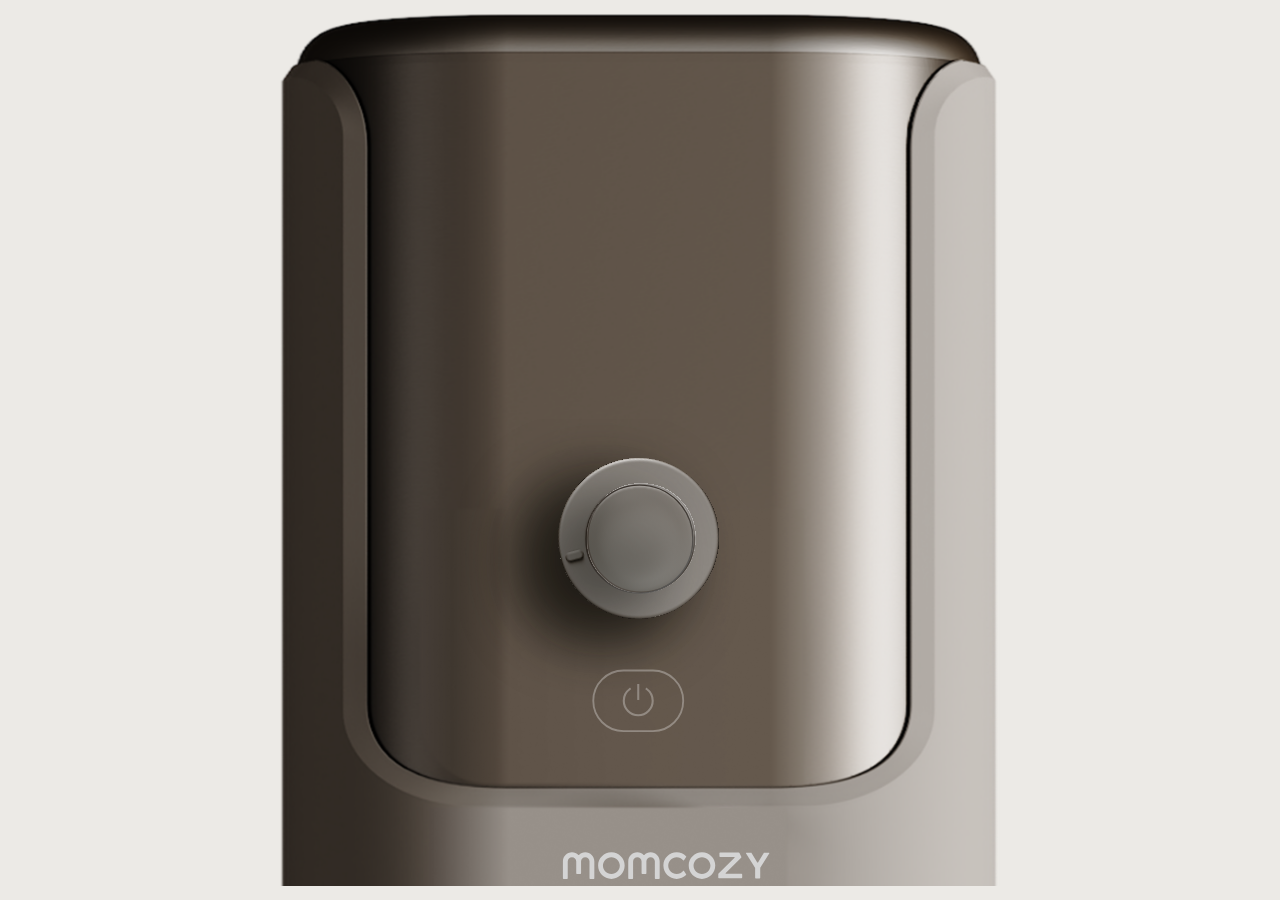
==== panel.html @ 2c94d5cb "Add isolated GitHub Pages access trial" ====
<!doctype html><html lang="zh-CN"><meta charset="utf-8"><meta name="viewport" content="width=device-width,initial-scale=1"><title>IM01 冰淇淋机交互 Demo</title><style>
*{box-sizing:border-box}body{margin:0;background:#eceae6;font:14px system-ui,sans-serif;color:#29312f}main{height:100dvh;display:flex;align-items:center;justify-content:center;padding:14px}.device{height:100%;aspect-ratio:1567/1900;max-width:100%;position:relative}svg{width:100%;height:100%;display:block;touch-action:none}.lamp{opacity:0;transition:opacity .15s}.lamp.on{opacity:1}.lamp.dim{opacity:.3}.lamp.blink{animation:blink 1s steps(1) infinite;opacity:1}@keyframes blink{50%{opacity:.22}}.hot{fill:transparent;stroke:none;cursor:pointer;pointer-events:all}.hot:focus{outline:none;stroke:#e6d6b5;stroke-width:3;stroke-dasharray:6 6}.hot:focus:not(:focus-visible){stroke:none}.tools-button{position:fixed;right:22px;bottom:20px;border:1px solid #ccc5ba;border-radius:30px;padding:10px 17px;background:#fffc;color:#565b56;cursor:pointer}aside{display:none;position:fixed;right:20px;top:20px;width:310px;max-height:85vh;overflow:auto;background:#fffef9f5;border:1px solid #dad4c9;padding:22px;border-radius:16px;box-shadow:0 10px 45px #0002}aside.open{display:block}aside h2{font-size:17px;margin:0 0 16px}aside label{display:flex;justify-content:space-between;gap:10px;margin:14px 0}aside input,aside select{accent-color:#546852}aside p{font-size:12px;line-height:1.7;color:#74796f}aside button{border:1px solid #d1d7ca;background:#edf1e8;border-radius:7px;padding:8px 12px;cursor:pointer}output{display:block;background:#f0f1eb;border-radius:8px;padding:10px;line-height:1.7;font-size:12px}#history{white-space:pre-line;max-height:150px;overflow:auto;font-size:11px;color:#72796d}.pending{color:#8c6028}#wait-label{fill:white;font:600 23px Arial,sans-serif;pointer-events:none}
#toast{position:fixed;top:18px;left:50%;transform:translateX(-50%);max-width:min(90vw,540px);padding:12px 20px;border-radius:12px;background:#342b23ee;color:white;box-shadow:0 8px 25px #0002;z-index:10;line-height:1.6;pointer-events:none}#toast[hidden]{display:none}</style><div id="toast" role="status" aria-live="polite" hidden></div><main><div class="device"><svg xmlns="http://www.w3.org/2000/svg" xmlns:xlink="http://www.w3.org/1999/xlink" viewBox="0 0 1567 1900" fill="none" id="panel">
<rect width="1567" height="3641" fill="url(#pattern0_74_1649)" />
<path fill-rule="evenodd" clip-rule="evenodd" d="M722.065 1826.7C738.035 1826.7 750.982 1839.65 750.982 1855.62C750.982 1871.59 738.035 1884.53 722.065 1884.53C706.095 1884.53 693.148 1871.59 693.148 1855.62C693.148 1839.65 706.095 1826.7 722.065 1826.7ZM722.065 1837.23C711.912 1837.23 703.682 1845.46 703.682 1855.62C703.682 1865.77 711.912 1874 722.065 1874C732.218 1874 740.449 1865.77 740.449 1855.62C740.449 1845.46 732.218 1837.23 722.065 1837.23Z" fill="#D4D4D4" />
<path d="M864.306 1826.7C872.298 1826.7 879.533 1829.94 884.767 1835.18C885.192 1835.61 885.252 1836.27 884.931 1836.78L880.623 1843.61C880.113 1844.42 878.933 1844.44 878.314 1843.71C874.942 1839.75 869.917 1837.23 864.306 1837.23C854.153 1837.23 845.923 1845.46 845.923 1855.62C845.923 1865.77 854.153 1874 864.306 1874C869.905 1874 874.921 1871.5 878.293 1867.55C878.915 1866.82 880.095 1866.84 880.604 1867.66L884.893 1874.5C885.212 1875.01 885.151 1875.67 884.725 1876.09C879.495 1881.31 872.277 1884.53 864.306 1884.53C848.336 1884.53 835.389 1871.59 835.389 1855.62C835.389 1839.65 848.336 1826.7 864.306 1826.7Z" fill="#D4D4D4" />
<path fill-rule="evenodd" clip-rule="evenodd" d="M919.464 1826.7C935.434 1826.7 948.382 1839.65 948.382 1855.62C948.382 1871.59 935.435 1884.53 919.464 1884.53C903.494 1884.53 890.548 1871.59 890.548 1855.62C890.548 1839.65 903.494 1826.7 919.464 1826.7ZM919.464 1837.23C909.311 1837.23 901.081 1845.46 901.081 1855.62C901.081 1865.77 909.311 1874 919.464 1874C929.617 1874 937.848 1865.77 937.848 1855.62C937.848 1845.46 929.617 1837.23 919.464 1837.23Z" fill="#D4D4D4" />
<path d="M665.183 1826.63C676.075 1826.63 684.905 1835.46 684.905 1846.35V1883.08C684.905 1883.88 684.262 1884.52 683.469 1884.52H675.808C675.015 1884.52 674.372 1883.88 674.371 1883.08V1846.35C674.371 1841.28 670.258 1837.17 665.183 1837.17C660.109 1837.17 655.995 1841.28 655.995 1846.35V1872.44C655.995 1873.24 655.352 1873.88 654.559 1873.88H646.898C646.105 1873.88 645.462 1873.24 645.462 1872.44V1846.41C645.462 1841.31 641.323 1837.17 636.218 1837.17C631.112 1837.17 626.973 1841.31 626.973 1846.41V1883.08C626.973 1883.88 626.33 1884.52 625.537 1884.52H617.876C617.083 1884.52 616.44 1883.88 616.439 1883.08V1846.41C616.439 1835.49 625.295 1826.63 636.218 1826.63C641.572 1826.63 646.43 1828.76 649.991 1832.22C650.391 1832.61 651.034 1832.6 651.434 1832.22C654.986 1828.76 659.836 1826.63 665.183 1826.63Z" fill="#D4D4D4" />
<path d="M807.577 1826.63C818.469 1826.63 827.299 1835.46 827.299 1846.35V1883.08C827.298 1883.88 826.655 1884.52 825.862 1884.52H818.201C817.408 1884.52 816.765 1883.88 816.765 1883.08V1846.35C816.765 1841.28 812.651 1837.17 807.577 1837.17C802.503 1837.17 798.389 1841.28 798.389 1846.35V1872.44C798.389 1873.24 797.746 1873.88 796.953 1873.88H789.292C788.499 1873.88 787.855 1873.24 787.855 1872.44V1846.41C787.855 1841.31 783.717 1837.17 778.611 1837.17C773.506 1837.17 769.367 1841.31 769.367 1846.41V1883.08C769.366 1883.88 768.723 1884.52 767.93 1884.52H760.269C759.476 1884.52 758.833 1883.88 758.833 1883.08V1846.41C758.833 1835.49 767.688 1826.63 778.611 1826.63C783.966 1826.63 788.823 1828.76 792.384 1832.22C792.784 1832.61 793.428 1832.6 793.828 1832.22C797.38 1828.76 802.23 1826.63 807.577 1826.63Z" fill="#D4D4D4" />
<path d="M1026.31 1827.34C1026.63 1827.34 1026.94 1827.52 1027.1 1827.8L1039.98 1848.56C1040.34 1849.17 1041.21 1849.17 1041.57 1848.56L1054.45 1827.8C1054.61 1827.52 1054.92 1827.34 1055.24 1827.34H1065.51C1066.24 1827.34 1066.68 1828.15 1066.3 1828.76L1046.46 1860.42C1046.43 1860.47 1046.4 1860.53 1046.39 1860.58V1881.96C1046.39 1882.8 1045.7 1883.49 1044.86 1883.49H1036.81C1035.97 1883.49 1035.28 1882.8 1035.28 1881.96L1035.28 1860.92C1035.28 1860.74 1035.19 1860.58 1035.09 1860.42L1015.25 1828.76C1014.87 1828.15 1015.31 1827.34 1016.04 1827.34H1026.31Z" fill="#D4D4D4" />
<path d="M999.393 1827.12C1000.15 1827.12 1000.85 1827.55 1001.19 1828.23L1005.17 1836.22C1005.55 1836.99 1005.4 1837.92 1004.78 1838.53L971.238 1871.83C970.603 1872.46 971.05 1873.54 971.945 1873.54H1005.58C1006.41 1873.54 1007.09 1874.22 1007.09 1875.05V1881.76C1007.09 1882.59 1006.41 1883.26 1005.58 1883.26H956.432C955.597 1883.26 954.922 1882.58 954.928 1881.74L954.991 1874.45C954.996 1873.92 955.208 1873.42 955.583 1873.04L990.341 1838.55C990.976 1837.92 990.53 1836.84 989.635 1836.84H959C958.17 1836.84 957.496 1836.16 957.496 1835.33V1828.62C957.496 1827.79 958.17 1827.12 959 1827.12L999.393 1827.12Z" fill="#D4D4D4" />
<g id="qty0" class="lamp"><path d="M453.124 648.787C451.94 648.787 450.78 648.619 449.644 648.283C448.524 647.931 447.58 647.451 446.812 646.843L448.132 644.419C448.74 644.915 449.476 645.315 450.34 645.619C451.22 645.923 452.132 646.075 453.076 646.075C454.18 646.075 455.044 645.843 455.668 645.379C456.308 644.915 456.628 644.291 456.628 643.507C456.628 642.979 456.492 642.515 456.22 642.115C455.964 641.715 455.5 641.411 454.828 641.203C454.172 640.995 453.268 640.891 452.116 640.891H448.06L448.924 631.747H458.788V634.363H450.076L451.708 632.875L451.06 639.715L449.428 638.251H452.812C454.476 638.251 455.812 638.475 456.82 638.923C457.844 639.355 458.588 639.963 459.052 640.747C459.532 641.515 459.772 642.395 459.772 643.387C459.772 644.363 459.532 645.259 459.052 646.075C458.572 646.891 457.836 647.547 456.844 648.043C455.868 648.539 454.628 648.787 453.124 648.787ZM468.58 648.787C467.252 648.787 466.052 648.451 464.98 647.779C463.924 647.107 463.092 646.131 462.484 644.851C461.876 643.555 461.572 641.987 461.572 640.147C461.572 638.307 461.876 636.747 462.484 635.467C463.092 634.171 463.924 633.187 464.98 632.515C466.052 631.843 467.252 631.507 468.58 631.507C469.924 631.507 471.124 631.843 472.18 632.515C473.236 633.187 474.068 634.171 474.676 635.467C475.3 636.747 475.612 638.307 475.612 640.147C475.612 641.987 475.3 643.555 474.676 644.851C474.068 646.131 473.236 647.107 472.18 647.779C471.124 648.451 469.924 648.787 468.58 648.787ZM468.58 646.075C469.364 646.075 470.044 645.867 470.62 645.451C471.196 645.019 471.644 644.363 471.964 643.483C472.3 642.603 472.468 641.491 472.468 640.147C472.468 638.787 472.3 637.675 471.964 636.811C471.644 635.931 471.196 635.283 470.62 634.867C470.044 634.435 469.364 634.219 468.58 634.219C467.828 634.219 467.156 634.435 466.564 634.867C465.988 635.283 465.532 635.931 465.196 636.811C464.876 637.675 464.716 638.787 464.716 640.147C464.716 641.491 464.876 642.603 465.196 643.483C465.532 644.363 465.988 645.019 466.564 645.451C467.156 645.867 467.828 646.075 468.58 646.075ZM478.92 648.547V631.747H481.488L488.832 644.011H487.488L494.712 631.747H497.28L497.304 648.547H494.352L494.328 636.379H494.952L488.808 646.627H487.416L481.176 636.379H481.896V648.547H478.92ZM501.842 648.547V631.747H504.962V645.907H513.746V648.547H501.842Z" fill="white" />
<path d="M470.376 601.625L469.219 600.695L467.307 603.047L468.465 603.977L469.42 602.801L470.376 601.625ZM490.685 604.575L491.843 605.504L493.754 603.153L492.596 602.223L491.641 603.399L490.685 604.575ZM469.42 602.801L468.465 603.977C471.339 606.284 475.53 606.528 481.024 604.505L480.531 603.1L480.038 601.695C475.015 603.544 472.092 603.003 470.376 601.625L469.42 602.801ZM480.531 603.1L481.024 604.505C486.047 602.655 488.969 603.197 490.685 604.575L491.641 603.399L492.596 602.223C489.723 599.916 485.531 599.672 480.038 601.695L480.531 603.1Z" fill="white" />
<path d="M497.913 574.557L497.914 608.859C497.914 610.891 496.266 612.539 494.234 612.539H482.937H471.437H466.47C464.437 612.539 462.79 610.891 462.79 608.859L462.789 574.557" stroke="white" stroke-width="3" />
<rect x="416" y="547.547" width="129" height="129" rx="64.5" stroke="white" stroke-width="3" />
</g><g id="qty1" class="lamp"><g>
<path d="M644.744 648.547V632.947L646.112 634.363H641.192V631.747H647.864V648.547H644.744ZM658.205 648.787C656.877 648.787 655.677 648.451 654.605 647.779C653.549 647.107 652.717 646.131 652.109 644.851C651.501 643.555 651.197 641.987 651.197 640.147C651.197 638.307 651.501 636.747 652.109 635.467C652.717 634.171 653.549 633.187 654.605 632.515C655.677 631.843 656.877 631.507 658.205 631.507C659.549 631.507 660.749 631.843 661.805 632.515C662.861 633.187 663.693 634.171 664.301 635.467C664.925 636.747 665.237 638.307 665.237 640.147C665.237 641.987 664.925 643.555 664.301 644.851C663.693 646.131 662.861 647.107 661.805 647.779C660.749 648.451 659.549 648.787 658.205 648.787ZM658.205 646.075C658.989 646.075 659.669 645.867 660.245 645.451C660.821 645.019 661.269 644.363 661.589 643.483C661.925 642.603 662.093 641.491 662.093 640.147C662.093 638.787 661.925 637.675 661.589 636.811C661.269 635.931 660.821 635.283 660.245 634.867C659.669 634.435 658.989 634.219 658.205 634.219C657.453 634.219 656.781 634.435 656.189 634.867C655.613 635.283 655.157 635.931 654.821 636.811C654.501 637.675 654.341 638.787 654.341 640.147C654.341 641.491 654.501 642.603 654.821 643.483C655.157 644.363 655.613 645.019 656.189 645.451C656.781 645.867 657.453 646.075 658.205 646.075ZM674.353 648.787C673.025 648.787 671.825 648.451 670.753 647.779C669.697 647.107 668.865 646.131 668.257 644.851C667.649 643.555 667.345 641.987 667.345 640.147C667.345 638.307 667.649 636.747 668.257 635.467C668.865 634.171 669.697 633.187 670.753 632.515C671.825 631.843 673.025 631.507 674.353 631.507C675.697 631.507 676.897 631.843 677.953 632.515C679.009 633.187 679.841 634.171 680.449 635.467C681.073 636.747 681.385 638.307 681.385 640.147C681.385 641.987 681.073 643.555 680.449 644.851C679.841 646.131 679.009 647.107 677.953 647.779C676.897 648.451 675.697 648.787 674.353 648.787ZM674.353 646.075C675.137 646.075 675.817 645.867 676.393 645.451C676.969 645.019 677.417 644.363 677.737 643.483C678.073 642.603 678.241 641.491 678.241 640.147C678.241 638.787 678.073 637.675 677.737 636.811C677.417 635.931 676.969 635.283 676.393 634.867C675.817 634.435 675.137 634.219 674.353 634.219C673.601 634.219 672.929 634.435 672.337 634.867C671.761 635.283 671.305 635.931 670.969 636.811C670.649 637.675 670.489 638.787 670.489 640.147C670.489 641.491 670.649 642.603 670.969 643.483C671.305 644.363 671.761 645.019 672.337 645.451C672.929 645.867 673.601 646.075 674.353 646.075ZM684.694 648.547V631.747H687.262L694.606 644.011H693.262L700.486 631.747H703.054L703.078 648.547H700.126L700.102 636.379H700.726L694.582 646.627H693.19L686.95 636.379H687.67V648.547H684.694ZM707.615 648.547V631.747H710.735V645.907H719.519V648.547H707.615Z" fill="white" />
<path d="M670.525 593.289L669.367 592.36L667.455 594.711L668.613 595.641L669.569 594.465L670.525 593.289ZM690.833 596.239L691.991 597.168L693.902 594.817L692.745 593.887L691.789 595.063L690.833 596.239ZM669.569 594.465L668.613 595.641C671.487 597.948 675.678 598.192 681.172 596.169L680.679 594.764L680.186 593.359C675.163 595.209 672.241 594.667 670.525 593.289L669.569 594.465ZM680.679 594.764L681.172 596.169C686.195 594.319 689.117 594.861 690.833 596.239L691.789 595.063L692.745 593.887C689.871 591.58 685.68 591.336 680.186 593.359L680.679 594.764Z" fill="white" />
<path d="M670.525 601.625L669.367 600.695L667.455 603.047L668.613 603.977L669.569 602.801L670.525 601.625ZM690.833 604.575L691.991 605.504L693.902 603.153L692.745 602.223L691.789 603.399L690.833 604.575ZM669.569 602.801L668.613 603.977C671.487 606.284 675.678 606.528 681.172 604.505L680.679 603.1L680.186 601.695C675.163 603.544 672.241 603.003 670.525 601.625L669.569 602.801ZM680.679 603.1L681.172 604.505C686.195 602.655 689.117 603.197 690.833 604.575L691.789 603.399L692.745 602.223C689.871 599.916 685.68 599.672 680.186 601.695L680.679 603.1Z" fill="white" />
<path d="M698.062 574.557L698.062 608.859C698.063 610.891 696.415 612.539 694.382 612.539H683.086H671.586H666.618C664.586 612.539 662.938 610.891 662.938 608.859L662.938 574.557" stroke="white" stroke-width="3" />
<rect x="616" y="547.547" width="129" height="129" rx="64.5" stroke="white" stroke-width="3" />
</g>
</g><g id="qty2" class="lamp"><g>
<path d="M860.564 648.547V631.747H863.684V648.547H860.564ZM848.756 648.547V631.747H851.876V648.547H848.756ZM851.612 641.347V638.683H860.804V641.347H851.612ZM865.81 648.547L873.37 631.747H876.442L884.026 648.547H880.762L874.258 633.403H875.506L869.026 648.547H865.81ZM869.29 644.659L870.13 642.211H879.202L880.042 644.659H869.29ZM886.162 648.547V631.747H889.282V645.907H898.066V648.547H886.162ZM900.529 648.547V631.747H912.793V634.363H903.649V648.547H900.529ZM903.385 642.115V639.475H911.761V642.115H903.385Z" fill="white" />
<path d="M870.525 584.955L869.367 584.026L867.455 586.377L868.613 587.307L869.569 586.131L870.525 584.955ZM890.833 587.905L891.991 588.834L893.902 586.483L892.745 585.553L891.789 586.729L890.833 587.905ZM869.569 586.131L868.613 587.307C871.487 589.614 875.678 589.858 881.172 587.835L880.679 586.43L880.186 585.025C875.163 586.875 872.241 586.333 870.525 584.955L869.569 586.131ZM880.679 586.43L881.172 587.835C886.195 585.985 889.117 586.527 890.833 587.905L891.789 586.729L892.745 585.553C889.871 583.246 885.68 583.002 880.186 585.025L880.679 586.43Z" fill="white" />
<path d="M870.525 593.289L869.367 592.36L867.455 594.711L868.613 595.641L869.569 594.465L870.525 593.289ZM890.833 596.239L891.991 597.168L893.902 594.817L892.745 593.887L891.789 595.063L890.833 596.239ZM869.569 594.465L868.613 595.641C871.487 597.948 875.678 598.192 881.172 596.169L880.679 594.764L880.186 593.359C875.163 595.209 872.241 594.667 870.525 593.289L869.569 594.465ZM880.679 594.764L881.172 596.169C886.195 594.319 889.117 594.861 890.833 596.239L891.789 595.063L892.745 593.887C889.871 591.58 885.68 591.336 880.186 593.359L880.679 594.764Z" fill="white" />
<path d="M870.525 601.625L869.367 600.695L867.455 603.047L868.613 603.977L869.569 602.801L870.525 601.625ZM890.833 604.575L891.991 605.504L893.902 603.153L892.745 602.223L891.789 603.399L890.833 604.575ZM869.569 602.801L868.613 603.977C871.487 606.284 875.678 606.528 881.172 604.505L880.679 603.1L880.186 601.695C875.163 603.544 872.241 603.003 870.525 601.625L869.569 602.801ZM880.679 603.1L881.172 604.505C886.195 602.655 889.117 603.197 890.833 604.575L891.789 603.399L892.745 602.223C889.871 599.916 885.68 599.672 880.186 601.695L880.679 603.1Z" fill="white" />
<path d="M898.062 574.557L898.062 608.859C898.063 610.891 896.415 612.539 894.382 612.539H883.086H871.586H866.618C864.586 612.539 862.938 610.891 862.938 608.859L862.938 574.557" stroke="white" stroke-width="3" />
<rect x="816" y="547.547" width="129" height="129" rx="64.5" stroke="white" stroke-width="3" />
</g>
</g><g id="qty3" class="lamp"><g>
<path d="M1051.43 648.547V631.747H1063.7V634.363H1054.55V648.547H1051.43ZM1054.29 642.115V639.475H1062.67V642.115H1054.29ZM1073.94 648.787C1071.63 648.787 1069.83 648.139 1068.51 646.843C1067.22 645.547 1066.57 643.675 1066.57 641.227V631.747H1069.69V641.107C1069.69 642.835 1070.06 644.091 1070.79 644.875C1071.55 645.659 1072.6 646.051 1073.96 646.051C1075.32 646.051 1076.37 645.659 1077.11 644.875C1077.84 644.091 1078.21 642.835 1078.21 641.107V631.747H1081.28V641.227C1081.28 643.675 1080.63 645.547 1079.31 646.843C1078.02 648.139 1076.23 648.787 1073.94 648.787ZM1085.65 648.547V631.747H1088.77V645.907H1097.56V648.547H1085.65ZM1100.02 648.547V631.747H1103.14V645.907H1111.92V648.547H1100.02Z" fill="white" />
<path d="M1070.7 584.955L1069.54 584.026L1067.63 586.377L1068.79 587.307L1069.75 586.131L1070.7 584.955ZM1091.01 587.905L1092.17 588.834L1094.08 586.483L1092.92 585.553L1091.97 586.729L1091.01 587.905ZM1069.75 586.131L1068.79 587.307C1071.66 589.614 1075.86 589.858 1081.35 587.835L1080.86 586.43L1080.36 585.025C1075.34 586.875 1072.42 586.333 1070.7 584.955L1069.75 586.131ZM1080.86 586.43L1081.35 587.835C1086.37 585.985 1089.3 586.527 1091.01 587.905L1091.97 586.729L1092.92 585.553C1090.05 583.246 1085.86 583.002 1080.36 585.025L1080.86 586.43Z" fill="white" />
<path d="M1070.7 576.619L1069.54 575.69L1067.63 578.041L1068.79 578.971L1069.75 577.795L1070.7 576.619ZM1091.01 579.569L1092.17 580.498L1094.08 578.147L1092.92 577.217L1091.97 578.393L1091.01 579.569ZM1069.75 577.795L1068.79 578.971C1071.66 581.278 1075.86 581.522 1081.35 579.499L1080.86 578.094L1080.36 576.689C1075.34 578.539 1072.42 577.997 1070.7 576.619L1069.75 577.795ZM1080.86 578.094L1081.35 579.499C1086.37 577.649 1089.3 578.191 1091.01 579.569L1091.97 578.393L1092.92 577.217C1090.05 574.91 1085.86 574.666 1080.36 576.689L1080.86 578.094Z" fill="white" />
<path d="M1070.7 593.289L1069.54 592.36L1067.63 594.711L1068.79 595.641L1069.75 594.465L1070.7 593.289ZM1091.01 596.239L1092.17 597.168L1094.08 594.817L1092.92 593.887L1091.97 595.063L1091.01 596.239ZM1069.75 594.465L1068.79 595.641C1071.66 597.948 1075.86 598.192 1081.35 596.169L1080.86 594.764L1080.36 593.359C1075.34 595.209 1072.42 594.667 1070.7 593.289L1069.75 594.465ZM1080.86 594.764L1081.35 596.169C1086.37 594.319 1089.3 594.861 1091.01 596.239L1091.97 595.063L1092.92 593.887C1090.05 591.58 1085.86 591.336 1080.36 593.359L1080.86 594.764Z" fill="white" />
<path d="M1070.7 601.625L1069.54 600.695L1067.63 603.047L1068.79 603.977L1069.75 602.801L1070.7 601.625ZM1091.01 604.575L1092.17 605.504L1094.08 603.153L1092.92 602.223L1091.97 603.399L1091.01 604.575ZM1069.75 602.801L1068.79 603.977C1071.66 606.284 1075.86 606.528 1081.35 604.505L1080.86 603.1L1080.36 601.695C1075.34 603.544 1072.42 603.003 1070.7 601.625L1069.75 602.801ZM1080.86 603.1L1081.35 604.505C1086.37 602.655 1089.3 603.197 1091.01 604.575L1091.97 603.399L1092.92 602.223C1090.05 599.916 1085.86 599.672 1080.36 601.695L1080.86 603.1Z" fill="white" />
<path d="M1098.24 574.557L1098.24 608.859C1098.24 610.891 1096.59 612.539 1094.56 612.539H1083.26H1071.76H1066.8C1064.76 612.539 1063.12 610.891 1063.12 608.859L1063.12 574.557" stroke="white" stroke-width="3" />
<rect x="1016.18" y="547.547" width="129" height="129" rx="64.5" stroke="white" stroke-width="3" />
</g>
</g><g id="digit" class="lamp"><path d="M751.816 232.674C752.333 232.261 752.974 232.036 753.636 232.036H807.535C808.197 232.036 808.838 232.261 809.355 232.674L813.716 236.16C815.613 237.676 815.613 240.561 813.716 242.078L809.355 245.564C808.838 245.977 808.197 246.202 807.535 246.202H753.636C752.974 246.202 752.333 245.977 751.816 245.564L747.455 242.078C745.558 240.561 745.558 237.676 747.455 236.16L751.816 232.674Z" fill="white" />
<path d="M751.816 316.252C752.333 315.839 752.974 315.614 753.636 315.614H807.535C808.197 315.614 808.838 315.839 809.355 316.252L813.716 319.738C815.613 321.255 815.613 324.14 813.716 325.656L809.355 329.142C808.838 329.555 808.197 329.78 807.535 329.78H753.636C752.974 329.78 752.333 329.555 751.816 329.142L747.455 325.656C745.558 324.14 745.558 321.255 747.455 319.738L751.816 316.252Z" fill="white" />
<path d="M751.816 399.832C752.333 399.419 752.974 399.194 753.636 399.194H807.535C808.197 399.194 808.838 399.419 809.355 399.832L813.716 403.318C815.613 404.835 815.613 407.72 813.716 409.236L809.355 412.722C808.838 413.135 808.197 413.36 807.535 413.36H753.636C752.974 413.36 752.333 413.135 751.816 412.722L747.455 409.236C745.558 407.72 745.558 404.835 747.455 403.318L751.816 399.832Z" fill="white" />
<path d="M817.422 253.834C817.422 253.171 817.65 252.528 818.068 252.013L821.586 247.675C823.09 245.82 825.92 245.82 827.424 247.675L830.942 252.013C831.36 252.528 831.588 253.171 831.588 253.834V307.981C831.588 308.644 831.36 309.287 830.942 309.802L827.424 314.14C825.92 315.994 823.09 315.994 821.586 314.14L818.068 309.802C817.65 309.287 817.422 308.644 817.422 307.981V253.834Z" fill="white" />
<path d="M729.588 253.834C729.588 253.171 729.816 252.528 730.234 252.013L733.752 247.675C735.256 245.82 738.086 245.82 739.59 247.675L743.108 252.013C743.526 252.528 743.754 253.171 743.754 253.834V307.981C743.754 308.644 743.526 309.287 743.108 309.802L739.59 314.14C738.086 315.994 735.256 315.994 733.752 314.14L730.234 309.802C729.816 309.287 729.588 308.644 729.588 307.981V253.834Z" fill="white" />
<path d="M817.422 337.38C817.422 336.739 817.642 336.117 818.046 335.619L821.682 331.137C823.136 329.343 825.873 329.343 827.328 331.137L830.963 335.619C831.367 336.117 831.588 336.739 831.588 337.38V391.594C831.588 392.236 831.367 392.858 830.963 393.356L827.328 397.838C825.873 399.632 823.136 399.632 821.682 397.838L818.046 393.356C817.642 392.858 817.422 392.236 817.422 391.594V337.38Z" fill="white" />
<path d="M729.588 337.38C729.588 336.739 729.808 336.117 730.212 335.619L733.848 331.137C735.303 329.343 738.039 329.343 739.494 331.137L743.129 335.619C743.533 336.117 743.754 336.739 743.754 337.38V391.594C743.754 392.236 743.533 392.858 743.129 393.356L739.494 397.838C738.039 399.632 735.303 399.632 733.848 397.838L730.212 393.356C729.808 392.858 729.588 392.236 729.588 391.594V337.38Z" fill="white" />
</g><g id="finish" class="lamp"><path d="M933.846 262.195V245.395H946.11V248.011H936.966V262.195H933.846ZM936.702 255.763V253.123H945.078V255.763H936.702ZM949.127 262.195V245.395H952.247V262.195H949.127ZM956.791 262.195V245.395H959.359L969.895 258.331H968.623V245.395H971.719V262.195H969.151L958.615 249.259H959.887V262.195H956.791ZM976.221 262.195V245.395H979.341V262.195H976.221ZM989.093 262.435C987.781 262.435 986.525 262.251 985.325 261.883C984.125 261.499 983.173 261.011 982.469 260.419L983.549 257.995C984.221 258.523 985.053 258.963 986.045 259.315C987.037 259.667 988.053 259.843 989.093 259.843C989.973 259.843 990.685 259.747 991.229 259.555C991.773 259.363 992.173 259.107 992.429 258.787C992.685 258.451 992.813 258.075 992.813 257.659C992.813 257.147 992.629 256.739 992.261 256.435C991.893 256.115 991.413 255.867 990.821 255.691C990.245 255.499 989.597 255.323 988.877 255.163C988.173 255.003 987.461 254.819 986.741 254.611C986.037 254.387 985.389 254.107 984.797 253.771C984.221 253.419 983.749 252.955 983.381 252.379C983.013 251.803 982.829 251.067 982.829 250.171C982.829 249.259 983.069 248.427 983.549 247.675C984.045 246.907 984.789 246.299 985.781 245.851C986.789 245.387 988.061 245.155 989.597 245.155C990.605 245.155 991.605 245.283 992.597 245.539C993.589 245.795 994.453 246.163 995.189 246.643L994.205 249.067C993.453 248.619 992.677 248.291 991.877 248.083C991.077 247.859 990.309 247.747 989.573 247.747C988.709 247.747 988.005 247.851 987.461 248.059C986.933 248.267 986.541 248.539 986.285 248.875C986.045 249.211 985.925 249.595 985.925 250.027C985.925 250.539 986.101 250.955 986.453 251.275C986.821 251.579 987.293 251.819 987.869 251.995C988.461 252.171 989.117 252.347 989.837 252.523C990.557 252.683 991.269 252.867 991.973 253.075C992.693 253.283 993.341 253.555 993.917 253.891C994.509 254.227 994.981 254.683 995.333 255.259C995.701 255.835 995.885 256.563 995.885 257.443C995.885 258.339 995.637 259.171 995.141 259.939C994.661 260.691 993.917 261.299 992.909 261.763C991.901 262.211 990.629 262.435 989.093 262.435ZM1010.79 262.195V245.395H1013.91V262.195H1010.79ZM998.979 262.195V245.395H1002.1V262.195H998.979ZM1001.83 254.995V252.331H1011.03V254.995H1001.83Z" fill="white" />
</g><g id="retract" class="lamp"><path d="M933.846 371.195V354.395H941.718C943.734 354.395 945.27 354.795 946.326 355.595C947.382 356.379 947.91 357.435 947.91 358.763C947.91 359.659 947.702 360.427 947.286 361.067C946.87 361.691 946.31 362.179 945.606 362.531C944.918 362.867 944.166 363.035 943.35 363.035L943.782 362.171C944.726 362.171 945.574 362.347 946.326 362.699C947.078 363.035 947.67 363.531 948.102 364.187C948.55 364.843 948.774 365.659 948.774 366.635C948.774 368.075 948.222 369.195 947.118 369.995C946.014 370.795 944.374 371.195 942.198 371.195H933.846ZM936.966 368.747H942.006C943.174 368.747 944.07 368.555 944.694 368.171C945.318 367.787 945.63 367.171 945.63 366.323C945.63 365.491 945.318 364.883 944.694 364.499C944.07 364.099 943.174 363.899 942.006 363.899H936.726V361.475H941.382C942.47 361.475 943.302 361.283 943.878 360.899C944.47 360.515 944.766 359.939 944.766 359.171C944.766 358.387 944.47 357.803 943.878 357.419C943.302 357.035 942.47 356.843 941.382 356.843H936.966V368.747ZM952.104 371.195V354.395H955.224V368.555H964.008V371.195H952.104ZM964.118 371.195L971.678 354.395H974.75L982.334 371.195H979.07L972.566 356.051H973.814L967.334 371.195H964.118ZM967.598 367.307L968.438 364.859H977.51L978.35 367.307H967.598ZM984.471 371.195V354.395H991.815C993.639 354.395 995.239 354.747 996.615 355.451C997.991 356.155 999.063 357.131 999.831 358.379C1000.6 359.627 1000.98 361.099 1000.98 362.795C1000.98 364.475 1000.6 365.947 999.831 367.211C999.063 368.459 997.991 369.435 996.615 370.139C995.239 370.843 993.639 371.195 991.815 371.195H984.471ZM987.591 368.555H991.671C992.919 368.555 994.007 368.315 994.935 367.835C995.863 367.355 996.575 366.683 997.071 365.819C997.583 364.955 997.839 363.947 997.839 362.795C997.839 361.627 997.583 360.619 997.071 359.771C996.575 358.907 995.863 358.235 994.935 357.755C994.007 357.275 992.919 357.035 991.671 357.035H987.591V368.555ZM1004.3 371.195V354.395H1016.56V357.011H1007.42V368.579H1016.9V371.195H1004.3ZM1007.18 363.947V361.379H1015.53V363.947H1007.18ZM933.846 400.195V383.395H940.734C942.974 383.395 944.726 383.923 945.99 384.979C947.27 386.035 947.91 387.499 947.91 389.371C947.91 390.603 947.622 391.667 947.046 392.563C946.47 393.443 945.646 394.123 944.574 394.603C943.518 395.067 942.246 395.299 940.758 395.299H935.574L936.966 393.883V400.195H933.846ZM944.838 400.195L940.59 394.099H943.926L948.198 400.195H944.838ZM936.966 394.219L935.574 392.731H940.614C941.99 392.731 943.022 392.435 943.71 391.843C944.414 391.251 944.766 390.427 944.766 389.371C944.766 388.299 944.414 387.475 943.71 386.899C943.022 386.323 941.99 386.035 940.614 386.035H935.574L936.966 384.499V394.219ZM951.401 400.195V383.395H963.665V386.011H954.521V397.579H964.001V400.195H951.401ZM954.281 392.947V390.379H962.633V392.947H954.281ZM970.887 400.195V386.035H965.319V383.395H979.575V386.035H974.007V400.195H970.887ZM981.916 400.195V383.395H988.804C991.044 383.395 992.796 383.923 994.06 384.979C995.34 386.035 995.98 387.499 995.98 389.371C995.98 390.603 995.692 391.667 995.116 392.563C994.54 393.443 993.716 394.123 992.644 394.603C991.588 395.067 990.316 395.299 988.828 395.299H983.644L985.036 393.883V400.195H981.916ZM992.908 400.195L988.66 394.099H991.996L996.268 400.195H992.908ZM985.036 394.219L983.644 392.731H988.684C990.06 392.731 991.092 392.435 991.78 391.843C992.484 391.251 992.836 390.427 992.836 389.371C992.836 388.299 992.484 387.475 991.78 386.899C991.092 386.323 990.06 386.035 988.684 386.035H983.644L985.036 384.499V394.219ZM997.095 400.195L1004.65 383.395H1007.73L1015.31 400.195H1012.05L1005.54 385.051H1006.79L1000.31 400.195H997.095ZM1000.57 396.307L1001.41 393.859H1010.49L1011.33 396.307H1000.57ZM1024.99 400.435C1023.71 400.435 1022.52 400.227 1021.41 399.811C1020.33 399.379 1019.37 398.779 1018.56 398.011C1017.76 397.227 1017.13 396.307 1016.69 395.251C1016.24 394.195 1016.01 393.043 1016.01 391.795C1016.01 390.547 1016.24 389.395 1016.69 388.339C1017.13 387.283 1017.77 386.371 1018.58 385.603C1019.4 384.819 1020.35 384.219 1021.44 383.803C1022.53 383.371 1023.72 383.155 1025.01 383.155C1026.39 383.155 1027.65 383.395 1028.78 383.875C1029.92 384.339 1030.88 385.035 1031.66 385.963L1029.65 387.859C1029.04 387.203 1028.36 386.715 1027.61 386.395C1026.85 386.059 1026.04 385.891 1025.16 385.891C1024.28 385.891 1023.47 386.035 1022.73 386.323C1022.01 386.611 1021.38 387.019 1020.84 387.547C1020.31 388.075 1019.89 388.699 1019.59 389.419C1019.3 390.139 1019.16 390.931 1019.16 391.795C1019.16 392.659 1019.3 393.451 1019.59 394.171C1019.89 394.891 1020.31 395.515 1020.84 396.043C1021.38 396.571 1022.01 396.979 1022.73 397.267C1023.47 397.555 1024.28 397.699 1025.16 397.699C1026.04 397.699 1026.85 397.539 1027.61 397.219C1028.36 396.883 1029.04 396.379 1029.65 395.707L1031.66 397.627C1030.88 398.539 1029.92 399.235 1028.78 399.715C1027.65 400.195 1026.38 400.435 1024.99 400.435ZM1037.47 400.195V386.035H1031.9V383.395H1046.16V386.035H1040.59V400.195H1037.47ZM1048.5 400.195V383.395H1051.62V400.195H1048.5ZM1056.17 400.195V383.395H1058.73L1069.27 396.331H1068V383.395H1071.09V400.195H1068.53L1057.99 387.259H1059.26V400.195H1056.17ZM1083.44 400.435C1082.13 400.435 1080.92 400.227 1079.82 399.811C1078.73 399.379 1077.78 398.779 1076.96 398.011C1076.15 397.227 1075.52 396.307 1075.07 395.251C1074.62 394.195 1074.4 393.043 1074.4 391.795C1074.4 390.547 1074.62 389.395 1075.07 388.339C1075.52 387.283 1076.15 386.371 1076.96 385.603C1077.8 384.819 1078.76 384.219 1079.87 383.803C1080.97 383.371 1082.18 383.155 1083.49 383.155C1084.92 383.155 1086.2 383.387 1087.33 383.851C1088.48 384.315 1089.45 384.995 1090.24 385.891L1088.27 387.811C1087.61 387.155 1086.9 386.675 1086.13 386.371C1085.38 386.051 1084.55 385.891 1083.64 385.891C1082.76 385.891 1081.94 386.035 1081.19 386.323C1080.44 386.611 1079.79 387.019 1079.24 387.547C1078.7 388.075 1078.28 388.699 1077.97 389.419C1077.68 390.139 1077.54 390.931 1077.54 391.795C1077.54 392.643 1077.68 393.427 1077.97 394.147C1078.28 394.867 1078.7 395.499 1079.24 396.043C1079.79 396.571 1080.43 396.979 1081.16 397.267C1081.9 397.555 1082.72 397.699 1083.61 397.699C1084.44 397.699 1085.24 397.571 1086.01 397.315C1086.8 397.043 1087.54 396.595 1088.24 395.971L1090.02 398.299C1089.14 399.003 1088.12 399.539 1086.95 399.907C1085.8 400.259 1084.63 400.435 1083.44 400.435ZM1090.02 398.299L1087.07 397.891V391.603H1090.02V398.299Z" fill="white" />
</g><g id="blade" class="lamp"><path d="M529.588 262.195V245.395H532.708V262.195H529.588ZM537.252 262.195V245.395H539.82L550.356 258.331H549.084V245.395H552.18V262.195H549.612L539.076 249.259H540.348V262.195H537.252ZM561.89 262.435C560.578 262.435 559.322 262.251 558.122 261.883C556.922 261.499 555.97 261.011 555.266 260.419L556.346 257.995C557.018 258.523 557.85 258.963 558.842 259.315C559.834 259.667 560.85 259.843 561.89 259.843C562.77 259.843 563.482 259.747 564.026 259.555C564.57 259.363 564.97 259.107 565.226 258.787C565.482 258.451 565.61 258.075 565.61 257.659C565.61 257.147 565.426 256.739 565.058 256.435C564.69 256.115 564.21 255.867 563.618 255.691C563.042 255.499 562.394 255.323 561.674 255.163C560.97 255.003 560.258 254.819 559.538 254.611C558.834 254.387 558.186 254.107 557.594 253.771C557.018 253.419 556.546 252.955 556.178 252.379C555.81 251.803 555.626 251.067 555.626 250.171C555.626 249.259 555.866 248.427 556.346 247.675C556.842 246.907 557.586 246.299 558.578 245.851C559.586 245.387 560.858 245.155 562.394 245.155C563.402 245.155 564.402 245.283 565.394 245.539C566.386 245.795 567.25 246.163 567.986 246.643L567.002 249.067C566.25 248.619 565.474 248.291 564.674 248.083C563.874 247.859 563.106 247.747 562.37 247.747C561.506 247.747 560.802 247.851 560.258 248.059C559.73 248.267 559.338 248.539 559.082 248.875C558.842 249.211 558.722 249.595 558.722 250.027C558.722 250.539 558.898 250.955 559.25 251.275C559.618 251.579 560.09 251.819 560.666 251.995C561.258 252.171 561.914 252.347 562.634 252.523C563.354 252.683 564.066 252.867 564.77 253.075C565.49 253.283 566.138 253.555 566.714 253.891C567.306 254.227 567.778 254.683 568.13 255.259C568.498 255.835 568.682 256.563 568.682 257.443C568.682 258.339 568.434 259.171 567.938 259.939C567.458 260.691 566.714 261.299 565.706 261.763C564.698 262.211 563.426 262.435 561.89 262.435ZM574.949 262.195V248.035H569.381V245.395H583.637V248.035H578.069V262.195H574.949ZM582.759 262.195L590.319 245.395H593.391L600.975 262.195H597.711L591.207 247.051H592.455L585.975 262.195H582.759ZM586.239 258.307L587.079 255.859H596.151L596.991 258.307H586.239ZM603.111 262.195V245.395H606.231V259.555H615.015V262.195H603.111ZM617.479 262.195V245.395H620.599V259.555H629.383V262.195H617.479ZM545.315 291.195V274.395H553.187C555.203 274.395 556.739 274.795 557.795 275.595C558.851 276.379 559.379 277.435 559.379 278.763C559.379 279.659 559.171 280.427 558.755 281.067C558.339 281.691 557.779 282.179 557.075 282.531C556.387 282.867 555.635 283.035 554.819 283.035L555.251 282.171C556.195 282.171 557.043 282.347 557.795 282.699C558.547 283.035 559.139 283.531 559.571 284.187C560.019 284.843 560.243 285.659 560.243 286.635C560.243 288.075 559.691 289.195 558.587 289.995C557.483 290.795 555.843 291.195 553.667 291.195H545.315ZM548.435 288.747H553.475C554.643 288.747 555.539 288.555 556.163 288.171C556.787 287.787 557.099 287.171 557.099 286.323C557.099 285.491 556.787 284.883 556.163 284.499C555.539 284.099 554.643 283.899 553.475 283.899H548.195V281.475H552.851C553.939 281.475 554.771 281.283 555.347 280.899C555.939 280.515 556.235 279.939 556.235 279.171C556.235 278.387 555.939 277.803 555.347 277.419C554.771 277.035 553.939 276.843 552.851 276.843H548.435V288.747ZM563.572 291.195V274.395H566.692V288.555H575.476V291.195H563.572ZM575.587 291.195L583.147 274.395H586.219L593.803 291.195H590.539L584.035 276.051H585.283L578.803 291.195H575.587ZM579.067 287.307L579.907 284.859H588.979L589.819 287.307H579.067ZM595.94 291.195V274.395H603.284C605.108 274.395 606.708 274.747 608.084 275.451C609.46 276.155 610.532 277.131 611.3 278.379C612.068 279.627 612.452 281.099 612.452 282.795C612.452 284.475 612.068 285.947 611.3 287.211C610.532 288.459 609.46 289.435 608.084 290.139C606.708 290.843 605.108 291.195 603.284 291.195H595.94ZM599.06 288.555H603.14C604.388 288.555 605.476 288.315 606.404 287.835C607.332 287.355 608.044 286.683 608.54 285.819C609.052 284.955 609.308 283.947 609.308 282.795C609.308 281.627 609.052 280.619 608.54 279.771C608.044 278.907 607.332 278.235 606.404 277.755C605.476 277.275 604.388 277.035 603.14 277.035H599.06V288.555ZM615.768 291.195V274.395H628.032V277.011H618.888V288.579H628.368V291.195H615.768ZM618.648 283.947V281.379H627V283.947H618.648Z" fill="white" />
</g><g id="pint" class="lamp"><path d="M529.588 371.195V354.395H532.708V371.195H529.588ZM537.252 371.195V354.395H539.82L550.356 367.331H549.084V354.395H552.18V371.195H549.612L539.076 358.259H540.348V371.195H537.252ZM561.89 371.435C560.578 371.435 559.322 371.251 558.122 370.883C556.922 370.499 555.97 370.011 555.266 369.419L556.346 366.995C557.018 367.523 557.85 367.963 558.842 368.315C559.834 368.667 560.85 368.843 561.89 368.843C562.77 368.843 563.482 368.747 564.026 368.555C564.57 368.363 564.97 368.107 565.226 367.787C565.482 367.451 565.61 367.075 565.61 366.659C565.61 366.147 565.426 365.739 565.058 365.435C564.69 365.115 564.21 364.867 563.618 364.691C563.042 364.499 562.394 364.323 561.674 364.163C560.97 364.003 560.258 363.819 559.538 363.611C558.834 363.387 558.186 363.107 557.594 362.771C557.018 362.419 556.546 361.955 556.178 361.379C555.81 360.803 555.626 360.067 555.626 359.171C555.626 358.259 555.866 357.427 556.346 356.675C556.842 355.907 557.586 355.299 558.578 354.851C559.586 354.387 560.858 354.155 562.394 354.155C563.402 354.155 564.402 354.283 565.394 354.539C566.386 354.795 567.25 355.163 567.986 355.643L567.002 358.067C566.25 357.619 565.474 357.291 564.674 357.083C563.874 356.859 563.106 356.747 562.37 356.747C561.506 356.747 560.802 356.851 560.258 357.059C559.73 357.267 559.338 357.539 559.082 357.875C558.842 358.211 558.722 358.595 558.722 359.027C558.722 359.539 558.898 359.955 559.25 360.275C559.618 360.579 560.09 360.819 560.666 360.995C561.258 361.171 561.914 361.347 562.634 361.523C563.354 361.683 564.066 361.867 564.77 362.075C565.49 362.283 566.138 362.555 566.714 362.891C567.306 363.227 567.778 363.683 568.13 364.259C568.498 364.835 568.682 365.563 568.682 366.443C568.682 367.339 568.434 368.171 567.938 368.939C567.458 369.691 566.714 370.299 565.706 370.763C564.698 371.211 563.426 371.435 561.89 371.435ZM574.949 371.195V357.035H569.381V354.395H583.637V357.035H578.069V371.195H574.949ZM582.759 371.195L590.319 354.395H593.391L600.975 371.195H597.711L591.207 356.051H592.455L585.975 371.195H582.759ZM586.239 367.307L587.079 364.859H596.151L596.991 367.307H586.239ZM603.111 371.195V354.395H606.231V368.555H615.015V371.195H603.111ZM617.479 371.195V354.395H620.599V368.555H629.383V371.195H617.479ZM514.33 400.195V383.395H517.45V397.555H526.234V400.195H514.33ZM528.697 400.195V383.395H531.817V400.195H528.697ZM536.361 400.195V383.395H543.705C545.529 383.395 547.129 383.747 548.505 384.451C549.881 385.155 550.953 386.131 551.721 387.379C552.489 388.627 552.873 390.099 552.873 391.795C552.873 393.475 552.489 394.947 551.721 396.211C550.953 397.459 549.881 398.435 548.505 399.139C547.129 399.843 545.529 400.195 543.705 400.195H536.361ZM539.481 397.555H543.561C544.809 397.555 545.897 397.315 546.825 396.835C547.753 396.355 548.465 395.683 548.961 394.819C549.473 393.955 549.729 392.947 549.729 391.795C549.729 390.627 549.473 389.619 548.961 388.771C548.465 387.907 547.753 387.235 546.825 386.755C545.897 386.275 544.809 386.035 543.561 386.035H539.481V397.555ZM568.79 400.459L559.19 391.243C558.646 390.715 558.206 390.227 557.87 389.779C557.534 389.331 557.294 388.899 557.15 388.483C557.006 388.051 556.934 387.611 556.934 387.163C556.934 386.379 557.134 385.691 557.534 385.099C557.934 384.491 558.502 384.027 559.238 383.707C559.974 383.371 560.83 383.203 561.806 383.203C562.718 383.203 563.502 383.355 564.158 383.659C564.83 383.947 565.35 384.371 565.718 384.931C566.102 385.475 566.294 386.131 566.294 386.899C566.294 387.571 566.126 388.195 565.79 388.771C565.454 389.331 564.926 389.867 564.206 390.379C563.502 390.891 562.558 391.427 561.374 391.987C560.494 392.419 559.798 392.827 559.286 393.211C558.774 393.595 558.406 393.979 558.182 394.363C557.958 394.747 557.846 395.171 557.846 395.635C557.846 396.099 557.982 396.507 558.254 396.859C558.542 397.211 558.942 397.491 559.454 397.699C559.966 397.891 560.566 397.987 561.254 397.987C562.278 397.987 563.206 397.763 564.038 397.315C564.886 396.851 565.598 396.163 566.174 395.251C566.75 394.339 567.166 393.211 567.422 391.867L569.846 392.659C569.51 394.275 568.926 395.667 568.094 396.835C567.278 397.987 566.27 398.875 565.07 399.499C563.87 400.123 562.526 400.435 561.038 400.435C559.87 400.435 558.822 400.243 557.894 399.859C556.966 399.475 556.238 398.947 555.71 398.275C555.182 397.603 554.918 396.827 554.918 395.947C554.918 395.147 555.094 394.427 555.446 393.787C555.798 393.147 556.358 392.539 557.126 391.963C557.894 391.371 558.878 390.779 560.078 390.187C561.022 389.723 561.758 389.315 562.286 388.963C562.83 388.611 563.206 388.275 563.414 387.955C563.638 387.635 563.75 387.299 563.75 386.947C563.75 386.467 563.582 386.083 563.246 385.795C562.91 385.491 562.43 385.339 561.806 385.339C561.134 385.339 560.606 385.507 560.222 385.843C559.854 386.163 559.67 386.587 559.67 387.115C559.67 387.387 559.718 387.651 559.814 387.907C559.926 388.163 560.118 388.451 560.39 388.771C560.662 389.091 561.054 389.499 561.566 389.995L570.446 398.515L568.79 400.459ZM573.135 400.195V383.395H580.047C581.535 383.395 582.807 383.635 583.863 384.115C584.935 384.595 585.759 385.283 586.335 386.179C586.911 387.075 587.199 388.139 587.199 389.371C587.199 390.603 586.911 391.667 586.335 392.563C585.759 393.459 584.935 394.147 583.863 394.627C582.807 395.107 581.535 395.347 580.047 395.347H574.863L576.255 393.883V400.195H573.135ZM576.255 394.219L574.863 392.707H579.903C581.279 392.707 582.311 392.419 582.999 391.843C583.703 391.251 584.055 390.427 584.055 389.371C584.055 388.299 583.703 387.475 582.999 386.899C582.311 386.323 581.279 386.035 579.903 386.035H574.863L576.255 384.499V394.219ZM590.315 400.195V383.395H593.435V400.195H590.315ZM597.979 400.195V383.395H600.547L611.083 396.331H609.811V383.395H612.907V400.195H610.339L599.803 387.259H601.075V400.195H597.979ZM620.816 400.195V386.035H615.248V383.395H629.504V386.035H623.936V400.195H620.816Z" fill="white" />
</g><g id="minute" class="lamp"><path d="M729.034 462.359V444.159H731.816L739.772 457.445H738.316L746.142 444.159H748.924L748.95 462.359H745.752L745.726 449.177H746.402L739.746 460.279H738.238L731.478 449.177H732.258V462.359H729.034ZM753.866 462.359V444.159H757.246V462.359H753.866ZM762.169 462.359V444.159H764.951L776.365 458.173H774.987V444.159H778.341V462.359H775.559L764.145 448.345H765.523V462.359H762.169ZM791.043 462.619C788.547 462.619 786.589 461.917 785.167 460.513C783.763 459.109 783.061 457.081 783.061 454.429V444.159H786.441V454.299C786.441 456.171 786.84 457.532 787.637 458.381C788.452 459.231 789.596 459.655 791.069 459.655C792.543 459.655 793.678 459.231 794.475 458.381C795.273 457.532 795.671 456.171 795.671 454.299V444.159H798.999V454.429C798.999 457.081 798.289 459.109 796.867 460.513C795.463 461.917 793.522 462.619 791.043 462.619ZM807.095 462.359V447.019H801.063V444.159H816.507V447.019H810.475V462.359H807.095ZM819.044 462.359V444.159H832.33V446.993H822.424V459.525H832.694V462.359H819.044ZM822.164 454.507V451.725H831.212V454.507H822.164Z" fill="white" />
</g><g filter="url(#filter0_d_74_1649)">
<rect x="566.062" y="1018.43" width="350" height="351.51" rx="175" transform="rotate(-15 566.062 1018.43)" fill="url(#pattern1_74_1649)" shape-rendering="crispEdges" />
</g>
<g opacity="0.8" filter="url(#filter1_dif_74_1649)">
<rect x="905" y="1023" width="238.402" height="235.805" rx="117.902" transform="rotate(90 905 1023)" fill="url(#pattern2_74_1649)" />
<rect x="905" y="1023" width="238.402" height="235.805" rx="117.902" transform="rotate(90 905 1023)" fill="url(#paint0_linear_74_1649)" />
<rect x="903.5" y="1024.5" width="235.402" height="232.805" rx="116.402" transform="rotate(90 903.5 1024.5)" stroke="url(#paint1_linear_74_1649)" stroke-width="3" />
</g>
<g id="start" class="lamp"><g filter="url(#filter2_f_74_1649)">
<path d="M761.187 1122.64C762.617 1122.35 764.166 1122.62 765.552 1123.05C766.975 1123.5 768.442 1124.17 769.803 1124.9C772.517 1126.34 775.047 1128.09 776.205 1128.86C780.263 1131.53 783.334 1133.86 785.403 1136.04C787.472 1138.21 788.744 1140.46 788.744 1142.94C788.744 1145.42 787.472 1147.66 785.403 1149.84C783.334 1152.01 780.263 1154.34 776.205 1157.02C775.047 1157.78 772.517 1159.54 769.803 1160.98C768.442 1161.7 766.975 1162.38 765.552 1162.82C764.166 1163.25 762.617 1163.53 761.187 1163.23C759.805 1162.95 758.637 1162.26 757.733 1161.12C756.872 1160.04 756.328 1158.64 755.957 1157.04C755.224 1153.87 755.039 1149.25 755.039 1142.94C755.039 1136.63 755.224 1132 755.957 1128.83C756.328 1127.23 756.872 1125.84 757.733 1124.75C758.637 1123.62 759.805 1122.93 761.187 1122.64ZM798.09 1160.05H794.34V1125.82H798.09V1160.05ZM808.09 1160.05H804.34V1125.82H808.09V1160.05ZM764.437 1126.63C763.285 1126.28 762.462 1126.21 761.949 1126.31C761.388 1126.43 761.003 1126.67 760.669 1127.09C760.293 1127.56 759.917 1128.35 759.61 1129.68C758.988 1132.37 758.789 1136.57 758.789 1142.94C758.789 1149.31 758.988 1153.51 759.61 1156.2C759.917 1157.52 760.293 1158.32 760.669 1158.79C761.003 1159.21 761.387 1159.44 761.948 1159.56H761.949C762.462 1159.67 763.285 1159.6 764.437 1159.24C765.552 1158.89 766.791 1158.33 768.044 1157.67C770.557 1156.33 772.888 1154.71 774.141 1153.89H774.14C778.144 1151.25 780.921 1149.11 782.685 1147.25C784.448 1145.4 784.994 1144.04 784.994 1142.94C784.994 1141.83 784.448 1140.48 782.685 1138.62C780.921 1136.77 778.144 1134.63 774.14 1131.99L774.141 1131.99C772.888 1131.16 770.557 1129.54 768.044 1128.21C766.791 1127.54 765.552 1126.98 764.437 1126.63Z" fill="url(#paint2_linear_74_1649)" />
</g>
</g><g opacity="0.8" filter="url(#filter3_f_74_1649)">
<rect x="899.5" y="1026.5" width="235.402" height="232.805" rx="116.402" transform="rotate(90 899.5 1026.5)" stroke="url(#paint3_linear_74_1649)" stroke-width="3" />
</g>
<g id="power" class="lamp"><rect x="682.59" y="1430.51" width="196" height="132" rx="66" stroke="white" stroke-width="4" />
<path d="M762.203 1470.77C754.242 1476.5 749.057 1485.84 749.057 1496.4C749.057 1513.81 763.175 1527.93 780.59 1527.93C798.005 1527.93 812.123 1513.81 812.123 1496.4C812.123 1485.84 806.938 1476.5 798.977 1470.77" stroke="white" stroke-width="4.5" stroke-linecap="square" />
<path d="M780.6 1459.82V1494.65" stroke="white" stroke-width="4.5" />
</g><g id="mode1" class="lamp"><g>
<path d="M516.688 929.461V912.661H528.952V915.277H519.808V929.461H516.688ZM519.544 923.029V920.389H527.92V923.029H519.544ZM531.969 929.461V912.661H538.857C541.097 912.661 542.849 913.189 544.113 914.245C545.393 915.301 546.033 916.765 546.033 918.637C546.033 919.869 545.745 920.933 545.169 921.829C544.593 922.709 543.769 923.389 542.697 923.869C541.641 924.333 540.369 924.565 538.881 924.565H533.697L535.089 923.149V929.461H531.969ZM542.961 929.461L538.713 923.365H542.049L546.321 929.461H542.961ZM535.089 923.485L533.697 921.997H538.737C540.113 921.997 541.145 921.701 541.833 921.109C542.537 920.517 542.889 919.693 542.889 918.637C542.889 917.565 542.537 916.741 541.833 916.165C541.145 915.589 540.113 915.301 538.737 915.301H533.697L535.089 913.765V923.485ZM556.748 929.701C554.444 929.701 552.636 929.053 551.324 927.757C550.028 926.461 549.38 924.589 549.38 922.141V912.661H552.5V922.021C552.5 923.749 552.868 925.005 553.604 925.789C554.356 926.573 555.412 926.965 556.772 926.965C558.132 926.965 559.18 926.573 559.916 925.789C560.652 925.005 561.02 923.749 561.02 922.021V912.661H564.092V922.141C564.092 924.589 563.436 926.461 562.124 927.757C560.828 929.053 559.036 929.701 556.748 929.701ZM568.461 929.461V912.661H571.581V929.461H568.461ZM579.533 929.461V915.301H573.965V912.661H588.221V915.301H582.653V929.461H579.533ZM483.945 958.461V941.661H487.065V958.461H483.945ZM499.386 958.701C498.106 958.701 496.914 958.493 495.81 958.077C494.722 957.645 493.77 957.045 492.954 956.277C492.154 955.493 491.53 954.573 491.082 953.517C490.634 952.461 490.41 951.309 490.41 950.061C490.41 948.813 490.634 947.661 491.082 946.605C491.53 945.549 492.162 944.637 492.978 943.869C493.794 943.085 494.746 942.485 495.834 942.069C496.922 941.637 498.114 941.421 499.41 941.421C500.786 941.421 502.042 941.661 503.178 942.141C504.314 942.605 505.274 943.301 506.058 944.229L504.042 946.125C503.434 945.469 502.754 944.981 502.002 944.661C501.25 944.325 500.434 944.157 499.554 944.157C498.674 944.157 497.866 944.301 497.13 944.589C496.41 944.877 495.778 945.285 495.234 945.813C494.706 946.341 494.29 946.965 493.986 947.685C493.698 948.405 493.554 949.197 493.554 950.061C493.554 950.925 493.698 951.717 493.986 952.437C494.29 953.157 494.706 953.781 495.234 954.309C495.778 954.837 496.41 955.245 497.13 955.533C497.866 955.821 498.674 955.965 499.554 955.965C500.434 955.965 501.25 955.805 502.002 955.485C502.754 955.149 503.434 954.645 504.042 953.973L506.058 955.893C505.274 956.805 504.314 957.501 503.178 957.981C502.042 958.461 500.778 958.701 499.386 958.701ZM508.836 958.461V941.661H521.1V944.277H511.956V955.845H521.436V958.461H508.836ZM511.716 951.213V948.645H520.068V951.213H511.716ZM539.323 958.701C538.043 958.701 536.851 958.493 535.747 958.077C534.659 957.645 533.707 957.045 532.891 956.277C532.091 955.493 531.467 954.573 531.019 953.517C530.571 952.461 530.347 951.309 530.347 950.061C530.347 948.813 530.571 947.661 531.019 946.605C531.467 945.549 532.099 944.637 532.915 943.869C533.731 943.085 534.683 942.485 535.771 942.069C536.859 941.637 538.051 941.421 539.347 941.421C540.723 941.421 541.979 941.661 543.115 942.141C544.251 942.605 545.211 943.301 545.995 944.229L543.979 946.125C543.371 945.469 542.691 944.981 541.939 944.661C541.187 944.325 540.371 944.157 539.491 944.157C538.611 944.157 537.803 944.301 537.067 944.589C536.347 944.877 535.715 945.285 535.171 945.813C534.643 946.341 534.227 946.965 533.923 947.685C533.635 948.405 533.491 949.197 533.491 950.061C533.491 950.925 533.635 951.717 533.923 952.437C534.227 953.157 534.643 953.781 535.171 954.309C535.715 954.837 536.347 955.245 537.067 955.533C537.803 955.821 538.611 955.965 539.491 955.965C540.371 955.965 541.187 955.805 541.939 955.485C542.691 955.149 543.371 954.645 543.979 953.973L545.995 955.893C545.211 956.805 544.251 957.501 543.115 957.981C541.979 958.461 540.715 958.701 539.323 958.701ZM548.774 958.461V941.661H555.662C557.902 941.661 559.654 942.189 560.918 943.245C562.198 944.301 562.838 945.765 562.838 947.637C562.838 948.869 562.55 949.933 561.974 950.829C561.398 951.709 560.574 952.389 559.502 952.869C558.446 953.333 557.174 953.565 555.686 953.565H550.502L551.894 952.149V958.461H548.774ZM559.766 958.461L555.518 952.365H558.854L563.126 958.461H559.766ZM551.894 952.485L550.502 950.997H555.542C556.918 950.997 557.95 950.701 558.638 950.109C559.342 949.517 559.694 948.693 559.694 947.637C559.694 946.565 559.342 945.741 558.638 945.165C557.95 944.589 556.918 944.301 555.542 944.301H550.502L551.894 942.765V952.485ZM566.328 958.461V941.661H578.592V944.277H569.448V955.845H578.928V958.461H566.328ZM569.208 951.213V948.645H577.56V951.213H569.208ZM580.03 958.461L587.59 941.661H590.662L598.246 958.461H594.982L588.478 943.317H589.726L583.246 958.461H580.03ZM583.51 954.573L584.35 952.125H593.422L594.262 954.573H583.51ZM600.383 958.461V941.661H602.951L610.295 953.925H608.951L616.175 941.661H618.743L618.767 958.461H615.815L615.791 946.293H616.415L610.271 956.541H608.879L602.639 946.293H603.359V958.461H600.383Z" fill="url(#paint4_linear_74_1649)" />
<path d="M516.688 929.461V912.661H528.952V915.277H519.808V929.461H516.688ZM519.544 923.029V920.389H527.92V923.029H519.544ZM531.969 929.461V912.661H538.857C541.097 912.661 542.849 913.189 544.113 914.245C545.393 915.301 546.033 916.765 546.033 918.637C546.033 919.869 545.745 920.933 545.169 921.829C544.593 922.709 543.769 923.389 542.697 923.869C541.641 924.333 540.369 924.565 538.881 924.565H533.697L535.089 923.149V929.461H531.969ZM542.961 929.461L538.713 923.365H542.049L546.321 929.461H542.961ZM535.089 923.485L533.697 921.997H538.737C540.113 921.997 541.145 921.701 541.833 921.109C542.537 920.517 542.889 919.693 542.889 918.637C542.889 917.565 542.537 916.741 541.833 916.165C541.145 915.589 540.113 915.301 538.737 915.301H533.697L535.089 913.765V923.485ZM556.748 929.701C554.444 929.701 552.636 929.053 551.324 927.757C550.028 926.461 549.38 924.589 549.38 922.141V912.661H552.5V922.021C552.5 923.749 552.868 925.005 553.604 925.789C554.356 926.573 555.412 926.965 556.772 926.965C558.132 926.965 559.18 926.573 559.916 925.789C560.652 925.005 561.02 923.749 561.02 922.021V912.661H564.092V922.141C564.092 924.589 563.436 926.461 562.124 927.757C560.828 929.053 559.036 929.701 556.748 929.701ZM568.461 929.461V912.661H571.581V929.461H568.461ZM579.533 929.461V915.301H573.965V912.661H588.221V915.301H582.653V929.461H579.533ZM483.945 958.461V941.661H487.065V958.461H483.945ZM499.386 958.701C498.106 958.701 496.914 958.493 495.81 958.077C494.722 957.645 493.77 957.045 492.954 956.277C492.154 955.493 491.53 954.573 491.082 953.517C490.634 952.461 490.41 951.309 490.41 950.061C490.41 948.813 490.634 947.661 491.082 946.605C491.53 945.549 492.162 944.637 492.978 943.869C493.794 943.085 494.746 942.485 495.834 942.069C496.922 941.637 498.114 941.421 499.41 941.421C500.786 941.421 502.042 941.661 503.178 942.141C504.314 942.605 505.274 943.301 506.058 944.229L504.042 946.125C503.434 945.469 502.754 944.981 502.002 944.661C501.25 944.325 500.434 944.157 499.554 944.157C498.674 944.157 497.866 944.301 497.13 944.589C496.41 944.877 495.778 945.285 495.234 945.813C494.706 946.341 494.29 946.965 493.986 947.685C493.698 948.405 493.554 949.197 493.554 950.061C493.554 950.925 493.698 951.717 493.986 952.437C494.29 953.157 494.706 953.781 495.234 954.309C495.778 954.837 496.41 955.245 497.13 955.533C497.866 955.821 498.674 955.965 499.554 955.965C500.434 955.965 501.25 955.805 502.002 955.485C502.754 955.149 503.434 954.645 504.042 953.973L506.058 955.893C505.274 956.805 504.314 957.501 503.178 957.981C502.042 958.461 500.778 958.701 499.386 958.701ZM508.836 958.461V941.661H521.1V944.277H511.956V955.845H521.436V958.461H508.836ZM511.716 951.213V948.645H520.068V951.213H511.716ZM539.323 958.701C538.043 958.701 536.851 958.493 535.747 958.077C534.659 957.645 533.707 957.045 532.891 956.277C532.091 955.493 531.467 954.573 531.019 953.517C530.571 952.461 530.347 951.309 530.347 950.061C530.347 948.813 530.571 947.661 531.019 946.605C531.467 945.549 532.099 944.637 532.915 943.869C533.731 943.085 534.683 942.485 535.771 942.069C536.859 941.637 538.051 941.421 539.347 941.421C540.723 941.421 541.979 941.661 543.115 942.141C544.251 942.605 545.211 943.301 545.995 944.229L543.979 946.125C543.371 945.469 542.691 944.981 541.939 944.661C541.187 944.325 540.371 944.157 539.491 944.157C538.611 944.157 537.803 944.301 537.067 944.589C536.347 944.877 535.715 945.285 535.171 945.813C534.643 946.341 534.227 946.965 533.923 947.685C533.635 948.405 533.491 949.197 533.491 950.061C533.491 950.925 533.635 951.717 533.923 952.437C534.227 953.157 534.643 953.781 535.171 954.309C535.715 954.837 536.347 955.245 537.067 955.533C537.803 955.821 538.611 955.965 539.491 955.965C540.371 955.965 541.187 955.805 541.939 955.485C542.691 955.149 543.371 954.645 543.979 953.973L545.995 955.893C545.211 956.805 544.251 957.501 543.115 957.981C541.979 958.461 540.715 958.701 539.323 958.701ZM548.774 958.461V941.661H555.662C557.902 941.661 559.654 942.189 560.918 943.245C562.198 944.301 562.838 945.765 562.838 947.637C562.838 948.869 562.55 949.933 561.974 950.829C561.398 951.709 560.574 952.389 559.502 952.869C558.446 953.333 557.174 953.565 555.686 953.565H550.502L551.894 952.149V958.461H548.774ZM559.766 958.461L555.518 952.365H558.854L563.126 958.461H559.766ZM551.894 952.485L550.502 950.997H555.542C556.918 950.997 557.95 950.701 558.638 950.109C559.342 949.517 559.694 948.693 559.694 947.637C559.694 946.565 559.342 945.741 558.638 945.165C557.95 944.589 556.918 944.301 555.542 944.301H550.502L551.894 942.765V952.485ZM566.328 958.461V941.661H578.592V944.277H569.448V955.845H578.928V958.461H566.328ZM569.208 951.213V948.645H577.56V951.213H569.208ZM580.03 958.461L587.59 941.661H590.662L598.246 958.461H594.982L588.478 943.317H589.726L583.246 958.461H580.03ZM583.51 954.573L584.35 952.125H593.422L594.262 954.573H583.51ZM600.383 958.461V941.661H602.951L610.295 953.925H608.951L616.175 941.661H618.743L618.767 958.461H615.815L615.791 946.293H616.415L610.271 956.541H608.879L602.639 946.293H603.359V958.461H600.383Z" fill="white" />
<path d="M558.49 852.043C559.55 852.043 560.598 852.279 561.557 852.73C562.517 853.182 563.366 853.842 564.041 854.659C564.716 855.477 565.201 856.435 565.464 857.462C565.725 858.485 565.757 859.555 565.559 860.592L565.528 860.73L565.481 860.938L565.478 860.945L565.474 860.958V860.965L565.472 860.974L565.434 861.146L565.423 861.2V861.202L565.41 861.268L565.399 861.316L565.386 861.382L565.448 861.404L565.495 861.421L565.557 861.443L565.609 861.461L565.72 861.499L565.724 861.504L565.745 861.508L565.748 861.509L565.764 861.516L565.768 861.518L566.017 861.601C567.847 862.211 569.45 863.364 570.605 864.908C571.761 866.453 572.416 868.316 572.485 870.244C572.554 872.172 572.033 874.077 570.991 875.7C569.949 877.323 568.436 878.589 566.655 879.329L566.52 879.386L566.499 879.395L566.488 879.398L566.419 879.428L566.413 879.431L566.345 879.46L566.314 879.472L566.274 879.488L566.262 879.563L566.256 879.603L566.251 879.635L566.238 879.708L566.237 879.711L566.231 879.723V879.741L563.744 894.657C563.685 895.013 563.499 895.337 563.224 895.57C563.001 895.759 562.728 895.878 562.439 895.917L562.287 895.932L562.228 895.934H540.182C539.821 895.933 539.47 895.803 539.195 895.57C539.038 895.436 538.909 895.272 538.817 895.09L538.739 894.901L538.705 894.789L538.675 894.646L536.343 880.66L536.382 880.657L536.328 880.496L536.303 880.419L536.296 880.371L536.287 880.321L536.276 880.258H536.271L536.265 880.229L536.264 880.228L536.253 880.169L536.243 880.125L536.231 880.067L536.172 880.064L536.127 880.063L536.067 880.061L536.02 880.058H536.019L535.901 880.053L535.886 880.052H535.883L535.654 880.039L535.52 880.029C534.171 879.923 532.894 879.369 531.894 878.451C530.863 877.504 530.19 876.227 529.992 874.841C529.795 873.454 530.084 872.04 530.81 870.842C531.537 869.644 532.657 868.735 533.977 868.269L533.994 868.263L533.995 868.261L534.123 868.212H534.128L534.136 868.211L534.154 868.205L534.166 868.202L534.2 868.193L534.201 868.189L534.289 868.159L534.332 868.146L534.384 868.128L534.424 868.115L534.474 868.097V867.751L534.465 867.182C534.464 865.01 535.015 862.873 536.062 860.971C537.11 859.069 538.622 857.461 540.457 856.301C542.321 855.122 543.759 854.463 545.898 854.334C548.047 854.205 549.552 854.615 551.532 855.555L551.741 855.652L551.748 855.657L551.751 855.659L551.771 855.669H551.773L551.78 855.672L551.788 855.675H551.793L551.908 855.73L551.911 855.732L551.959 855.754L552.019 855.781H552.021L552.067 855.801L552.128 855.827L552.163 855.771L552.189 855.729L552.188 855.728L552.223 855.674L552.224 855.673L552.25 855.631L552.264 855.646L552.311 855.552L552.345 855.484L552.363 855.461L552.403 855.408L552.397 855.402L552.471 855.291C553.126 854.293 554.019 853.472 555.069 852.905C556.119 852.339 557.297 852.042 558.49 852.043ZM539.347 880.143L539.358 880.21L539.374 880.3L539.375 880.301L539.387 880.369L539.416 880.541L539.426 880.609L539.429 880.634L539.43 880.635L541.407 892.486L541.411 892.51V892.517L541.414 892.526L541.418 892.541L541.44 892.658L541.449 892.708L541.45 892.709L541.46 892.771L541.48 892.882H545.146V880.052H539.33L539.347 880.143ZM548.198 892.882H554.221V880.052H548.198V892.882ZM557.274 892.882H560.948L560.958 892.816L560.966 892.77L560.977 892.705V892.703L560.984 892.653L561.005 892.523L562.988 880.623L563.006 880.627V880.525L563.032 880.369L563.07 880.142L563.086 880.052H557.274V892.882ZM546.673 857.364C541.38 857.365 537.783 861.535 537.528 866.615V866.635L537.517 867.082V867.113L537.523 867.499L537.522 867.645L537.518 867.771C537.488 868.338 537.331 868.892 537.059 869.39L536.934 869.602L536.772 869.834C536.387 870.35 535.876 870.761 535.286 871.026L534.971 871.151L534.964 871.155L534.755 871.239L534.753 871.24L534.744 871.244L534.731 871.251C534.176 871.509 533.707 871.932 533.395 872.464C533.037 873.076 532.908 873.796 533.027 874.495C533.147 875.194 533.509 875.83 534.051 876.288C534.592 876.746 535.281 876.998 535.99 877H563.027C563.975 877 564.912 876.79 565.768 876.385C566.625 875.979 567.384 875.388 567.985 874.655C568.586 873.923 569.019 873.064 569.25 872.145C569.48 871.225 569.503 870.265 569.318 869.335C569.133 868.405 568.744 867.526 568.179 866.765C567.615 866.003 566.888 865.377 566.053 864.93C565.217 864.483 564.291 864.225 563.344 864.178C562.709 864.146 562.074 864.21 561.461 864.364L561.202 864.435H561.199L561.197 864.436L561.191 864.438H561.187L561.181 864.439L560.914 864.528H560.911L560.893 864.534L560.586 864.651L560.585 864.652L560.553 864.666L560.551 864.667L560.544 864.67L560.534 864.674L560.149 864.853L560.131 864.86L560.124 864.863L560.114 864.867L560.106 864.873L560.104 864.874C559.232 865.318 558.222 865.411 557.286 865.129C556.459 864.879 555.743 864.354 555.257 863.647L555.163 863.504L555.067 863.343L554.93 863.071C554.146 861.37 552.888 859.926 551.31 858.915C549.918 858.023 548.925 857.468 547.189 857.377H547.181L546.856 857.365H546.845L546.677 857.364H546.673ZM549.202 870.646C549.794 870.053 550.754 870.053 551.346 870.646C551.939 871.238 551.939 872.198 551.346 872.79L550.782 873.354C550.19 873.947 549.23 873.947 548.637 873.354C548.045 872.762 548.045 871.802 548.637 871.21L549.202 870.646ZM558.458 868.177C559.227 867.845 560.12 868.2 560.452 868.969L560.767 869.702C561.099 870.471 560.745 871.364 559.975 871.695C559.206 872.027 558.314 871.672 557.982 870.903L557.666 870.17C557.334 869.401 557.689 868.508 558.458 868.177ZM543.364 865.134C543.581 864.325 544.412 863.844 545.221 864.061C546.03 864.277 546.51 865.109 546.294 865.918L545.653 868.313C545.436 869.122 544.604 869.602 543.795 869.385C542.986 869.168 542.506 868.336 542.722 867.527L543.364 865.134ZM558.49 855.096C557.864 855.096 557.244 855.237 556.681 855.509L556.444 855.634C555.967 855.904 555.55 856.266 555.216 856.696L555.215 856.698L555.078 856.884L555.075 856.89L555.074 856.891L554.938 857.101L554.934 857.106L554.928 857.115L554.924 857.124L554.827 857.286L554.822 857.292L554.821 857.295L554.812 857.31V857.312L554.81 857.313L554.807 857.317L554.804 857.321L554.803 857.323L554.799 857.332L554.741 857.433L554.718 857.477L554.688 857.527L554.687 857.528L554.667 857.566L554.639 857.616L554.679 857.657L554.712 857.688L554.754 857.73L554.786 857.762L554.868 857.843L554.879 857.852L554.886 857.861L554.887 857.864V857.865L554.917 857.896L554.93 857.91L554.938 857.913L555.049 858.021C556.156 859.111 557.057 860.394 557.708 861.805L557.819 862.046V862.05L557.838 862.086L557.841 862.097L557.845 862.104L557.939 862.313L557.973 862.386L557.999 862.444L558.032 862.521L558.106 862.48L558.16 862.449L558.232 862.411L558.242 862.405L558.291 862.378L558.368 862.335L558.4 862.318L558.427 862.306L558.429 862.305L558.447 862.295L558.459 862.29L558.468 862.286L558.474 862.281L558.721 862.155C559.654 861.676 560.677 861.348 561.762 861.203L561.782 861.201L561.855 861.189L561.856 861.19L561.894 861.185L561.922 861.181L561.93 861.18L561.932 861.179H561.936L562.003 861.171L562.008 861.174L562.032 861.17L562.038 861.169L562.037 861.168L562.075 861.164L562.122 861.158L562.156 861.154L562.202 861.147L562.219 861.105L562.229 861.071L562.247 861.03V861.027L562.261 860.991L562.291 860.904L562.306 860.881L562.33 860.843L562.362 860.791L562.341 860.77L562.355 860.734L562.356 860.733C562.598 860.106 562.683 859.427 562.605 858.759C562.537 858.175 562.345 857.612 562.044 857.108L562.039 857.101L562.036 857.098L561.91 856.9L561.905 856.893L561.899 856.888L561.76 856.696L561.759 856.694L561.619 856.523C561.283 856.136 560.875 855.814 560.42 855.574C559.899 855.3 559.327 855.139 558.741 855.104H558.733L558.499 855.096H558.49Z" fill="url(#paint5_linear_74_1649)" />
<path d="M558.49 852.043C559.55 852.043 560.598 852.279 561.557 852.73C562.517 853.182 563.366 853.842 564.041 854.659C564.716 855.477 565.201 856.435 565.464 857.462C565.725 858.485 565.757 859.555 565.559 860.592L565.528 860.73L565.481 860.938L565.478 860.945L565.474 860.958V860.965L565.472 860.974L565.434 861.146L565.423 861.2V861.202L565.41 861.268L565.399 861.316L565.386 861.382L565.448 861.404L565.495 861.421L565.557 861.443L565.609 861.461L565.72 861.499L565.724 861.504L565.745 861.508L565.748 861.509L565.764 861.516L565.768 861.518L566.017 861.601C567.847 862.211 569.45 863.364 570.605 864.908C571.761 866.453 572.416 868.316 572.485 870.244C572.554 872.172 572.033 874.077 570.991 875.7C569.949 877.323 568.436 878.589 566.655 879.329L566.52 879.386L566.499 879.395L566.488 879.398L566.419 879.428L566.413 879.431L566.345 879.46L566.314 879.472L566.274 879.488L566.262 879.563L566.256 879.603L566.251 879.635L566.238 879.708L566.237 879.711L566.231 879.723V879.741L563.744 894.657C563.685 895.013 563.499 895.337 563.224 895.57C563.001 895.759 562.728 895.878 562.439 895.917L562.287 895.932L562.228 895.934H540.182C539.821 895.933 539.47 895.803 539.195 895.57C539.038 895.436 538.909 895.272 538.817 895.09L538.739 894.901L538.705 894.789L538.675 894.646L536.343 880.66L536.382 880.657L536.328 880.496L536.303 880.419L536.296 880.371L536.287 880.321L536.276 880.258H536.271L536.265 880.229L536.264 880.228L536.253 880.169L536.243 880.125L536.231 880.067L536.172 880.064L536.127 880.063L536.067 880.061L536.02 880.058H536.019L535.901 880.053L535.886 880.052H535.883L535.654 880.039L535.52 880.029C534.171 879.923 532.894 879.369 531.894 878.451C530.863 877.504 530.19 876.227 529.992 874.841C529.795 873.454 530.084 872.04 530.81 870.842C531.537 869.644 532.657 868.735 533.977 868.269L533.994 868.263L533.995 868.261L534.123 868.212H534.128L534.136 868.211L534.154 868.205L534.166 868.202L534.2 868.193L534.201 868.189L534.289 868.159L534.332 868.146L534.384 868.128L534.424 868.115L534.474 868.097V867.751L534.465 867.182C534.464 865.01 535.015 862.873 536.062 860.971C537.11 859.069 538.622 857.461 540.457 856.301C542.321 855.122 543.759 854.463 545.898 854.334C548.047 854.205 549.552 854.615 551.532 855.555L551.741 855.652L551.748 855.657L551.751 855.659L551.771 855.669H551.773L551.78 855.672L551.788 855.675H551.793L551.908 855.73L551.911 855.732L551.959 855.754L552.019 855.781H552.021L552.067 855.801L552.128 855.827L552.163 855.771L552.189 855.729L552.188 855.728L552.223 855.674L552.224 855.673L552.25 855.631L552.264 855.646L552.311 855.552L552.345 855.484L552.363 855.461L552.403 855.408L552.397 855.402L552.471 855.291C553.126 854.293 554.019 853.472 555.069 852.905C556.119 852.339 557.297 852.042 558.49 852.043ZM539.347 880.143L539.358 880.21L539.374 880.3L539.375 880.301L539.387 880.369L539.416 880.541L539.426 880.609L539.429 880.634L539.43 880.635L541.407 892.486L541.411 892.51V892.517L541.414 892.526L541.418 892.541L541.44 892.658L541.449 892.708L541.45 892.709L541.46 892.771L541.48 892.882H545.146V880.052H539.33L539.347 880.143ZM548.198 892.882H554.221V880.052H548.198V892.882ZM557.274 892.882H560.948L560.958 892.816L560.966 892.77L560.977 892.705V892.703L560.984 892.653L561.005 892.523L562.988 880.623L563.006 880.627V880.525L563.032 880.369L563.07 880.142L563.086 880.052H557.274V892.882ZM546.673 857.364C541.38 857.365 537.783 861.535 537.528 866.615V866.635L537.517 867.082V867.113L537.523 867.499L537.522 867.645L537.518 867.771C537.488 868.338 537.331 868.892 537.059 869.39L536.934 869.602L536.772 869.834C536.387 870.35 535.876 870.761 535.286 871.026L534.971 871.151L534.964 871.155L534.755 871.239L534.753 871.24L534.744 871.244L534.731 871.251C534.176 871.509 533.707 871.932 533.395 872.464C533.037 873.076 532.908 873.796 533.027 874.495C533.147 875.194 533.509 875.83 534.051 876.288C534.592 876.746 535.281 876.998 535.99 877H563.027C563.975 877 564.912 876.79 565.768 876.385C566.625 875.979 567.384 875.388 567.985 874.655C568.586 873.923 569.019 873.064 569.25 872.145C569.48 871.225 569.503 870.265 569.318 869.335C569.133 868.405 568.744 867.526 568.179 866.765C567.615 866.003 566.888 865.377 566.053 864.93C565.217 864.483 564.291 864.225 563.344 864.178C562.709 864.146 562.074 864.21 561.461 864.364L561.202 864.435H561.199L561.197 864.436L561.191 864.438H561.187L561.181 864.439L560.914 864.528H560.911L560.893 864.534L560.586 864.651L560.585 864.652L560.553 864.666L560.551 864.667L560.544 864.67L560.534 864.674L560.149 864.853L560.131 864.86L560.124 864.863L560.114 864.867L560.106 864.873L560.104 864.874C559.232 865.318 558.222 865.411 557.286 865.129C556.459 864.879 555.743 864.354 555.257 863.647L555.163 863.504L555.067 863.343L554.93 863.071C554.146 861.37 552.888 859.926 551.31 858.915C549.918 858.023 548.925 857.468 547.189 857.377H547.181L546.856 857.365H546.845L546.677 857.364H546.673ZM549.202 870.646C549.794 870.053 550.754 870.053 551.346 870.646C551.939 871.238 551.939 872.198 551.346 872.79L550.782 873.354C550.19 873.947 549.23 873.947 548.637 873.354C548.045 872.762 548.045 871.802 548.637 871.21L549.202 870.646ZM558.458 868.177C559.227 867.845 560.12 868.2 560.452 868.969L560.767 869.702C561.099 870.471 560.745 871.364 559.975 871.695C559.206 872.027 558.314 871.672 557.982 870.903L557.666 870.17C557.334 869.401 557.689 868.508 558.458 868.177ZM543.364 865.134C543.581 864.325 544.412 863.844 545.221 864.061C546.03 864.277 546.51 865.109 546.294 865.918L545.653 868.313C545.436 869.122 544.604 869.602 543.795 869.385C542.986 869.168 542.506 868.336 542.722 867.527L543.364 865.134ZM558.49 855.096C557.864 855.096 557.244 855.237 556.681 855.509L556.444 855.634C555.967 855.904 555.55 856.266 555.216 856.696L555.215 856.698L555.078 856.884L555.075 856.89L555.074 856.891L554.938 857.101L554.934 857.106L554.928 857.115L554.924 857.124L554.827 857.286L554.822 857.292L554.821 857.295L554.812 857.31V857.312L554.81 857.313L554.807 857.317L554.804 857.321L554.803 857.323L554.799 857.332L554.741 857.433L554.718 857.477L554.688 857.527L554.687 857.528L554.667 857.566L554.639 857.616L554.679 857.657L554.712 857.688L554.754 857.73L554.786 857.762L554.868 857.843L554.879 857.852L554.886 857.861L554.887 857.864V857.865L554.917 857.896L554.93 857.91L554.938 857.913L555.049 858.021C556.156 859.111 557.057 860.394 557.708 861.805L557.819 862.046V862.05L557.838 862.086L557.841 862.097L557.845 862.104L557.939 862.313L557.973 862.386L557.999 862.444L558.032 862.521L558.106 862.48L558.16 862.449L558.232 862.411L558.242 862.405L558.291 862.378L558.368 862.335L558.4 862.318L558.427 862.306L558.429 862.305L558.447 862.295L558.459 862.29L558.468 862.286L558.474 862.281L558.721 862.155C559.654 861.676 560.677 861.348 561.762 861.203L561.782 861.201L561.855 861.189L561.856 861.19L561.894 861.185L561.922 861.181L561.93 861.18L561.932 861.179H561.936L562.003 861.171L562.008 861.174L562.032 861.17L562.038 861.169L562.037 861.168L562.075 861.164L562.122 861.158L562.156 861.154L562.202 861.147L562.219 861.105L562.229 861.071L562.247 861.03V861.027L562.261 860.991L562.291 860.904L562.306 860.881L562.33 860.843L562.362 860.791L562.341 860.77L562.355 860.734L562.356 860.733C562.598 860.106 562.683 859.427 562.605 858.759C562.537 858.175 562.345 857.612 562.044 857.108L562.039 857.101L562.036 857.098L561.91 856.9L561.905 856.893L561.899 856.888L561.76 856.696L561.759 856.694L561.619 856.523C561.283 856.136 560.875 855.814 560.42 855.574C559.899 855.3 559.327 855.139 558.741 855.104H558.733L558.499 855.096H558.49Z" fill="white" />
</g>
</g><g id="mode0" class="lamp"><g>
<path d="M409.256 1096.32V1079.52H412.376V1096.32H409.256ZM424.696 1096.56C423.416 1096.56 422.224 1096.35 421.12 1095.93C420.032 1095.5 419.08 1094.9 418.264 1094.13C417.464 1093.35 416.84 1092.43 416.392 1091.37C415.944 1090.32 415.72 1089.16 415.72 1087.92C415.72 1086.67 415.944 1085.52 416.392 1084.46C416.84 1083.4 417.472 1082.49 418.288 1081.72C419.104 1080.94 420.056 1080.34 421.144 1079.92C422.232 1079.49 423.424 1079.28 424.72 1079.28C426.096 1079.28 427.352 1079.52 428.488 1080C429.624 1080.46 430.584 1081.16 431.368 1082.08L429.352 1083.98C428.744 1083.32 428.064 1082.84 427.312 1082.52C426.56 1082.18 425.744 1082.01 424.864 1082.01C423.984 1082.01 423.176 1082.16 422.44 1082.44C421.72 1082.73 421.088 1083.14 420.544 1083.67C420.016 1084.2 419.6 1084.82 419.296 1085.54C419.008 1086.26 418.864 1087.05 418.864 1087.92C418.864 1088.78 419.008 1089.57 419.296 1090.29C419.6 1091.01 420.016 1091.64 420.544 1092.16C421.088 1092.69 421.72 1093.1 422.44 1093.39C423.176 1093.68 423.984 1093.82 424.864 1093.82C425.744 1093.82 426.56 1093.66 427.312 1093.34C428.064 1093 428.744 1092.5 429.352 1091.83L431.368 1093.75C430.584 1094.66 429.624 1095.36 428.488 1095.84C427.352 1096.32 426.088 1096.56 424.696 1096.56ZM434.147 1096.32V1079.52H446.411V1082.13H437.267V1093.7H446.747V1096.32H434.147ZM437.027 1089.07V1086.5H445.379V1089.07H437.027ZM464.634 1096.56C463.354 1096.56 462.162 1096.35 461.058 1095.93C459.97 1095.5 459.018 1094.9 458.202 1094.13C457.402 1093.35 456.778 1092.43 456.33 1091.37C455.882 1090.32 455.658 1089.16 455.658 1087.92C455.658 1086.67 455.882 1085.52 456.33 1084.46C456.778 1083.4 457.41 1082.49 458.226 1081.72C459.042 1080.94 459.994 1080.34 461.082 1079.92C462.17 1079.49 463.362 1079.28 464.658 1079.28C466.034 1079.28 467.29 1079.52 468.426 1080C469.562 1080.46 470.522 1081.16 471.306 1082.08L469.29 1083.98C468.682 1083.32 468.002 1082.84 467.25 1082.52C466.498 1082.18 465.682 1082.01 464.802 1082.01C463.922 1082.01 463.114 1082.16 462.378 1082.44C461.658 1082.73 461.026 1083.14 460.482 1083.67C459.954 1084.2 459.538 1084.82 459.234 1085.54C458.946 1086.26 458.802 1087.05 458.802 1087.92C458.802 1088.78 458.946 1089.57 459.234 1090.29C459.538 1091.01 459.954 1091.64 460.482 1092.16C461.026 1092.69 461.658 1093.1 462.378 1093.39C463.114 1093.68 463.922 1093.82 464.802 1093.82C465.682 1093.82 466.498 1093.66 467.25 1093.34C468.002 1093 468.682 1092.5 469.29 1091.83L471.306 1093.75C470.522 1094.66 469.562 1095.36 468.426 1095.84C467.29 1096.32 466.026 1096.56 464.634 1096.56ZM474.084 1096.32V1079.52H480.972C483.212 1079.52 484.964 1080.04 486.228 1081.1C487.508 1082.16 488.148 1083.62 488.148 1085.49C488.148 1086.72 487.86 1087.79 487.284 1088.68C486.708 1089.56 485.884 1090.24 484.812 1090.72C483.756 1091.19 482.484 1091.42 480.996 1091.42H475.812L477.204 1090V1096.32H474.084ZM485.076 1096.32L480.828 1090.22H484.164L488.436 1096.32H485.076ZM477.204 1090.34L475.812 1088.85H480.852C482.228 1088.85 483.26 1088.56 483.948 1087.96C484.652 1087.37 485.004 1086.55 485.004 1085.49C485.004 1084.42 484.652 1083.6 483.948 1083.02C483.26 1082.44 482.228 1082.16 480.852 1082.16H475.812L477.204 1080.62V1090.34ZM491.639 1096.32V1079.52H503.903V1082.13H494.759V1093.7H504.239V1096.32H491.639ZM494.519 1089.07V1086.5H502.871V1089.07H494.519ZM505.341 1096.32L512.901 1079.52H515.973L523.557 1096.32H520.293L513.789 1081.17H515.037L508.557 1096.32H505.341ZM508.821 1092.43L509.661 1089.98H518.733L519.573 1092.43H508.821ZM525.694 1096.32V1079.52H528.262L535.606 1091.78H534.262L541.486 1079.52H544.054L544.078 1096.32H541.126L541.102 1084.15H541.726L535.582 1094.4H534.19L527.95 1084.15H528.67V1096.32H525.694Z" fill="url(#paint6_linear_74_1649)" />
<path d="M409.256 1096.32V1079.52H412.376V1096.32H409.256ZM424.696 1096.56C423.416 1096.56 422.224 1096.35 421.12 1095.93C420.032 1095.5 419.08 1094.9 418.264 1094.13C417.464 1093.35 416.84 1092.43 416.392 1091.37C415.944 1090.32 415.72 1089.16 415.72 1087.92C415.72 1086.67 415.944 1085.52 416.392 1084.46C416.84 1083.4 417.472 1082.49 418.288 1081.72C419.104 1080.94 420.056 1080.34 421.144 1079.92C422.232 1079.49 423.424 1079.28 424.72 1079.28C426.096 1079.28 427.352 1079.52 428.488 1080C429.624 1080.46 430.584 1081.16 431.368 1082.08L429.352 1083.98C428.744 1083.32 428.064 1082.84 427.312 1082.52C426.56 1082.18 425.744 1082.01 424.864 1082.01C423.984 1082.01 423.176 1082.16 422.44 1082.44C421.72 1082.73 421.088 1083.14 420.544 1083.67C420.016 1084.2 419.6 1084.82 419.296 1085.54C419.008 1086.26 418.864 1087.05 418.864 1087.92C418.864 1088.78 419.008 1089.57 419.296 1090.29C419.6 1091.01 420.016 1091.64 420.544 1092.16C421.088 1092.69 421.72 1093.1 422.44 1093.39C423.176 1093.68 423.984 1093.82 424.864 1093.82C425.744 1093.82 426.56 1093.66 427.312 1093.34C428.064 1093 428.744 1092.5 429.352 1091.83L431.368 1093.75C430.584 1094.66 429.624 1095.36 428.488 1095.84C427.352 1096.32 426.088 1096.56 424.696 1096.56ZM434.147 1096.32V1079.52H446.411V1082.13H437.267V1093.7H446.747V1096.32H434.147ZM437.027 1089.07V1086.5H445.379V1089.07H437.027ZM464.634 1096.56C463.354 1096.56 462.162 1096.35 461.058 1095.93C459.97 1095.5 459.018 1094.9 458.202 1094.13C457.402 1093.35 456.778 1092.43 456.33 1091.37C455.882 1090.32 455.658 1089.16 455.658 1087.92C455.658 1086.67 455.882 1085.52 456.33 1084.46C456.778 1083.4 457.41 1082.49 458.226 1081.72C459.042 1080.94 459.994 1080.34 461.082 1079.92C462.17 1079.49 463.362 1079.28 464.658 1079.28C466.034 1079.28 467.29 1079.52 468.426 1080C469.562 1080.46 470.522 1081.16 471.306 1082.08L469.29 1083.98C468.682 1083.32 468.002 1082.84 467.25 1082.52C466.498 1082.18 465.682 1082.01 464.802 1082.01C463.922 1082.01 463.114 1082.16 462.378 1082.44C461.658 1082.73 461.026 1083.14 460.482 1083.67C459.954 1084.2 459.538 1084.82 459.234 1085.54C458.946 1086.26 458.802 1087.05 458.802 1087.92C458.802 1088.78 458.946 1089.57 459.234 1090.29C459.538 1091.01 459.954 1091.64 460.482 1092.16C461.026 1092.69 461.658 1093.1 462.378 1093.39C463.114 1093.68 463.922 1093.82 464.802 1093.82C465.682 1093.82 466.498 1093.66 467.25 1093.34C468.002 1093 468.682 1092.5 469.29 1091.83L471.306 1093.75C470.522 1094.66 469.562 1095.36 468.426 1095.84C467.29 1096.32 466.026 1096.56 464.634 1096.56ZM474.084 1096.32V1079.52H480.972C483.212 1079.52 484.964 1080.04 486.228 1081.1C487.508 1082.16 488.148 1083.62 488.148 1085.49C488.148 1086.72 487.86 1087.79 487.284 1088.68C486.708 1089.56 485.884 1090.24 484.812 1090.72C483.756 1091.19 482.484 1091.42 480.996 1091.42H475.812L477.204 1090V1096.32H474.084ZM485.076 1096.32L480.828 1090.22H484.164L488.436 1096.32H485.076ZM477.204 1090.34L475.812 1088.85H480.852C482.228 1088.85 483.26 1088.56 483.948 1087.96C484.652 1087.37 485.004 1086.55 485.004 1085.49C485.004 1084.42 484.652 1083.6 483.948 1083.02C483.26 1082.44 482.228 1082.16 480.852 1082.16H475.812L477.204 1080.62V1090.34ZM491.639 1096.32V1079.52H503.903V1082.13H494.759V1093.7H504.239V1096.32H491.639ZM494.519 1089.07V1086.5H502.871V1089.07H494.519ZM505.341 1096.32L512.901 1079.52H515.973L523.557 1096.32H520.293L513.789 1081.17H515.037L508.557 1096.32H505.341ZM508.821 1092.43L509.661 1089.98H518.733L519.573 1092.43H508.821ZM525.694 1096.32V1079.52H528.262L535.606 1091.78H534.262L541.486 1079.52H544.054L544.078 1096.32H541.126L541.102 1084.15H541.726L535.582 1094.4H534.19L527.95 1084.15H528.67V1096.32H525.694Z" fill="white" />
<path d="M466.074 1017.01C469.009 1013.86 473.17 1012.19 477.58 1012.21C481.992 1012.23 485.942 1013.99 489.113 1016.93C492.273 1019.87 493.947 1024.03 493.927 1028.45C493.913 1031.48 493.027 1034.49 491.473 1037.01C492.023 1037.37 492.382 1037.97 492.382 1038.7L492.382 1038.76C492.382 1039.3 492.263 1039.65 492.143 1039.98C492.048 1040.14 491.904 1040.31 491.758 1040.45C491.609 1040.59 491.462 1040.7 491.368 1040.75C491.233 1040.83 491.137 1040.87 491.006 1040.9C490.872 1040.92 490.697 1040.93 490.402 1040.93L490.397 1040.93L488.589 1040.94L479.461 1063.09L479.459 1063.1L479.459 1063.1C479.295 1063.52 479.177 1063.77 479.054 1063.95C478.936 1064.12 478.807 1064.24 478.606 1064.38C478.46 1064.48 478.348 1064.53 478.223 1064.56C478.091 1064.59 477.933 1064.6 477.687 1064.6C476.954 1064.6 476.226 1064.16 475.797 1063.19L466.615 1041.03L464.473 1041.04C463.368 1040.97 462.497 1040.06 462.567 1038.97C462.613 1038.26 463 1037.65 463.522 1037.24C461.896 1034.75 461.049 1031.73 461.063 1028.72C461.083 1024.3 462.681 1020.08 466.049 1017.04L466.052 1017.04L466.055 1017.03L466.073 1017.02L466.074 1017.01ZM477.36 1057.04L477.414 1057.16L477.47 1057.29L477.545 1057.46L477.618 1057.29L477.67 1057.16L484.469 1040.95L470.374 1041.02L477.36 1057.04ZM471.207 1017.69C467.529 1019.82 464.995 1023.92 464.974 1028.46L464.973 1028.81C465.001 1031.9 466.073 1034.63 467.856 1036.76L487.106 1036.68C489.076 1034.42 490.061 1031.53 490.014 1028.71C489.962 1025.55 488.772 1022.73 486.819 1020.33L486.818 1020.33L486.418 1019.86L486.395 1019.84L486.39 1019.83L486.172 1019.63L485.725 1019.25C483.466 1017.36 480.81 1016.31 477.871 1016.28L477.87 1016.28L477.562 1016.28C475.214 1016.14 472.91 1016.71 471.207 1017.69Z" fill="url(#paint7_linear_74_1649)" />
<path d="M466.074 1017.01C469.009 1013.86 473.17 1012.19 477.58 1012.21C481.992 1012.23 485.942 1013.99 489.113 1016.93C492.273 1019.87 493.947 1024.03 493.927 1028.45C493.913 1031.48 493.027 1034.49 491.473 1037.01C492.023 1037.37 492.382 1037.97 492.382 1038.7L492.382 1038.76C492.382 1039.3 492.263 1039.65 492.143 1039.98C492.048 1040.14 491.904 1040.31 491.758 1040.45C491.609 1040.59 491.462 1040.7 491.368 1040.75C491.233 1040.83 491.137 1040.87 491.006 1040.9C490.872 1040.92 490.697 1040.93 490.402 1040.93L490.397 1040.93L488.589 1040.94L479.461 1063.09L479.459 1063.1L479.459 1063.1C479.295 1063.52 479.177 1063.77 479.054 1063.95C478.936 1064.12 478.807 1064.24 478.606 1064.38C478.46 1064.48 478.348 1064.53 478.223 1064.56C478.091 1064.59 477.933 1064.6 477.687 1064.6C476.954 1064.6 476.226 1064.16 475.797 1063.19L466.615 1041.03L464.473 1041.04C463.368 1040.97 462.497 1040.06 462.567 1038.97C462.613 1038.26 463 1037.65 463.522 1037.24C461.896 1034.75 461.049 1031.73 461.063 1028.72C461.083 1024.3 462.681 1020.08 466.049 1017.04L466.052 1017.04L466.055 1017.03L466.073 1017.02L466.074 1017.01ZM477.36 1057.04L477.414 1057.16L477.47 1057.29L477.545 1057.46L477.618 1057.29L477.67 1057.16L484.469 1040.95L470.374 1041.02L477.36 1057.04ZM471.207 1017.69C467.529 1019.82 464.995 1023.92 464.974 1028.46L464.973 1028.81C465.001 1031.9 466.073 1034.63 467.856 1036.76L487.106 1036.68C489.076 1034.42 490.061 1031.53 490.014 1028.71C489.962 1025.55 488.772 1022.73 486.819 1020.33L486.818 1020.33L486.418 1019.86L486.395 1019.84L486.39 1019.83L486.172 1019.63L485.725 1019.25C483.466 1017.36 480.81 1016.31 477.871 1016.28L477.87 1016.28L477.562 1016.28C475.214 1016.14 472.91 1016.71 471.207 1017.69Z" fill="white" />
</g>
</g><g id="mode3" class="lamp"><g>
<path d="M810.235 856.043V839.243H822.499V841.859H813.355V856.043H810.235ZM813.091 849.611V846.971H821.467V849.611H813.091ZM825.516 856.043V839.243H832.404C834.644 839.243 836.396 839.771 837.66 840.827C838.94 841.883 839.58 843.347 839.58 845.219C839.58 846.451 839.292 847.515 838.716 848.411C838.14 849.291 837.316 849.971 836.244 850.451C835.188 850.915 833.916 851.147 832.428 851.147H827.244L828.636 849.731V856.043H825.516ZM836.508 856.043L832.26 849.947H835.596L839.868 856.043H836.508ZM828.636 850.067L827.244 848.579H832.284C833.66 848.579 834.692 848.283 835.38 847.691C836.084 847.099 836.436 846.275 836.436 845.219C836.436 844.147 836.084 843.323 835.38 842.747C834.692 842.171 833.66 841.883 832.284 841.883H827.244L828.636 840.347V850.067ZM850.942 856.283C849.63 856.283 848.422 856.067 847.318 855.635C846.214 855.203 845.254 854.603 844.438 853.835C843.622 853.051 842.99 852.139 842.542 851.099C842.094 850.043 841.87 848.891 841.87 847.643C841.87 846.395 842.094 845.251 842.542 844.211C842.99 843.155 843.622 842.243 844.438 841.475C845.254 840.691 846.214 840.083 847.318 839.651C848.422 839.219 849.622 839.003 850.918 839.003C852.23 839.003 853.43 839.219 854.518 839.651C855.622 840.083 856.582 840.691 857.398 841.475C858.214 842.243 858.846 843.155 859.294 844.211C859.742 845.251 859.966 846.395 859.966 847.643C859.966 848.891 859.742 850.043 859.294 851.099C858.846 852.155 858.214 853.067 857.398 853.835C856.582 854.603 855.622 855.203 854.518 855.635C853.43 856.067 852.238 856.283 850.942 856.283ZM850.918 853.547C851.766 853.547 852.55 853.403 853.27 853.115C853.99 852.827 854.614 852.419 855.142 851.891C855.67 851.347 856.078 850.723 856.366 850.019C856.67 849.299 856.822 848.507 856.822 847.643C856.822 846.779 856.67 845.995 856.366 845.291C856.078 844.571 855.67 843.947 855.142 843.419C854.614 842.875 853.99 842.459 853.27 842.171C852.55 841.883 851.766 841.739 850.918 841.739C850.07 841.739 849.286 841.883 848.566 842.171C847.862 842.459 847.238 842.875 846.694 843.419C846.166 843.947 845.75 844.571 845.446 845.291C845.158 845.995 845.014 846.779 845.014 847.643C845.014 848.491 845.158 849.275 845.446 849.995C845.75 850.715 846.166 851.347 846.694 851.891C847.222 852.419 847.846 852.827 848.566 853.115C849.286 853.403 850.07 853.547 850.918 853.547ZM861.814 856.043V853.955L872.662 840.707L873.022 841.883H861.982V839.243H875.83V841.331L864.982 854.579L864.598 853.403H876.142V856.043H861.814ZM879 856.043V839.243H891.264V841.859H882.12V853.427H891.6V856.043H879ZM881.88 848.795V846.227H890.232V848.795H881.88ZM895.078 856.043V839.243H897.646L908.182 852.179H906.91V839.243H910.006V856.043H907.438L896.902 843.107H898.174V856.043H895.078ZM814.363 885.043V878.395L815.059 880.315L807.763 868.243H811.099L816.955 877.963H815.083L820.987 868.243H824.059L816.763 880.315L817.483 878.395V885.043H814.363ZM833.247 885.283C831.935 885.283 830.727 885.067 829.623 884.635C828.519 884.203 827.559 883.603 826.743 882.835C825.927 882.051 825.295 881.139 824.847 880.099C824.399 879.043 824.175 877.891 824.175 876.643C824.175 875.395 824.399 874.251 824.847 873.211C825.295 872.155 825.927 871.243 826.743 870.475C827.559 869.691 828.519 869.083 829.623 868.651C830.727 868.219 831.927 868.003 833.223 868.003C834.535 868.003 835.735 868.219 836.823 868.651C837.927 869.083 838.887 869.691 839.703 870.475C840.519 871.243 841.151 872.155 841.599 873.211C842.047 874.251 842.271 875.395 842.271 876.643C842.271 877.891 842.047 879.043 841.599 880.099C841.151 881.155 840.519 882.067 839.703 882.835C838.887 883.603 837.927 884.203 836.823 884.635C835.735 885.067 834.543 885.283 833.247 885.283ZM833.223 882.547C834.071 882.547 834.855 882.403 835.575 882.115C836.295 881.827 836.919 881.419 837.447 880.891C837.975 880.347 838.383 879.723 838.671 879.019C838.975 878.299 839.127 877.507 839.127 876.643C839.127 875.779 838.975 874.995 838.671 874.291C838.383 873.571 837.975 872.947 837.447 872.419C836.919 871.875 836.295 871.459 835.575 871.171C834.855 870.883 834.071 870.739 833.223 870.739C832.375 870.739 831.591 870.883 830.871 871.171C830.167 871.459 829.543 871.875 828.999 872.419C828.471 872.947 828.055 873.571 827.751 874.291C827.463 874.995 827.319 875.779 827.319 876.643C827.319 877.491 827.463 878.275 827.751 878.995C828.055 879.715 828.471 880.347 828.999 880.891C829.527 881.419 830.151 881.827 830.871 882.115C831.591 882.403 832.375 882.547 833.223 882.547ZM853.426 885.283C852.114 885.283 850.906 885.075 849.802 884.659C848.714 884.227 847.762 883.627 846.946 882.859C846.13 882.075 845.498 881.155 845.05 880.099C844.602 879.043 844.378 877.891 844.378 876.643C844.378 875.395 844.602 874.243 845.05 873.187C845.498 872.131 846.13 871.219 846.946 870.451C847.778 869.667 848.746 869.067 849.85 868.651C850.954 868.219 852.162 868.003 853.474 868.003C854.898 868.003 856.178 868.235 857.314 868.699C858.466 869.163 859.434 869.843 860.218 870.739L858.25 872.659C857.594 872.003 856.882 871.523 856.114 871.219C855.362 870.899 854.53 870.739 853.618 870.739C852.738 870.739 851.922 870.883 851.17 871.171C850.418 871.459 849.77 871.867 849.226 872.395C848.682 872.923 848.258 873.547 847.954 874.267C847.666 874.987 847.522 875.779 847.522 876.643C847.522 877.491 847.666 878.275 847.954 878.995C848.258 879.715 848.682 880.347 849.226 880.891C849.77 881.419 850.41 881.827 851.146 882.115C851.882 882.403 852.698 882.547 853.594 882.547C854.426 882.547 855.226 882.419 855.994 882.163C856.778 881.891 857.522 881.443 858.226 880.819L860.002 883.147C859.122 883.851 858.098 884.387 856.93 884.755C855.778 885.107 854.61 885.283 853.426 885.283ZM860.002 883.147L857.05 882.739V876.451H860.002V883.147ZM871.341 885.283C869.037 885.283 867.229 884.635 865.917 883.339C864.621 882.043 863.973 880.171 863.973 877.723V868.243H867.093V877.603C867.093 879.331 867.461 880.587 868.197 881.371C868.949 882.155 870.005 882.547 871.365 882.547C872.725 882.547 873.773 882.155 874.509 881.371C875.245 880.587 875.613 879.331 875.613 877.603V868.243H878.685V877.723C878.685 880.171 878.029 882.043 876.717 883.339C875.421 884.635 873.629 885.283 871.341 885.283ZM883.055 885.043V868.243H889.943C892.183 868.243 893.935 868.771 895.199 869.827C896.479 870.883 897.119 872.347 897.119 874.219C897.119 875.451 896.831 876.515 896.255 877.411C895.679 878.291 894.855 878.971 893.783 879.451C892.727 879.915 891.455 880.147 889.967 880.147H884.783L886.175 878.731V885.043H883.055ZM894.047 885.043L889.799 878.947H893.135L897.407 885.043H894.047ZM886.175 879.067L884.783 877.579H889.823C891.199 877.579 892.231 877.283 892.919 876.691C893.623 876.099 893.975 875.275 893.975 874.219C893.975 873.147 893.623 872.323 892.919 871.747C892.231 871.171 891.199 870.883 889.823 870.883H884.783L886.175 869.347V879.067ZM903.783 885.043V870.883H898.215V868.243H912.471V870.883H906.903V885.043H903.783Z" fill="url(#paint8_linear_74_1649)" />
<path d="M810.235 856.043V839.243H822.499V841.859H813.355V856.043H810.235ZM813.091 849.611V846.971H821.467V849.611H813.091ZM825.516 856.043V839.243H832.404C834.644 839.243 836.396 839.771 837.66 840.827C838.94 841.883 839.58 843.347 839.58 845.219C839.58 846.451 839.292 847.515 838.716 848.411C838.14 849.291 837.316 849.971 836.244 850.451C835.188 850.915 833.916 851.147 832.428 851.147H827.244L828.636 849.731V856.043H825.516ZM836.508 856.043L832.26 849.947H835.596L839.868 856.043H836.508ZM828.636 850.067L827.244 848.579H832.284C833.66 848.579 834.692 848.283 835.38 847.691C836.084 847.099 836.436 846.275 836.436 845.219C836.436 844.147 836.084 843.323 835.38 842.747C834.692 842.171 833.66 841.883 832.284 841.883H827.244L828.636 840.347V850.067ZM850.942 856.283C849.63 856.283 848.422 856.067 847.318 855.635C846.214 855.203 845.254 854.603 844.438 853.835C843.622 853.051 842.99 852.139 842.542 851.099C842.094 850.043 841.87 848.891 841.87 847.643C841.87 846.395 842.094 845.251 842.542 844.211C842.99 843.155 843.622 842.243 844.438 841.475C845.254 840.691 846.214 840.083 847.318 839.651C848.422 839.219 849.622 839.003 850.918 839.003C852.23 839.003 853.43 839.219 854.518 839.651C855.622 840.083 856.582 840.691 857.398 841.475C858.214 842.243 858.846 843.155 859.294 844.211C859.742 845.251 859.966 846.395 859.966 847.643C859.966 848.891 859.742 850.043 859.294 851.099C858.846 852.155 858.214 853.067 857.398 853.835C856.582 854.603 855.622 855.203 854.518 855.635C853.43 856.067 852.238 856.283 850.942 856.283ZM850.918 853.547C851.766 853.547 852.55 853.403 853.27 853.115C853.99 852.827 854.614 852.419 855.142 851.891C855.67 851.347 856.078 850.723 856.366 850.019C856.67 849.299 856.822 848.507 856.822 847.643C856.822 846.779 856.67 845.995 856.366 845.291C856.078 844.571 855.67 843.947 855.142 843.419C854.614 842.875 853.99 842.459 853.27 842.171C852.55 841.883 851.766 841.739 850.918 841.739C850.07 841.739 849.286 841.883 848.566 842.171C847.862 842.459 847.238 842.875 846.694 843.419C846.166 843.947 845.75 844.571 845.446 845.291C845.158 845.995 845.014 846.779 845.014 847.643C845.014 848.491 845.158 849.275 845.446 849.995C845.75 850.715 846.166 851.347 846.694 851.891C847.222 852.419 847.846 852.827 848.566 853.115C849.286 853.403 850.07 853.547 850.918 853.547ZM861.814 856.043V853.955L872.662 840.707L873.022 841.883H861.982V839.243H875.83V841.331L864.982 854.579L864.598 853.403H876.142V856.043H861.814ZM879 856.043V839.243H891.264V841.859H882.12V853.427H891.6V856.043H879ZM881.88 848.795V846.227H890.232V848.795H881.88ZM895.078 856.043V839.243H897.646L908.182 852.179H906.91V839.243H910.006V856.043H907.438L896.902 843.107H898.174V856.043H895.078ZM814.363 885.043V878.395L815.059 880.315L807.763 868.243H811.099L816.955 877.963H815.083L820.987 868.243H824.059L816.763 880.315L817.483 878.395V885.043H814.363ZM833.247 885.283C831.935 885.283 830.727 885.067 829.623 884.635C828.519 884.203 827.559 883.603 826.743 882.835C825.927 882.051 825.295 881.139 824.847 880.099C824.399 879.043 824.175 877.891 824.175 876.643C824.175 875.395 824.399 874.251 824.847 873.211C825.295 872.155 825.927 871.243 826.743 870.475C827.559 869.691 828.519 869.083 829.623 868.651C830.727 868.219 831.927 868.003 833.223 868.003C834.535 868.003 835.735 868.219 836.823 868.651C837.927 869.083 838.887 869.691 839.703 870.475C840.519 871.243 841.151 872.155 841.599 873.211C842.047 874.251 842.271 875.395 842.271 876.643C842.271 877.891 842.047 879.043 841.599 880.099C841.151 881.155 840.519 882.067 839.703 882.835C838.887 883.603 837.927 884.203 836.823 884.635C835.735 885.067 834.543 885.283 833.247 885.283ZM833.223 882.547C834.071 882.547 834.855 882.403 835.575 882.115C836.295 881.827 836.919 881.419 837.447 880.891C837.975 880.347 838.383 879.723 838.671 879.019C838.975 878.299 839.127 877.507 839.127 876.643C839.127 875.779 838.975 874.995 838.671 874.291C838.383 873.571 837.975 872.947 837.447 872.419C836.919 871.875 836.295 871.459 835.575 871.171C834.855 870.883 834.071 870.739 833.223 870.739C832.375 870.739 831.591 870.883 830.871 871.171C830.167 871.459 829.543 871.875 828.999 872.419C828.471 872.947 828.055 873.571 827.751 874.291C827.463 874.995 827.319 875.779 827.319 876.643C827.319 877.491 827.463 878.275 827.751 878.995C828.055 879.715 828.471 880.347 828.999 880.891C829.527 881.419 830.151 881.827 830.871 882.115C831.591 882.403 832.375 882.547 833.223 882.547ZM853.426 885.283C852.114 885.283 850.906 885.075 849.802 884.659C848.714 884.227 847.762 883.627 846.946 882.859C846.13 882.075 845.498 881.155 845.05 880.099C844.602 879.043 844.378 877.891 844.378 876.643C844.378 875.395 844.602 874.243 845.05 873.187C845.498 872.131 846.13 871.219 846.946 870.451C847.778 869.667 848.746 869.067 849.85 868.651C850.954 868.219 852.162 868.003 853.474 868.003C854.898 868.003 856.178 868.235 857.314 868.699C858.466 869.163 859.434 869.843 860.218 870.739L858.25 872.659C857.594 872.003 856.882 871.523 856.114 871.219C855.362 870.899 854.53 870.739 853.618 870.739C852.738 870.739 851.922 870.883 851.17 871.171C850.418 871.459 849.77 871.867 849.226 872.395C848.682 872.923 848.258 873.547 847.954 874.267C847.666 874.987 847.522 875.779 847.522 876.643C847.522 877.491 847.666 878.275 847.954 878.995C848.258 879.715 848.682 880.347 849.226 880.891C849.77 881.419 850.41 881.827 851.146 882.115C851.882 882.403 852.698 882.547 853.594 882.547C854.426 882.547 855.226 882.419 855.994 882.163C856.778 881.891 857.522 881.443 858.226 880.819L860.002 883.147C859.122 883.851 858.098 884.387 856.93 884.755C855.778 885.107 854.61 885.283 853.426 885.283ZM860.002 883.147L857.05 882.739V876.451H860.002V883.147ZM871.341 885.283C869.037 885.283 867.229 884.635 865.917 883.339C864.621 882.043 863.973 880.171 863.973 877.723V868.243H867.093V877.603C867.093 879.331 867.461 880.587 868.197 881.371C868.949 882.155 870.005 882.547 871.365 882.547C872.725 882.547 873.773 882.155 874.509 881.371C875.245 880.587 875.613 879.331 875.613 877.603V868.243H878.685V877.723C878.685 880.171 878.029 882.043 876.717 883.339C875.421 884.635 873.629 885.283 871.341 885.283ZM883.055 885.043V868.243H889.943C892.183 868.243 893.935 868.771 895.199 869.827C896.479 870.883 897.119 872.347 897.119 874.219C897.119 875.451 896.831 876.515 896.255 877.411C895.679 878.291 894.855 878.971 893.783 879.451C892.727 879.915 891.455 880.147 889.967 880.147H884.783L886.175 878.731V885.043H883.055ZM894.047 885.043L889.799 878.947H893.135L897.407 885.043H894.047ZM886.175 879.067L884.783 877.579H889.823C891.199 877.579 892.231 877.283 892.919 876.691C893.623 876.099 893.975 875.275 893.975 874.219C893.975 873.147 893.623 872.323 892.919 871.747C892.231 871.171 891.199 870.883 889.823 870.883H884.783L886.175 869.347V879.067ZM903.783 885.043V870.883H898.215V868.243H912.471V870.883H906.903V885.043H903.783Z" fill="white" />
<path d="M866.588 776.757L867.914 776.937L868.219 776.987C868.949 777.106 869.585 777.219 870.187 777.521C870.831 777.846 871.392 778.317 871.823 778.896C872.254 779.474 872.543 780.146 872.668 780.856C872.698 781.026 872.701 781.272 872.683 781.561C872.664 781.848 872.626 782.172 872.577 782.497C872.479 783.148 872.338 783.795 872.234 784.142L871.704 785.969H875.269C876.522 785.969 877.724 786.466 878.61 787.353C879.497 788.239 879.995 789.441 879.995 790.694V793.618L879.993 793.735C879.963 794.946 879.469 796.101 878.61 796.96C877.724 797.846 876.522 798.344 875.269 798.344H874.854C874.587 798.343 874.329 798.439 874.126 798.612C873.923 798.786 873.789 799.026 873.747 799.29L873.744 799.309V799.31L871.501 817.494C871.359 818.414 870.95 819.272 870.323 819.96C869.735 820.605 868.98 821.073 868.145 821.315L867.971 821.362L865.257 822.039C860.315 823.275 855.959 823.275 851.02 822.039L848.301 821.361C847.398 821.136 846.58 820.648 845.953 819.96C845.365 819.315 844.969 818.52 844.805 817.665L844.774 817.494L842.53 799.295V799.292L842.521 799.242C842.473 798.997 842.343 798.775 842.152 798.611C841.949 798.437 841.69 798.341 841.423 798.341H841.008C839.755 798.341 838.552 797.844 837.666 796.958C836.834 796.127 836.345 795.017 836.287 793.848L836.283 793.734L836.281 793.614V790.694C836.281 789.441 836.779 788.239 837.665 787.353C838.551 786.466 839.754 785.969 841.008 785.969H859.944C859.952 785.932 859.959 785.894 859.969 785.857L861.651 780.031C861.937 779.078 862.523 778.241 863.321 777.646C864.072 777.088 864.872 776.772 865.799 776.734L866.588 776.757ZM864.305 803.086C863.384 802.721 862.545 802.543 861.646 802.688L861.641 802.688C860.686 802.848 859.402 803.422 857.746 805.081C855.875 806.952 853.733 807.781 851.261 807.99L851.244 807.992C850.025 808.101 848.797 808.056 847.589 807.859C847.463 807.838 847.337 807.812 847.211 807.786L848.339 816.928V816.929L848.342 816.947C848.376 817.164 848.473 817.367 848.621 817.529C848.769 817.691 848.963 817.807 849.176 817.86L851.894 818.541L852.304 818.64C856.546 819.631 860.152 819.598 864.382 818.541L867.508 817.758L867.453 817.703C867.527 817.654 867.595 817.597 867.655 817.531C867.8 817.374 867.896 817.179 867.934 816.969V816.968L867.937 816.955L867.938 816.942L869.435 804.807C868.846 804.821 868.297 804.722 867.805 804.58C867.203 804.392 866.617 804.158 866.052 803.88L866.048 803.878L866.045 803.876L866.041 803.875L865.619 803.674C865.48 803.607 865.34 803.54 865.2 803.476L864.777 803.285L864.774 803.284L864.494 803.164L864.488 803.161L864.305 803.086ZM841.008 789.575C840.711 789.575 840.426 789.693 840.216 789.903C840.006 790.113 839.889 790.398 839.889 790.694V793.618C839.889 794.235 840.391 794.737 841.008 794.737H841.42L841.528 794.738C842.62 794.762 843.671 795.163 844.502 795.875C845.332 796.587 845.889 797.565 846.079 798.64L846.097 798.744L846.751 804.055C847.03 804.209 847.497 804.378 848.17 804.494C848.974 804.632 849.942 804.673 850.952 804.59H850.962L850.974 804.588C853.088 804.405 854.282 803.715 855.33 802.667C857.325 800.672 859.22 799.63 861.084 799.321C862.948 799.013 864.535 799.48 865.8 800.006C866.369 800.245 866.931 800.503 867.484 800.778L867.491 800.78V800.782L867.497 800.784C867.986 801.017 868.37 801.182 868.711 801.286L868.72 801.291L868.73 801.294L868.747 801.298L868.748 801.299L868.757 801.302C868.959 801.36 869.119 801.385 869.249 801.393L869.271 801.415L869.321 801.408L869.468 801.387C869.579 801.371 869.713 801.328 869.876 801.225L870.183 798.74L870.199 798.64C870.389 797.565 870.945 796.586 871.775 795.874C872.632 795.139 873.724 794.735 874.854 794.734H875.269C875.565 794.734 875.851 794.616 876.061 794.406C876.27 794.196 876.388 793.912 876.388 793.615V790.694C876.388 790.398 876.27 790.113 876.061 789.903C875.851 789.693 875.565 789.575 875.269 789.575H841.008ZM865.9 780.139C865.806 780.145 865.708 780.167 865.637 780.187C865.601 780.196 865.569 780.207 865.548 780.214C865.537 780.217 865.528 780.221 865.522 780.223C865.52 780.224 865.517 780.224 865.516 780.225L865.514 780.226L865.513 780.225L865.5 780.231C865.449 780.259 865.435 780.269 865.39 780.303C865.178 780.459 865.001 780.76 864.926 780.999H864.924L864.921 781.012L864.92 781.015L863.489 785.969H868.147L869.271 782.009C869.319 781.851 869.334 781.685 869.315 781.521L869.314 781.519L869.306 781.454L869.305 781.449L869.292 781.385L869.291 781.382L869.257 781.263C869.216 781.146 869.158 781.035 869.084 780.936L869.083 780.934L869.043 780.883L869.041 780.881L868.969 780.802C868.894 780.727 868.81 780.662 868.718 780.608L868.716 780.606L868.658 780.575L868.655 780.574L868.579 780.541C868.495 780.51 868.39 780.485 868.287 780.463C868.147 780.433 867.997 780.408 867.88 780.388C867.879 780.388 867.878 780.388 867.877 780.388C867.874 780.387 867.869 780.386 867.864 780.385C867.854 780.383 867.838 780.38 867.818 780.376C867.778 780.368 867.721 780.357 867.65 780.344C867.509 780.317 867.313 780.283 867.102 780.249C866.683 780.183 866.183 780.119 865.9 780.139Z" fill="url(#paint9_linear_74_1649)" />
<path d="M866.588 776.757L867.914 776.937L868.219 776.987C868.949 777.106 869.585 777.219 870.187 777.521C870.831 777.846 871.392 778.317 871.823 778.896C872.254 779.474 872.543 780.146 872.668 780.856C872.698 781.026 872.701 781.272 872.683 781.561C872.664 781.848 872.626 782.172 872.577 782.497C872.479 783.148 872.338 783.795 872.234 784.142L871.704 785.969H875.269C876.522 785.969 877.724 786.466 878.61 787.353C879.497 788.239 879.995 789.441 879.995 790.694V793.618L879.993 793.735C879.963 794.946 879.469 796.101 878.61 796.96C877.724 797.846 876.522 798.344 875.269 798.344H874.854C874.587 798.343 874.329 798.439 874.126 798.612C873.923 798.786 873.789 799.026 873.747 799.29L873.744 799.309V799.31L871.501 817.494C871.359 818.414 870.95 819.272 870.323 819.96C869.735 820.605 868.98 821.073 868.145 821.315L867.971 821.362L865.257 822.039C860.315 823.275 855.959 823.275 851.02 822.039L848.301 821.361C847.398 821.136 846.58 820.648 845.953 819.96C845.365 819.315 844.969 818.52 844.805 817.665L844.774 817.494L842.53 799.295V799.292L842.521 799.242C842.473 798.997 842.343 798.775 842.152 798.611C841.949 798.437 841.69 798.341 841.423 798.341H841.008C839.755 798.341 838.552 797.844 837.666 796.958C836.834 796.127 836.345 795.017 836.287 793.848L836.283 793.734L836.281 793.614V790.694C836.281 789.441 836.779 788.239 837.665 787.353C838.551 786.466 839.754 785.969 841.008 785.969H859.944C859.952 785.932 859.959 785.894 859.969 785.857L861.651 780.031C861.937 779.078 862.523 778.241 863.321 777.646C864.072 777.088 864.872 776.772 865.799 776.734L866.588 776.757ZM864.305 803.086C863.384 802.721 862.545 802.543 861.646 802.688L861.641 802.688C860.686 802.848 859.402 803.422 857.746 805.081C855.875 806.952 853.733 807.781 851.261 807.99L851.244 807.992C850.025 808.101 848.797 808.056 847.589 807.859C847.463 807.838 847.337 807.812 847.211 807.786L848.339 816.928V816.929L848.342 816.947C848.376 817.164 848.473 817.367 848.621 817.529C848.769 817.691 848.963 817.807 849.176 817.86L851.894 818.541L852.304 818.64C856.546 819.631 860.152 819.598 864.382 818.541L867.508 817.758L867.453 817.703C867.527 817.654 867.595 817.597 867.655 817.531C867.8 817.374 867.896 817.179 867.934 816.969V816.968L867.937 816.955L867.938 816.942L869.435 804.807C868.846 804.821 868.297 804.722 867.805 804.58C867.203 804.392 866.617 804.158 866.052 803.88L866.048 803.878L866.045 803.876L866.041 803.875L865.619 803.674C865.48 803.607 865.34 803.54 865.2 803.476L864.777 803.285L864.774 803.284L864.494 803.164L864.488 803.161L864.305 803.086ZM841.008 789.575C840.711 789.575 840.426 789.693 840.216 789.903C840.006 790.113 839.889 790.398 839.889 790.694V793.618C839.889 794.235 840.391 794.737 841.008 794.737H841.42L841.528 794.738C842.62 794.762 843.671 795.163 844.502 795.875C845.332 796.587 845.889 797.565 846.079 798.64L846.097 798.744L846.751 804.055C847.03 804.209 847.497 804.378 848.17 804.494C848.974 804.632 849.942 804.673 850.952 804.59H850.962L850.974 804.588C853.088 804.405 854.282 803.715 855.33 802.667C857.325 800.672 859.22 799.63 861.084 799.321C862.948 799.013 864.535 799.48 865.8 800.006C866.369 800.245 866.931 800.503 867.484 800.778L867.491 800.78V800.782L867.497 800.784C867.986 801.017 868.37 801.182 868.711 801.286L868.72 801.291L868.73 801.294L868.747 801.298L868.748 801.299L868.757 801.302C868.959 801.36 869.119 801.385 869.249 801.393L869.271 801.415L869.321 801.408L869.468 801.387C869.579 801.371 869.713 801.328 869.876 801.225L870.183 798.74L870.199 798.64C870.389 797.565 870.945 796.586 871.775 795.874C872.632 795.139 873.724 794.735 874.854 794.734H875.269C875.565 794.734 875.851 794.616 876.061 794.406C876.27 794.196 876.388 793.912 876.388 793.615V790.694C876.388 790.398 876.27 790.113 876.061 789.903C875.851 789.693 875.565 789.575 875.269 789.575H841.008ZM865.9 780.139C865.806 780.145 865.708 780.167 865.637 780.187C865.601 780.196 865.569 780.207 865.548 780.214C865.537 780.217 865.528 780.221 865.522 780.223C865.52 780.224 865.517 780.224 865.516 780.225L865.514 780.226L865.513 780.225L865.5 780.231C865.449 780.259 865.435 780.269 865.39 780.303C865.178 780.459 865.001 780.76 864.926 780.999H864.924L864.921 781.012L864.92 781.015L863.489 785.969H868.147L869.271 782.009C869.319 781.851 869.334 781.685 869.315 781.521L869.314 781.519L869.306 781.454L869.305 781.449L869.292 781.385L869.291 781.382L869.257 781.263C869.216 781.146 869.158 781.035 869.084 780.936L869.083 780.934L869.043 780.883L869.041 780.881L868.969 780.802C868.894 780.727 868.81 780.662 868.718 780.608L868.716 780.606L868.658 780.575L868.655 780.574L868.579 780.541C868.495 780.51 868.39 780.485 868.287 780.463C868.147 780.433 867.997 780.408 867.88 780.388C867.879 780.388 867.878 780.388 867.877 780.388C867.874 780.387 867.869 780.386 867.864 780.385C867.854 780.383 867.838 780.38 867.818 780.376C867.778 780.368 867.721 780.357 867.65 780.344C867.509 780.317 867.313 780.283 867.102 780.249C866.683 780.183 866.183 780.119 865.9 780.139Z" fill="white" />
</g>
</g><g id="mode7" class="lamp"><g>
<path d="M439.315 1253.72C438.003 1253.72 436.795 1253.51 435.691 1253.1C434.603 1252.66 433.651 1252.06 432.835 1251.3C432.019 1250.51 431.387 1249.59 430.939 1248.54C430.491 1247.48 430.267 1246.33 430.267 1245.08C430.267 1243.83 430.491 1242.68 430.939 1241.62C431.387 1240.57 432.019 1239.66 432.835 1238.89C433.667 1238.1 434.635 1237.5 435.739 1237.09C436.843 1236.66 438.051 1236.44 439.363 1236.44C440.787 1236.44 442.067 1236.67 443.203 1237.14C444.355 1237.6 445.323 1238.28 446.107 1239.18L444.139 1241.1C443.483 1240.44 442.771 1239.96 442.003 1239.66C441.251 1239.34 440.419 1239.18 439.507 1239.18C438.627 1239.18 437.811 1239.32 437.059 1239.61C436.307 1239.9 435.659 1240.3 435.115 1240.83C434.571 1241.36 434.147 1241.98 433.843 1242.7C433.555 1243.42 433.411 1244.22 433.411 1245.08C433.411 1245.93 433.555 1246.71 433.843 1247.43C434.147 1248.15 434.571 1248.78 435.115 1249.33C435.659 1249.86 436.299 1250.26 437.035 1250.55C437.771 1250.84 438.587 1250.98 439.483 1250.98C440.315 1250.98 441.115 1250.86 441.883 1250.6C442.667 1250.33 443.411 1249.88 444.115 1249.26L445.891 1251.58C445.011 1252.29 443.987 1252.82 442.819 1253.19C441.667 1253.54 440.499 1253.72 439.315 1253.72ZM445.891 1251.58L442.939 1251.18V1244.89H445.891V1251.58ZM450.006 1253.48V1236.68H462.27V1239.3H453.126V1250.86H462.606V1253.48H450.006ZM452.886 1246.23V1243.66H461.238V1246.23H452.886ZM466.084 1253.48V1236.68H469.204V1250.84H477.988V1253.48H466.084ZM478.099 1253.48L485.659 1236.68H488.731L496.315 1253.48H493.051L486.547 1238.34H487.795L481.315 1253.48H478.099ZM481.579 1249.59L482.419 1247.14H491.491L492.331 1249.59H481.579ZM501.016 1253.48V1239.32H495.448V1236.68H509.704V1239.32H504.136V1253.48H501.016ZM519.683 1253.72C518.371 1253.72 517.163 1253.5 516.059 1253.07C514.955 1252.64 513.995 1252.04 513.179 1251.27C512.363 1250.49 511.731 1249.58 511.283 1248.54C510.835 1247.48 510.611 1246.33 510.611 1245.08C510.611 1243.83 510.835 1242.69 511.283 1241.65C511.731 1240.59 512.363 1239.68 513.179 1238.91C513.995 1238.13 514.955 1237.52 516.059 1237.09C517.163 1236.66 518.363 1236.44 519.659 1236.44C520.971 1236.44 522.171 1236.66 523.259 1237.09C524.363 1237.52 525.323 1238.13 526.139 1238.91C526.955 1239.68 527.587 1240.59 528.035 1241.65C528.483 1242.69 528.707 1243.83 528.707 1245.08C528.707 1246.33 528.483 1247.48 528.035 1248.54C527.587 1249.59 526.955 1250.5 526.139 1251.27C525.323 1252.04 524.363 1252.64 523.259 1253.07C522.171 1253.5 520.979 1253.72 519.683 1253.72ZM519.659 1250.98C520.507 1250.98 521.291 1250.84 522.011 1250.55C522.731 1250.26 523.355 1249.86 523.883 1249.33C524.411 1248.78 524.819 1248.16 525.107 1247.46C525.411 1246.74 525.563 1245.94 525.563 1245.08C525.563 1244.22 525.411 1243.43 525.107 1242.73C524.819 1242.01 524.411 1241.38 523.883 1240.86C523.355 1240.31 522.731 1239.9 522.011 1239.61C521.291 1239.32 520.507 1239.18 519.659 1239.18C518.811 1239.18 518.027 1239.32 517.307 1239.61C516.603 1239.9 515.979 1240.31 515.435 1240.86C514.907 1241.38 514.491 1242.01 514.187 1242.73C513.899 1243.43 513.755 1244.22 513.755 1245.08C513.755 1245.93 513.899 1246.71 514.187 1247.43C514.491 1248.15 514.907 1248.78 515.435 1249.33C515.963 1249.86 516.587 1250.26 517.307 1250.55C518.027 1250.84 518.811 1250.98 519.659 1250.98Z" fill="url(#paint10_linear_74_1649)" />
<path d="M439.315 1253.72C438.003 1253.72 436.795 1253.51 435.691 1253.1C434.603 1252.66 433.651 1252.06 432.835 1251.3C432.019 1250.51 431.387 1249.59 430.939 1248.54C430.491 1247.48 430.267 1246.33 430.267 1245.08C430.267 1243.83 430.491 1242.68 430.939 1241.62C431.387 1240.57 432.019 1239.66 432.835 1238.89C433.667 1238.1 434.635 1237.5 435.739 1237.09C436.843 1236.66 438.051 1236.44 439.363 1236.44C440.787 1236.44 442.067 1236.67 443.203 1237.14C444.355 1237.6 445.323 1238.28 446.107 1239.18L444.139 1241.1C443.483 1240.44 442.771 1239.96 442.003 1239.66C441.251 1239.34 440.419 1239.18 439.507 1239.18C438.627 1239.18 437.811 1239.32 437.059 1239.61C436.307 1239.9 435.659 1240.3 435.115 1240.83C434.571 1241.36 434.147 1241.98 433.843 1242.7C433.555 1243.42 433.411 1244.22 433.411 1245.08C433.411 1245.93 433.555 1246.71 433.843 1247.43C434.147 1248.15 434.571 1248.78 435.115 1249.33C435.659 1249.86 436.299 1250.26 437.035 1250.55C437.771 1250.84 438.587 1250.98 439.483 1250.98C440.315 1250.98 441.115 1250.86 441.883 1250.6C442.667 1250.33 443.411 1249.88 444.115 1249.26L445.891 1251.58C445.011 1252.29 443.987 1252.82 442.819 1253.19C441.667 1253.54 440.499 1253.72 439.315 1253.72ZM445.891 1251.58L442.939 1251.18V1244.89H445.891V1251.58ZM450.006 1253.48V1236.68H462.27V1239.3H453.126V1250.86H462.606V1253.48H450.006ZM452.886 1246.23V1243.66H461.238V1246.23H452.886ZM466.084 1253.48V1236.68H469.204V1250.84H477.988V1253.48H466.084ZM478.099 1253.48L485.659 1236.68H488.731L496.315 1253.48H493.051L486.547 1238.34H487.795L481.315 1253.48H478.099ZM481.579 1249.59L482.419 1247.14H491.491L492.331 1249.59H481.579ZM501.016 1253.48V1239.32H495.448V1236.68H509.704V1239.32H504.136V1253.48H501.016ZM519.683 1253.72C518.371 1253.72 517.163 1253.5 516.059 1253.07C514.955 1252.64 513.995 1252.04 513.179 1251.27C512.363 1250.49 511.731 1249.58 511.283 1248.54C510.835 1247.48 510.611 1246.33 510.611 1245.08C510.611 1243.83 510.835 1242.69 511.283 1241.65C511.731 1240.59 512.363 1239.68 513.179 1238.91C513.995 1238.13 514.955 1237.52 516.059 1237.09C517.163 1236.66 518.363 1236.44 519.659 1236.44C520.971 1236.44 522.171 1236.66 523.259 1237.09C524.363 1237.52 525.323 1238.13 526.139 1238.91C526.955 1239.68 527.587 1240.59 528.035 1241.65C528.483 1242.69 528.707 1243.83 528.707 1245.08C528.707 1246.33 528.483 1247.48 528.035 1248.54C527.587 1249.59 526.955 1250.5 526.139 1251.27C525.323 1252.04 524.363 1252.64 523.259 1253.07C522.171 1253.5 520.979 1253.72 519.683 1253.72ZM519.659 1250.98C520.507 1250.98 521.291 1250.84 522.011 1250.55C522.731 1250.26 523.355 1249.86 523.883 1249.33C524.411 1248.78 524.819 1248.16 525.107 1247.46C525.411 1246.74 525.563 1245.94 525.563 1245.08C525.563 1244.22 525.411 1243.43 525.107 1242.73C524.819 1242.01 524.411 1241.38 523.883 1240.86C523.355 1240.31 522.731 1239.9 522.011 1239.61C521.291 1239.32 520.507 1239.18 519.659 1239.18C518.811 1239.18 518.027 1239.32 517.307 1239.61C516.603 1239.9 515.979 1240.31 515.435 1240.86C514.907 1241.38 514.491 1242.01 514.187 1242.73C513.899 1243.43 513.755 1244.22 513.755 1245.08C513.755 1245.93 513.899 1246.71 514.187 1247.43C514.491 1248.15 514.907 1248.78 515.435 1249.33C515.963 1249.86 516.587 1250.26 517.307 1250.55C518.027 1250.84 518.811 1250.98 519.659 1250.98Z" fill="white" />
<path d="M469.152 1179.77C470.271 1173.88 475.909 1169.93 481.846 1170.9C484.442 1171.32 486.801 1172.66 488.501 1174.66C488.939 1175.18 489.323 1175.73 489.656 1176.31C492.456 1176.41 495.121 1177.56 497.109 1179.55C499.187 1181.63 500.355 1184.44 500.359 1187.38C500.359 1188.59 500.156 1189.79 499.771 1190.93C500.141 1191.51 500.356 1192.19 500.356 1192.93V1194.77C500.356 1196.81 498.699 1198.47 496.662 1198.47H495.917L483.51 1221.51C483.352 1221.8 483.118 1222.05 482.832 1222.22C482.545 1222.39 482.218 1222.48 481.884 1222.48C481.551 1222.48 481.224 1222.39 480.938 1222.22C480.652 1222.05 480.417 1221.8 480.259 1221.51L467.852 1198.47H467.107C465.07 1198.47 463.413 1196.81 463.413 1194.77V1192.93C463.413 1192.37 463.535 1191.84 463.755 1191.37C463.707 1191.33 463.661 1191.29 463.617 1191.25C463.271 1190.91 463.073 1190.45 463.064 1189.96C463.016 1186.98 464.151 1184.1 466.221 1181.95C467.08 1181.06 468.073 1180.32 469.152 1179.77ZM481.884 1216.74L491.722 1198.47H472.045L481.884 1216.74ZM467.107 1194.77H468.512C468.592 1194.76 468.673 1194.74 468.754 1194.73C468.953 1194.71 469.153 1194.73 469.347 1194.77H496.662V1193.07C496.586 1193.03 496.514 1192.98 496.446 1192.93H467.105L467.107 1194.77ZM481.244 1174.55C480.286 1174.39 479.307 1174.42 478.362 1174.64C477.416 1174.86 476.524 1175.26 475.736 1175.83C474.945 1176.39 474.273 1177.11 473.76 1177.93C473.639 1178.13 473.527 1178.33 473.424 1178.53C473.652 1178.52 473.88 1178.5 474.11 1178.5H474.118C476.085 1178.5 477.552 1178.83 479.216 1179.81C479.425 1179.94 479.608 1180.1 479.753 1180.29C479.899 1180.49 480.005 1180.71 480.065 1180.94C480.125 1181.18 480.138 1181.42 480.104 1181.66C480.07 1181.9 479.988 1182.14 479.865 1182.34C479.741 1182.55 479.577 1182.74 479.383 1182.88C479.189 1183.03 478.969 1183.13 478.734 1183.19C478.259 1183.31 477.756 1183.24 477.334 1182.99C476.239 1182.34 475.423 1182.19 474.151 1182.19H474.147C470.232 1182.27 467.037 1185.38 466.776 1189.25C466.885 1189.24 466.995 1189.23 467.107 1189.23H496.426C496.611 1188.51 496.689 1187.77 496.651 1187.02C496.587 1185.76 496.206 1184.55 495.542 1183.48C494.879 1182.42 493.956 1181.54 492.86 1180.93C492.274 1180.6 491.649 1180.36 491.002 1180.21C491.082 1180.75 491.123 1181.29 491.121 1181.85C491.12 1182.33 490.926 1182.8 490.58 1183.15C490.233 1183.5 489.763 1183.69 489.274 1183.69C489.031 1183.69 488.791 1183.64 488.567 1183.55C488.343 1183.46 488.139 1183.32 487.967 1183.15C487.796 1182.98 487.66 1182.77 487.567 1182.55C487.474 1182.32 487.426 1182.08 487.426 1181.84C487.433 1180.09 486.815 1178.39 485.681 1177.05C484.548 1175.72 482.974 1174.83 481.244 1174.55Z" fill="url(#paint11_linear_74_1649)" />
<path d="M469.152 1179.77C470.271 1173.88 475.909 1169.93 481.846 1170.9C484.442 1171.32 486.801 1172.66 488.501 1174.66C488.939 1175.18 489.323 1175.73 489.656 1176.31C492.456 1176.41 495.121 1177.56 497.109 1179.55C499.187 1181.63 500.355 1184.44 500.359 1187.38C500.359 1188.59 500.156 1189.79 499.771 1190.93C500.141 1191.51 500.356 1192.19 500.356 1192.93V1194.77C500.356 1196.81 498.699 1198.47 496.662 1198.47H495.917L483.51 1221.51C483.352 1221.8 483.118 1222.05 482.832 1222.22C482.545 1222.39 482.218 1222.48 481.884 1222.48C481.551 1222.48 481.224 1222.39 480.938 1222.22C480.652 1222.05 480.417 1221.8 480.259 1221.51L467.852 1198.47H467.107C465.07 1198.47 463.413 1196.81 463.413 1194.77V1192.93C463.413 1192.37 463.535 1191.84 463.755 1191.37C463.707 1191.33 463.661 1191.29 463.617 1191.25C463.271 1190.91 463.073 1190.45 463.064 1189.96C463.016 1186.98 464.151 1184.1 466.221 1181.95C467.08 1181.06 468.073 1180.32 469.152 1179.77ZM481.884 1216.74L491.722 1198.47H472.045L481.884 1216.74ZM467.107 1194.77H468.512C468.592 1194.76 468.673 1194.74 468.754 1194.73C468.953 1194.71 469.153 1194.73 469.347 1194.77H496.662V1193.07C496.586 1193.03 496.514 1192.98 496.446 1192.93H467.105L467.107 1194.77ZM481.244 1174.55C480.286 1174.39 479.307 1174.42 478.362 1174.64C477.416 1174.86 476.524 1175.26 475.736 1175.83C474.945 1176.39 474.273 1177.11 473.76 1177.93C473.639 1178.13 473.527 1178.33 473.424 1178.53C473.652 1178.52 473.88 1178.5 474.11 1178.5H474.118C476.085 1178.5 477.552 1178.83 479.216 1179.81C479.425 1179.94 479.608 1180.1 479.753 1180.29C479.899 1180.49 480.005 1180.71 480.065 1180.94C480.125 1181.18 480.138 1181.42 480.104 1181.66C480.07 1181.9 479.988 1182.14 479.865 1182.34C479.741 1182.55 479.577 1182.74 479.383 1182.88C479.189 1183.03 478.969 1183.13 478.734 1183.19C478.259 1183.31 477.756 1183.24 477.334 1182.99C476.239 1182.34 475.423 1182.19 474.151 1182.19H474.147C470.232 1182.27 467.037 1185.38 466.776 1189.25C466.885 1189.24 466.995 1189.23 467.107 1189.23H496.426C496.611 1188.51 496.689 1187.77 496.651 1187.02C496.587 1185.76 496.206 1184.55 495.542 1183.48C494.879 1182.42 493.956 1181.54 492.86 1180.93C492.274 1180.6 491.649 1180.36 491.002 1180.21C491.082 1180.75 491.123 1181.29 491.121 1181.85C491.12 1182.33 490.926 1182.8 490.58 1183.15C490.233 1183.5 489.763 1183.69 489.274 1183.69C489.031 1183.69 488.791 1183.64 488.567 1183.55C488.343 1183.46 488.139 1183.32 487.967 1183.15C487.796 1182.98 487.66 1182.77 487.567 1182.55C487.474 1182.32 487.426 1182.08 487.426 1181.84C487.433 1180.09 486.815 1178.39 485.681 1177.05C484.548 1175.72 482.974 1174.83 481.244 1174.55Z" fill="white" />
</g>
</g><g id="mode4" class="lamp"><g>
<path d="M960.083 948.392C958.771 948.392 957.515 948.208 956.315 947.84C955.115 947.456 954.163 946.968 953.459 946.376L954.539 943.952C955.211 944.48 956.043 944.92 957.035 945.272C958.027 945.624 959.043 945.8 960.083 945.8C960.963 945.8 961.675 945.704 962.219 945.512C962.763 945.32 963.163 945.064 963.419 944.744C963.675 944.408 963.803 944.032 963.803 943.616C963.803 943.104 963.619 942.696 963.251 942.392C962.883 942.072 962.403 941.824 961.811 941.648C961.235 941.456 960.587 941.28 959.867 941.12C959.163 940.96 958.451 940.776 957.731 940.568C957.027 940.344 956.379 940.064 955.787 939.728C955.211 939.376 954.739 938.912 954.371 938.336C954.003 937.76 953.819 937.024 953.819 936.128C953.819 935.216 954.059 934.384 954.539 933.632C955.035 932.864 955.779 932.256 956.771 931.808C957.779 931.344 959.051 931.112 960.587 931.112C961.595 931.112 962.595 931.24 963.587 931.496C964.579 931.752 965.443 932.12 966.179 932.6L965.195 935.024C964.443 934.576 963.667 934.248 962.867 934.04C962.067 933.816 961.299 933.704 960.563 933.704C959.699 933.704 958.995 933.808 958.451 934.016C957.923 934.224 957.531 934.496 957.275 934.832C957.035 935.168 956.915 935.552 956.915 935.984C956.915 936.496 957.091 936.912 957.443 937.232C957.811 937.536 958.283 937.776 958.859 937.952C959.451 938.128 960.107 938.304 960.827 938.48C961.547 938.64 962.259 938.824 962.963 939.032C963.683 939.24 964.331 939.512 964.907 939.848C965.499 940.184 965.971 940.64 966.323 941.216C966.691 941.792 966.875 942.52 966.875 943.4C966.875 944.296 966.627 945.128 966.131 945.896C965.651 946.648 964.907 947.256 963.899 947.72C962.891 948.168 961.619 948.392 960.083 948.392ZM977.841 948.392C976.529 948.392 975.321 948.176 974.217 947.744C973.113 947.312 972.153 946.712 971.337 945.944C970.521 945.16 969.889 944.248 969.441 943.208C968.993 942.152 968.769 941 968.769 939.752C968.769 938.504 968.993 937.36 969.441 936.32C969.889 935.264 970.521 934.352 971.337 933.584C972.153 932.8 973.113 932.192 974.217 931.76C975.321 931.328 976.521 931.112 977.817 931.112C979.129 931.112 980.329 931.328 981.417 931.76C982.521 932.192 983.481 932.8 984.297 933.584C985.113 934.352 985.745 935.264 986.193 936.32C986.641 937.36 986.865 938.504 986.865 939.752C986.865 941 986.641 942.152 986.193 943.208C985.745 944.264 985.113 945.176 984.297 945.944C983.481 946.712 982.521 947.312 981.417 947.744C980.329 948.176 979.137 948.392 977.841 948.392ZM977.817 945.656C978.665 945.656 979.449 945.512 980.169 945.224C980.889 944.936 981.513 944.528 982.041 944C982.569 943.456 982.977 942.832 983.265 942.128C983.569 941.408 983.721 940.616 983.721 939.752C983.721 938.888 983.569 938.104 983.265 937.4C982.977 936.68 982.569 936.056 982.041 935.528C981.513 934.984 980.889 934.568 980.169 934.28C979.449 933.992 978.665 933.848 977.817 933.848C976.969 933.848 976.185 933.992 975.465 934.28C974.761 934.568 974.137 934.984 973.593 935.528C973.065 936.056 972.649 936.68 972.345 937.4C972.057 938.104 971.913 938.888 971.913 939.752C971.913 940.6 972.057 941.384 972.345 942.104C972.649 942.824 973.065 943.456 973.593 944C974.121 944.528 974.745 944.936 975.465 945.224C976.185 945.512 976.969 945.656 977.817 945.656ZM990.172 948.152V931.352H997.06C999.3 931.352 1001.05 931.88 1002.32 932.936C1003.6 933.992 1004.24 935.456 1004.24 937.328C1004.24 938.56 1003.95 939.624 1003.37 940.52C1002.8 941.4 1001.97 942.08 1000.9 942.56C999.844 943.024 998.572 943.256 997.084 943.256H991.9L993.292 941.84V948.152H990.172ZM1001.16 948.152L996.916 942.056H1000.25L1004.52 948.152H1001.16ZM993.292 942.176L991.9 940.688H996.94C998.316 940.688 999.348 940.392 1000.04 939.8C1000.74 939.208 1001.09 938.384 1001.09 937.328C1001.09 936.256 1000.74 935.432 1000.04 934.856C999.348 934.28 998.316 933.992 996.94 933.992H991.9L993.292 932.456V942.176ZM1007.73 948.152V931.352H1015.6C1017.61 931.352 1019.15 931.752 1020.21 932.552C1021.26 933.336 1021.79 934.392 1021.79 935.72C1021.79 936.616 1021.58 937.384 1021.17 938.024C1020.75 938.648 1020.19 939.136 1019.49 939.488C1018.8 939.824 1018.05 939.992 1017.23 939.992L1017.66 939.128C1018.61 939.128 1019.45 939.304 1020.21 939.656C1020.96 939.992 1021.55 940.488 1021.98 941.144C1022.43 941.8 1022.65 942.616 1022.65 943.592C1022.65 945.032 1022.1 946.152 1021 946.952C1019.89 947.752 1018.25 948.152 1016.08 948.152H1007.73ZM1010.85 945.704H1015.89C1017.05 945.704 1017.95 945.512 1018.57 945.128C1019.2 944.744 1019.51 944.128 1019.51 943.28C1019.51 942.448 1019.2 941.84 1018.57 941.456C1017.95 941.056 1017.05 940.856 1015.89 940.856H1010.61V938.432H1015.26C1016.35 938.432 1017.18 938.24 1017.76 937.856C1018.35 937.472 1018.65 936.896 1018.65 936.128C1018.65 935.344 1018.35 934.76 1017.76 934.376C1017.18 933.992 1016.35 933.8 1015.26 933.8H1010.85V945.704ZM1025.98 948.152V931.352H1038.25V933.968H1029.1V945.536H1038.58V948.152H1025.98ZM1028.86 940.904V938.336H1037.22V940.904H1028.86ZM1045.47 948.152V933.992H1039.9V931.352H1054.16V933.992H1048.59V948.152H1045.47Z" fill="url(#paint12_linear_74_1649)" />
<path d="M960.083 948.392C958.771 948.392 957.515 948.208 956.315 947.84C955.115 947.456 954.163 946.968 953.459 946.376L954.539 943.952C955.211 944.48 956.043 944.92 957.035 945.272C958.027 945.624 959.043 945.8 960.083 945.8C960.963 945.8 961.675 945.704 962.219 945.512C962.763 945.32 963.163 945.064 963.419 944.744C963.675 944.408 963.803 944.032 963.803 943.616C963.803 943.104 963.619 942.696 963.251 942.392C962.883 942.072 962.403 941.824 961.811 941.648C961.235 941.456 960.587 941.28 959.867 941.12C959.163 940.96 958.451 940.776 957.731 940.568C957.027 940.344 956.379 940.064 955.787 939.728C955.211 939.376 954.739 938.912 954.371 938.336C954.003 937.76 953.819 937.024 953.819 936.128C953.819 935.216 954.059 934.384 954.539 933.632C955.035 932.864 955.779 932.256 956.771 931.808C957.779 931.344 959.051 931.112 960.587 931.112C961.595 931.112 962.595 931.24 963.587 931.496C964.579 931.752 965.443 932.12 966.179 932.6L965.195 935.024C964.443 934.576 963.667 934.248 962.867 934.04C962.067 933.816 961.299 933.704 960.563 933.704C959.699 933.704 958.995 933.808 958.451 934.016C957.923 934.224 957.531 934.496 957.275 934.832C957.035 935.168 956.915 935.552 956.915 935.984C956.915 936.496 957.091 936.912 957.443 937.232C957.811 937.536 958.283 937.776 958.859 937.952C959.451 938.128 960.107 938.304 960.827 938.48C961.547 938.64 962.259 938.824 962.963 939.032C963.683 939.24 964.331 939.512 964.907 939.848C965.499 940.184 965.971 940.64 966.323 941.216C966.691 941.792 966.875 942.52 966.875 943.4C966.875 944.296 966.627 945.128 966.131 945.896C965.651 946.648 964.907 947.256 963.899 947.72C962.891 948.168 961.619 948.392 960.083 948.392ZM977.841 948.392C976.529 948.392 975.321 948.176 974.217 947.744C973.113 947.312 972.153 946.712 971.337 945.944C970.521 945.16 969.889 944.248 969.441 943.208C968.993 942.152 968.769 941 968.769 939.752C968.769 938.504 968.993 937.36 969.441 936.32C969.889 935.264 970.521 934.352 971.337 933.584C972.153 932.8 973.113 932.192 974.217 931.76C975.321 931.328 976.521 931.112 977.817 931.112C979.129 931.112 980.329 931.328 981.417 931.76C982.521 932.192 983.481 932.8 984.297 933.584C985.113 934.352 985.745 935.264 986.193 936.32C986.641 937.36 986.865 938.504 986.865 939.752C986.865 941 986.641 942.152 986.193 943.208C985.745 944.264 985.113 945.176 984.297 945.944C983.481 946.712 982.521 947.312 981.417 947.744C980.329 948.176 979.137 948.392 977.841 948.392ZM977.817 945.656C978.665 945.656 979.449 945.512 980.169 945.224C980.889 944.936 981.513 944.528 982.041 944C982.569 943.456 982.977 942.832 983.265 942.128C983.569 941.408 983.721 940.616 983.721 939.752C983.721 938.888 983.569 938.104 983.265 937.4C982.977 936.68 982.569 936.056 982.041 935.528C981.513 934.984 980.889 934.568 980.169 934.28C979.449 933.992 978.665 933.848 977.817 933.848C976.969 933.848 976.185 933.992 975.465 934.28C974.761 934.568 974.137 934.984 973.593 935.528C973.065 936.056 972.649 936.68 972.345 937.4C972.057 938.104 971.913 938.888 971.913 939.752C971.913 940.6 972.057 941.384 972.345 942.104C972.649 942.824 973.065 943.456 973.593 944C974.121 944.528 974.745 944.936 975.465 945.224C976.185 945.512 976.969 945.656 977.817 945.656ZM990.172 948.152V931.352H997.06C999.3 931.352 1001.05 931.88 1002.32 932.936C1003.6 933.992 1004.24 935.456 1004.24 937.328C1004.24 938.56 1003.95 939.624 1003.37 940.52C1002.8 941.4 1001.97 942.08 1000.9 942.56C999.844 943.024 998.572 943.256 997.084 943.256H991.9L993.292 941.84V948.152H990.172ZM1001.16 948.152L996.916 942.056H1000.25L1004.52 948.152H1001.16ZM993.292 942.176L991.9 940.688H996.94C998.316 940.688 999.348 940.392 1000.04 939.8C1000.74 939.208 1001.09 938.384 1001.09 937.328C1001.09 936.256 1000.74 935.432 1000.04 934.856C999.348 934.28 998.316 933.992 996.94 933.992H991.9L993.292 932.456V942.176ZM1007.73 948.152V931.352H1015.6C1017.61 931.352 1019.15 931.752 1020.21 932.552C1021.26 933.336 1021.79 934.392 1021.79 935.72C1021.79 936.616 1021.58 937.384 1021.17 938.024C1020.75 938.648 1020.19 939.136 1019.49 939.488C1018.8 939.824 1018.05 939.992 1017.23 939.992L1017.66 939.128C1018.61 939.128 1019.45 939.304 1020.21 939.656C1020.96 939.992 1021.55 940.488 1021.98 941.144C1022.43 941.8 1022.65 942.616 1022.65 943.592C1022.65 945.032 1022.1 946.152 1021 946.952C1019.89 947.752 1018.25 948.152 1016.08 948.152H1007.73ZM1010.85 945.704H1015.89C1017.05 945.704 1017.95 945.512 1018.57 945.128C1019.2 944.744 1019.51 944.128 1019.51 943.28C1019.51 942.448 1019.2 941.84 1018.57 941.456C1017.95 941.056 1017.05 940.856 1015.89 940.856H1010.61V938.432H1015.26C1016.35 938.432 1017.18 938.24 1017.76 937.856C1018.35 937.472 1018.65 936.896 1018.65 936.128C1018.65 935.344 1018.35 934.76 1017.76 934.376C1017.18 933.992 1016.35 933.8 1015.26 933.8H1010.85V945.704ZM1025.98 948.152V931.352H1038.25V933.968H1029.1V945.536H1038.58V948.152H1025.98ZM1028.86 940.904V938.336H1037.22V940.904H1028.86ZM1045.47 948.152V933.992H1039.9V931.352H1054.16V933.992H1048.59V948.152H1045.47Z" fill="white" />
<path d="M1006.43 853.35C1006.86 852.464 1007.92 852.109 1008.81 852.535C1009.64 852.934 1010 853.893 1009.69 854.742L1009.62 854.91L1009.62 854.914L1006.19 863.641L1006.16 863.721L1006.24 863.723C1007.96 863.759 1009.64 864.16 1011.17 864.89L1011.2 864.905L1011.23 864.882L1016.74 860.437C1017.52 859.872 1018.62 860.015 1019.22 860.794C1019.82 861.572 1019.65 862.671 1018.86 863.275L1018.86 863.276L1014.34 866.987L1014.29 867.029L1014.63 867.369L1015.04 867.801C1017 870.003 1018.06 872.817 1018.06 875.791V875.931C1017.98 876.522 1017.95 877.028 1017.88 877.43L1017.86 877.5H1018.7C1019.27 877.5 1019.84 877.784 1020.16 878.278L1020.16 878.28C1020.48 878.74 1020.55 879.378 1020.33 879.909L1019.67 881.558C1018.94 883.427 1017.88 885.834 1016.5 887.401C1015.28 888.776 1013.9 889.954 1012.37 890.937L1011.71 891.348C1008.49 893.286 1005.39 894.454 1001.4 894.71L1001.35 894.714V905.165H1011.34C1012.33 905.165 1013.11 905.945 1013.11 906.937C1013.11 907.93 1012.33 908.709 1011.34 908.709H987.956C986.963 908.709 986.183 907.93 986.183 906.937C986.183 905.945 986.963 905.165 987.956 905.165H997.803V894.678L997.748 894.674C993.838 894.381 990.803 893.248 987.585 891.347L987.251 891.151C985.594 890.159 984.1 888.913 982.799 887.475L982.543 887.183C981.283 885.682 980.308 883.457 979.586 881.704L979.57 881.667H979.549L978.89 879.875L978.889 879.873L978.853 879.772C978.692 879.265 978.804 878.677 979.103 878.244C979.421 877.785 979.988 877.5 980.555 877.5H982.851V876.891C982.851 868.82 988.292 861.808 996.107 859.8L996.287 859.763C997.181 859.624 998.037 860.179 998.269 861.076C998.502 861.973 998.018 862.87 997.168 863.183L996.993 863.238C990.737 864.821 986.395 870.451 986.395 876.891V877.5H994.041L994.03 877.431C993.994 877.194 993.967 876.948 993.944 876.692L993.884 875.897V875.791C993.885 870.723 997.094 866.166 1001.8 864.452L1001.82 864.443L1001.83 864.419L1006.43 853.35ZM983.175 881.044L983.213 881.129C983.487 881.732 983.808 882.485 984.175 883.21C984.542 883.934 984.958 884.636 985.422 885.137L985.423 885.138C986.599 886.387 987.922 887.454 989.392 888.336C992.257 890.025 994.944 891.018 998.472 891.202H1000.82C1004.35 891.018 1007.04 889.987 1009.9 888.299L1009.9 888.3C1011.41 887.453 1012.74 886.349 1013.88 885.062C1014.32 884.562 1014.73 883.86 1015.09 883.145C1015.45 882.432 1015.77 881.695 1016.05 881.131L1016.09 881.044H983.175ZM1006.06 867.23C1005.66 867.23 1004.59 867.302 1003.81 867.524L1003.8 867.529C1003.78 867.539 1003.76 867.55 1003.75 867.558C1003.73 867.567 1003.72 867.574 1003.71 867.58C1003.69 867.591 1003.67 867.597 1003.64 867.597C1003.61 867.597 1003.58 867.613 1003.56 867.621C1003.55 867.626 1003.55 867.63 1003.54 867.632C1003.54 867.633 1003.54 867.634 1003.53 867.634H1003.49L1003.48 867.636C999.938 868.743 997.465 872.027 997.428 875.754V875.758C997.465 876.492 997.54 877.047 997.651 877.456L997.663 877.5H1014.24L1014.26 877.455C1014.33 877.157 1014.4 876.639 1014.48 875.723V875.718C1014.48 873.503 1013.59 871.4 1012.12 869.814L1012.11 869.812L1012.08 869.776C1011.89 869.55 1011.3 868.963 1010.75 868.631L1010.74 868.626L1010.6 868.573L1010.49 868.519C1010.47 868.502 1010.45 868.49 1010.43 868.482C1010.41 868.473 1010.4 868.468 1010.39 868.457L1010.35 868.415L1010.34 868.411L1010.1 868.27C1008.87 867.587 1007.48 867.23 1006.06 867.23Z" fill="url(#paint13_linear_74_1649)" />
<path d="M1006.43 853.35C1006.86 852.464 1007.92 852.109 1008.81 852.535C1009.64 852.934 1010 853.893 1009.69 854.742L1009.62 854.91L1009.62 854.914L1006.19 863.641L1006.16 863.721L1006.24 863.723C1007.96 863.759 1009.64 864.16 1011.17 864.89L1011.2 864.905L1011.23 864.882L1016.74 860.437C1017.52 859.872 1018.62 860.015 1019.22 860.794C1019.82 861.572 1019.65 862.671 1018.86 863.275L1018.86 863.276L1014.34 866.987L1014.29 867.029L1014.63 867.369L1015.04 867.801C1017 870.003 1018.06 872.817 1018.06 875.791V875.931C1017.98 876.522 1017.95 877.028 1017.88 877.43L1017.86 877.5H1018.7C1019.27 877.5 1019.84 877.784 1020.16 878.278L1020.16 878.28C1020.48 878.74 1020.55 879.378 1020.33 879.909L1019.67 881.558C1018.94 883.427 1017.88 885.834 1016.5 887.401C1015.28 888.776 1013.9 889.954 1012.37 890.937L1011.71 891.348C1008.49 893.286 1005.39 894.454 1001.4 894.71L1001.35 894.714V905.165H1011.34C1012.33 905.165 1013.11 905.945 1013.11 906.937C1013.11 907.93 1012.33 908.709 1011.34 908.709H987.956C986.963 908.709 986.183 907.93 986.183 906.937C986.183 905.945 986.963 905.165 987.956 905.165H997.803V894.678L997.748 894.674C993.838 894.381 990.803 893.248 987.585 891.347L987.251 891.151C985.594 890.159 984.1 888.913 982.799 887.475L982.543 887.183C981.283 885.682 980.308 883.457 979.586 881.704L979.57 881.667H979.549L978.89 879.875L978.889 879.873L978.853 879.772C978.692 879.265 978.804 878.677 979.103 878.244C979.421 877.785 979.988 877.5 980.555 877.5H982.851V876.891C982.851 868.82 988.292 861.808 996.107 859.8L996.287 859.763C997.181 859.624 998.037 860.179 998.269 861.076C998.502 861.973 998.018 862.87 997.168 863.183L996.993 863.238C990.737 864.821 986.395 870.451 986.395 876.891V877.5H994.041L994.03 877.431C993.994 877.194 993.967 876.948 993.944 876.692L993.884 875.897V875.791C993.885 870.723 997.094 866.166 1001.8 864.452L1001.82 864.443L1001.83 864.419L1006.43 853.35ZM983.175 881.044L983.213 881.129C983.487 881.732 983.808 882.485 984.175 883.21C984.542 883.934 984.958 884.636 985.422 885.137L985.423 885.138C986.599 886.387 987.922 887.454 989.392 888.336C992.257 890.025 994.944 891.018 998.472 891.202H1000.82C1004.35 891.018 1007.04 889.987 1009.9 888.299L1009.9 888.3C1011.41 887.453 1012.74 886.349 1013.88 885.062C1014.32 884.562 1014.73 883.86 1015.09 883.145C1015.45 882.432 1015.77 881.695 1016.05 881.131L1016.09 881.044H983.175ZM1006.06 867.23C1005.66 867.23 1004.59 867.302 1003.81 867.524L1003.8 867.529C1003.78 867.539 1003.76 867.55 1003.75 867.558C1003.73 867.567 1003.72 867.574 1003.71 867.58C1003.69 867.591 1003.67 867.597 1003.64 867.597C1003.61 867.597 1003.58 867.613 1003.56 867.621C1003.55 867.626 1003.55 867.63 1003.54 867.632C1003.54 867.633 1003.54 867.634 1003.53 867.634H1003.49L1003.48 867.636C999.938 868.743 997.465 872.027 997.428 875.754V875.758C997.465 876.492 997.54 877.047 997.651 877.456L997.663 877.5H1014.24L1014.26 877.455C1014.33 877.157 1014.4 876.639 1014.48 875.723V875.718C1014.48 873.503 1013.59 871.4 1012.12 869.814L1012.11 869.812L1012.08 869.776C1011.89 869.55 1011.3 868.963 1010.75 868.631L1010.74 868.626L1010.6 868.573L1010.49 868.519C1010.47 868.502 1010.45 868.49 1010.43 868.482C1010.41 868.473 1010.4 868.468 1010.39 868.457L1010.35 868.415L1010.34 868.411L1010.1 868.27C1008.87 867.587 1007.48 867.23 1006.06 867.23Z" fill="white" />
</g>
</g><g id="mode6" class="lamp"><g>
<path d="M1006.13 1253.48V1236.68H1008.7L1016.04 1248.94H1014.7L1021.92 1236.68H1024.49L1024.51 1253.48H1021.56L1021.54 1241.31H1022.16L1016.02 1251.56H1014.63L1008.39 1241.31H1009.11V1253.48H1006.13ZM1029.05 1253.48V1236.68H1032.17V1253.48H1029.05ZM1036.71 1253.48V1236.68H1039.83V1250.84H1048.62V1253.48H1036.71ZM1053.87 1249.52L1053.7 1245.82L1062.51 1236.68H1066.01L1058.69 1244.46L1056.96 1246.35L1053.87 1249.52ZM1051.08 1253.48V1236.68H1054.2V1253.48H1051.08ZM1062.79 1253.48L1056.36 1245.82L1058.43 1243.54L1066.44 1253.48H1062.79ZM1080.41 1253.72C1079.1 1253.72 1077.84 1253.54 1076.64 1253.17C1075.44 1252.78 1074.49 1252.3 1073.78 1251.7L1074.86 1249.28C1075.54 1249.81 1076.37 1250.25 1077.36 1250.6C1078.35 1250.95 1079.37 1251.13 1080.41 1251.13C1081.29 1251.13 1082 1251.03 1082.54 1250.84C1083.09 1250.65 1083.49 1250.39 1083.74 1250.07C1084 1249.74 1084.13 1249.36 1084.13 1248.94C1084.13 1248.43 1083.94 1248.02 1083.58 1247.72C1083.21 1247.4 1082.73 1247.15 1082.14 1246.98C1081.56 1246.78 1080.91 1246.61 1080.19 1246.45C1079.49 1246.29 1078.78 1246.1 1078.06 1245.9C1077.35 1245.67 1076.7 1245.39 1076.11 1245.06C1075.54 1244.7 1075.06 1244.24 1074.7 1243.66C1074.33 1243.09 1074.14 1242.35 1074.14 1241.46C1074.14 1240.54 1074.38 1239.71 1074.86 1238.96C1075.36 1238.19 1076.1 1237.58 1077.1 1237.14C1078.1 1236.67 1079.38 1236.44 1080.91 1236.44C1081.92 1236.44 1082.92 1236.57 1083.91 1236.82C1084.9 1237.08 1085.77 1237.45 1086.5 1237.93L1085.52 1240.35C1084.77 1239.9 1083.99 1239.58 1083.19 1239.37C1082.39 1239.14 1081.62 1239.03 1080.89 1239.03C1080.02 1239.03 1079.32 1239.14 1078.78 1239.34C1078.25 1239.55 1077.86 1239.82 1077.6 1240.16C1077.36 1240.5 1077.24 1240.88 1077.24 1241.31C1077.24 1241.82 1077.42 1242.24 1077.77 1242.56C1078.14 1242.86 1078.61 1243.1 1079.18 1243.28C1079.78 1243.46 1080.43 1243.63 1081.15 1243.81C1081.87 1243.97 1082.58 1244.15 1083.29 1244.36C1084.01 1244.57 1084.66 1244.84 1085.23 1245.18C1085.82 1245.51 1086.3 1245.97 1086.65 1246.54C1087.02 1247.12 1087.2 1247.85 1087.2 1248.73C1087.2 1249.62 1086.95 1250.46 1086.46 1251.22C1085.98 1251.98 1085.23 1252.58 1084.22 1253.05C1083.22 1253.5 1081.94 1253.72 1080.41 1253.72ZM1102.1 1253.48V1236.68H1105.22V1253.48H1102.1ZM1090.29 1253.48V1236.68H1093.41V1253.48H1090.29ZM1093.15 1246.28V1243.62H1102.34V1246.28H1093.15ZM1107.35 1253.48L1114.91 1236.68H1117.98L1125.56 1253.48H1122.3L1115.79 1238.34H1117.04L1110.56 1253.48H1107.35ZM1110.83 1249.59L1111.67 1247.14H1120.74L1121.58 1249.59H1110.83ZM1130.48 1249.52L1130.32 1245.82L1139.12 1236.68H1142.63L1135.31 1244.46L1133.58 1246.35L1130.48 1249.52ZM1127.7 1253.48V1236.68H1130.82V1253.48H1127.7ZM1139.41 1253.48L1132.98 1245.82L1135.04 1243.54L1143.06 1253.48H1139.41ZM1145.18 1253.48V1236.68H1157.45V1239.3H1148.3V1250.86H1157.78V1253.48H1145.18ZM1148.06 1246.23V1243.66H1156.42V1246.23H1148.06Z" fill="url(#paint14_linear_74_1649)" />
<path d="M1006.13 1253.48V1236.68H1008.7L1016.04 1248.94H1014.7L1021.92 1236.68H1024.49L1024.51 1253.48H1021.56L1021.54 1241.31H1022.16L1016.02 1251.56H1014.63L1008.39 1241.31H1009.11V1253.48H1006.13ZM1029.05 1253.48V1236.68H1032.17V1253.48H1029.05ZM1036.71 1253.48V1236.68H1039.83V1250.84H1048.62V1253.48H1036.71ZM1053.87 1249.52L1053.7 1245.82L1062.51 1236.68H1066.01L1058.69 1244.46L1056.96 1246.35L1053.87 1249.52ZM1051.08 1253.48V1236.68H1054.2V1253.48H1051.08ZM1062.79 1253.48L1056.36 1245.82L1058.43 1243.54L1066.44 1253.48H1062.79ZM1080.41 1253.72C1079.1 1253.72 1077.84 1253.54 1076.64 1253.17C1075.44 1252.78 1074.49 1252.3 1073.78 1251.7L1074.86 1249.28C1075.54 1249.81 1076.37 1250.25 1077.36 1250.6C1078.35 1250.95 1079.37 1251.13 1080.41 1251.13C1081.29 1251.13 1082 1251.03 1082.54 1250.84C1083.09 1250.65 1083.49 1250.39 1083.74 1250.07C1084 1249.74 1084.13 1249.36 1084.13 1248.94C1084.13 1248.43 1083.94 1248.02 1083.58 1247.72C1083.21 1247.4 1082.73 1247.15 1082.14 1246.98C1081.56 1246.78 1080.91 1246.61 1080.19 1246.45C1079.49 1246.29 1078.78 1246.1 1078.06 1245.9C1077.35 1245.67 1076.7 1245.39 1076.11 1245.06C1075.54 1244.7 1075.06 1244.24 1074.7 1243.66C1074.33 1243.09 1074.14 1242.35 1074.14 1241.46C1074.14 1240.54 1074.38 1239.71 1074.86 1238.96C1075.36 1238.19 1076.1 1237.58 1077.1 1237.14C1078.1 1236.67 1079.38 1236.44 1080.91 1236.44C1081.92 1236.44 1082.92 1236.57 1083.91 1236.82C1084.9 1237.08 1085.77 1237.45 1086.5 1237.93L1085.52 1240.35C1084.77 1239.9 1083.99 1239.58 1083.19 1239.37C1082.39 1239.14 1081.62 1239.03 1080.89 1239.03C1080.02 1239.03 1079.32 1239.14 1078.78 1239.34C1078.25 1239.55 1077.86 1239.82 1077.6 1240.16C1077.36 1240.5 1077.24 1240.88 1077.24 1241.31C1077.24 1241.82 1077.42 1242.24 1077.77 1242.56C1078.14 1242.86 1078.61 1243.1 1079.18 1243.28C1079.78 1243.46 1080.43 1243.63 1081.15 1243.81C1081.87 1243.97 1082.58 1244.15 1083.29 1244.36C1084.01 1244.57 1084.66 1244.84 1085.23 1245.18C1085.82 1245.51 1086.3 1245.97 1086.65 1246.54C1087.02 1247.12 1087.2 1247.85 1087.2 1248.73C1087.2 1249.62 1086.95 1250.46 1086.46 1251.22C1085.98 1251.98 1085.23 1252.58 1084.22 1253.05C1083.22 1253.5 1081.94 1253.72 1080.41 1253.72ZM1102.1 1253.48V1236.68H1105.22V1253.48H1102.1ZM1090.29 1253.48V1236.68H1093.41V1253.48H1090.29ZM1093.15 1246.28V1243.62H1102.34V1246.28H1093.15ZM1107.35 1253.48L1114.91 1236.68H1117.98L1125.56 1253.48H1122.3L1115.79 1238.34H1117.04L1110.56 1253.48H1107.35ZM1110.83 1249.59L1111.67 1247.14H1120.74L1121.58 1249.59H1110.83ZM1130.48 1249.52L1130.32 1245.82L1139.12 1236.68H1142.63L1135.31 1244.46L1133.58 1246.35L1130.48 1249.52ZM1127.7 1253.48V1236.68H1130.82V1253.48H1127.7ZM1139.41 1253.48L1132.98 1245.82L1135.04 1243.54L1143.06 1253.48H1139.41ZM1145.18 1253.48V1236.68H1157.45V1239.3H1148.3V1250.86H1157.78V1253.48H1145.18ZM1148.06 1246.23V1243.66H1156.42V1246.23H1148.06Z" fill="url(#paint15_linear_74_1649)" />
<path d="M1006.13 1253.48V1236.68H1008.7L1016.04 1248.94H1014.7L1021.92 1236.68H1024.49L1024.51 1253.48H1021.56L1021.54 1241.31H1022.16L1016.02 1251.56H1014.63L1008.39 1241.31H1009.11V1253.48H1006.13ZM1029.05 1253.48V1236.68H1032.17V1253.48H1029.05ZM1036.71 1253.48V1236.68H1039.83V1250.84H1048.62V1253.48H1036.71ZM1053.87 1249.52L1053.7 1245.82L1062.51 1236.68H1066.01L1058.69 1244.46L1056.96 1246.35L1053.87 1249.52ZM1051.08 1253.48V1236.68H1054.2V1253.48H1051.08ZM1062.79 1253.48L1056.36 1245.82L1058.43 1243.54L1066.44 1253.48H1062.79ZM1080.41 1253.72C1079.1 1253.72 1077.84 1253.54 1076.64 1253.17C1075.44 1252.78 1074.49 1252.3 1073.78 1251.7L1074.86 1249.28C1075.54 1249.81 1076.37 1250.25 1077.36 1250.6C1078.35 1250.95 1079.37 1251.13 1080.41 1251.13C1081.29 1251.13 1082 1251.03 1082.54 1250.84C1083.09 1250.65 1083.49 1250.39 1083.74 1250.07C1084 1249.74 1084.13 1249.36 1084.13 1248.94C1084.13 1248.43 1083.94 1248.02 1083.58 1247.72C1083.21 1247.4 1082.73 1247.15 1082.14 1246.98C1081.56 1246.78 1080.91 1246.61 1080.19 1246.45C1079.49 1246.29 1078.78 1246.1 1078.06 1245.9C1077.35 1245.67 1076.7 1245.39 1076.11 1245.06C1075.54 1244.7 1075.06 1244.24 1074.7 1243.66C1074.33 1243.09 1074.14 1242.35 1074.14 1241.46C1074.14 1240.54 1074.38 1239.71 1074.86 1238.96C1075.36 1238.19 1076.1 1237.58 1077.1 1237.14C1078.1 1236.67 1079.38 1236.44 1080.91 1236.44C1081.92 1236.44 1082.92 1236.57 1083.91 1236.82C1084.9 1237.08 1085.77 1237.45 1086.5 1237.93L1085.52 1240.35C1084.77 1239.9 1083.99 1239.58 1083.19 1239.37C1082.39 1239.14 1081.62 1239.03 1080.89 1239.03C1080.02 1239.03 1079.32 1239.14 1078.78 1239.34C1078.25 1239.55 1077.86 1239.82 1077.6 1240.16C1077.36 1240.5 1077.24 1240.88 1077.24 1241.31C1077.24 1241.82 1077.42 1242.24 1077.77 1242.56C1078.14 1242.86 1078.61 1243.1 1079.18 1243.28C1079.78 1243.46 1080.43 1243.63 1081.15 1243.81C1081.87 1243.97 1082.58 1244.15 1083.29 1244.36C1084.01 1244.57 1084.66 1244.84 1085.23 1245.18C1085.82 1245.51 1086.3 1245.97 1086.65 1246.54C1087.02 1247.12 1087.2 1247.85 1087.2 1248.73C1087.2 1249.62 1086.95 1250.46 1086.46 1251.22C1085.98 1251.98 1085.23 1252.58 1084.22 1253.05C1083.22 1253.5 1081.94 1253.72 1080.41 1253.72ZM1102.1 1253.48V1236.68H1105.22V1253.48H1102.1ZM1090.29 1253.48V1236.68H1093.41V1253.48H1090.29ZM1093.15 1246.28V1243.62H1102.34V1246.28H1093.15ZM1107.35 1253.48L1114.91 1236.68H1117.98L1125.56 1253.48H1122.3L1115.79 1238.34H1117.04L1110.56 1253.48H1107.35ZM1110.83 1249.59L1111.67 1247.14H1120.74L1121.58 1249.59H1110.83ZM1130.48 1249.52L1130.32 1245.82L1139.12 1236.68H1142.63L1135.31 1244.46L1133.58 1246.35L1130.48 1249.52ZM1127.7 1253.48V1236.68H1130.82V1253.48H1127.7ZM1139.41 1253.48L1132.98 1245.82L1135.04 1243.54L1143.06 1253.48H1139.41ZM1145.18 1253.48V1236.68H1157.45V1239.3H1148.3V1250.86H1157.78V1253.48H1145.18ZM1148.06 1246.23V1243.66H1156.42V1246.23H1148.06Z" fill="white" />
<path d="M1088.56 1168.89C1091.36 1168.89 1093.93 1171.22 1093.93 1174.25C1093.93 1176.37 1092.68 1178.14 1090.97 1179.02V1181.48C1090.97 1181.71 1090.97 1181.71 1091.2 1181.95L1096.1 1186.85C1097.26 1188.01 1097.96 1189.88 1097.96 1191.51V1210.63C1097.96 1215.3 1094 1219.26 1089.1 1219.26L1074.3 1219.27C1069.4 1219.27 1065.44 1215.3 1065.44 1210.4V1191.28C1065.44 1189.64 1066.14 1187.78 1067.3 1186.85L1072.2 1181.95C1072.2 1181.95 1072.44 1181.71 1072.44 1181.48V1179.02C1070.73 1178.14 1069.48 1176.37 1069.48 1174.25C1069.48 1171.22 1071.81 1168.89 1074.84 1168.89H1088.56ZM1069.17 1210.4C1069.17 1213.2 1071.5 1215.77 1074.54 1215.77L1089.33 1215.77C1092.13 1215.77 1094.7 1213.43 1094.7 1210.4V1202.94H1086.2C1084.1 1202.94 1082.23 1202.47 1080.37 1201.54C1078.97 1200.84 1077.57 1200.61 1076.17 1200.61H1069.17V1210.4ZM1076.17 1179.62V1181.48C1076.17 1182.65 1075.7 1183.58 1075 1184.28L1069.87 1189.18C1069.4 1189.64 1068.94 1190.58 1068.94 1191.28V1196.87H1076.4C1078.27 1196.87 1080.37 1197.34 1082 1198.27C1083.4 1198.97 1084.8 1199.21 1086.2 1199.21H1094.23V1191.28C1094.23 1190.58 1093.77 1189.64 1093.3 1189.18L1088.4 1184.28C1087.7 1183.58 1087.24 1182.41 1087.24 1181.48V1179.62H1076.17ZM1074.9 1172.42C1073.96 1172.42 1072.98 1173.32 1072.98 1174.48C1072.98 1175.65 1073.68 1176.35 1074.84 1176.35H1088.56C1089.49 1176.35 1090.43 1175.65 1090.43 1174.48C1090.43 1173.32 1089.78 1172.42 1088.62 1172.42H1074.9Z" fill="url(#paint16_linear_74_1649)" />
<path d="M1088.56 1168.89C1091.36 1168.89 1093.93 1171.22 1093.93 1174.25C1093.93 1176.37 1092.68 1178.14 1090.97 1179.02V1181.48C1090.97 1181.71 1090.97 1181.71 1091.2 1181.95L1096.1 1186.85C1097.26 1188.01 1097.96 1189.88 1097.96 1191.51V1210.63C1097.96 1215.3 1094 1219.26 1089.1 1219.26L1074.3 1219.27C1069.4 1219.27 1065.44 1215.3 1065.44 1210.4V1191.28C1065.44 1189.64 1066.14 1187.78 1067.3 1186.85L1072.2 1181.95C1072.2 1181.95 1072.44 1181.71 1072.44 1181.48V1179.02C1070.73 1178.14 1069.48 1176.37 1069.48 1174.25C1069.48 1171.22 1071.81 1168.89 1074.84 1168.89H1088.56ZM1069.17 1210.4C1069.17 1213.2 1071.5 1215.77 1074.54 1215.77L1089.33 1215.77C1092.13 1215.77 1094.7 1213.43 1094.7 1210.4V1202.94H1086.2C1084.1 1202.94 1082.23 1202.47 1080.37 1201.54C1078.97 1200.84 1077.57 1200.61 1076.17 1200.61H1069.17V1210.4ZM1076.17 1179.62V1181.48C1076.17 1182.65 1075.7 1183.58 1075 1184.28L1069.87 1189.18C1069.4 1189.64 1068.94 1190.58 1068.94 1191.28V1196.87H1076.4C1078.27 1196.87 1080.37 1197.34 1082 1198.27C1083.4 1198.97 1084.8 1199.21 1086.2 1199.21H1094.23V1191.28C1094.23 1190.58 1093.77 1189.64 1093.3 1189.18L1088.4 1184.28C1087.7 1183.58 1087.24 1182.41 1087.24 1181.48V1179.62H1076.17ZM1074.9 1172.42C1073.96 1172.42 1072.98 1173.32 1072.98 1174.48C1072.98 1175.65 1073.68 1176.35 1074.84 1176.35H1088.56C1089.49 1176.35 1090.43 1175.65 1090.43 1174.48C1090.43 1173.32 1089.78 1172.42 1088.62 1172.42H1074.9Z" fill="white" />
</g>
</g><g id="mode5" class="lamp"><g>
<path d="M1047.58 1096.56C1046.27 1096.56 1045.02 1096.37 1043.82 1096C1042.62 1095.62 1041.66 1095.13 1040.96 1094.54L1042.04 1092.12C1042.71 1092.64 1043.54 1093.08 1044.54 1093.44C1045.53 1093.79 1046.54 1093.96 1047.58 1093.96C1048.46 1093.96 1049.18 1093.87 1049.72 1093.68C1050.26 1093.48 1050.66 1093.23 1050.92 1092.91C1051.18 1092.57 1051.3 1092.2 1051.3 1091.78C1051.3 1091.27 1051.12 1090.86 1050.75 1090.56C1050.38 1090.24 1049.9 1089.99 1049.31 1089.81C1048.74 1089.62 1048.09 1089.44 1047.37 1089.28C1046.66 1089.12 1045.95 1088.94 1045.23 1088.73C1044.53 1088.51 1043.88 1088.23 1043.29 1087.89C1042.71 1087.54 1042.24 1087.08 1041.87 1086.5C1041.5 1085.92 1041.32 1085.19 1041.32 1084.29C1041.32 1083.38 1041.56 1082.55 1042.04 1081.8C1042.54 1081.03 1043.28 1080.42 1044.27 1079.97C1045.28 1079.51 1046.55 1079.28 1048.09 1079.28C1049.1 1079.28 1050.1 1079.4 1051.09 1079.66C1052.08 1079.92 1052.94 1080.28 1053.68 1080.76L1052.7 1083.19C1051.94 1082.74 1051.17 1082.41 1050.37 1082.2C1049.57 1081.98 1048.8 1081.87 1048.06 1081.87C1047.2 1081.87 1046.5 1081.97 1045.95 1082.18C1045.42 1082.39 1045.03 1082.66 1044.78 1083C1044.54 1083.33 1044.42 1083.72 1044.42 1084.15C1044.42 1084.66 1044.59 1085.08 1044.94 1085.4C1045.31 1085.7 1045.78 1085.94 1046.36 1086.12C1046.95 1086.29 1047.61 1086.47 1048.33 1086.64C1049.05 1086.8 1049.76 1086.99 1050.46 1087.2C1051.18 1087.4 1051.83 1087.68 1052.41 1088.01C1053 1088.35 1053.47 1088.8 1053.82 1089.38C1054.19 1089.96 1054.38 1090.68 1054.38 1091.56C1054.38 1092.46 1054.13 1093.29 1053.63 1094.06C1053.15 1094.81 1052.41 1095.42 1051.4 1095.88C1050.39 1096.33 1049.12 1096.56 1047.58 1096.56ZM1057.47 1096.32V1079.52H1060.59V1093.68H1069.37V1096.32H1057.47ZM1078.83 1096.56C1076.52 1096.56 1074.71 1095.91 1073.4 1094.61C1072.11 1093.32 1071.46 1091.44 1071.46 1089V1079.52H1074.58V1088.88C1074.58 1090.6 1074.95 1091.86 1075.68 1092.64C1076.43 1093.43 1077.49 1093.82 1078.85 1093.82C1080.21 1093.82 1081.26 1093.43 1081.99 1092.64C1082.73 1091.86 1083.1 1090.6 1083.1 1088.88V1079.52H1086.17V1089C1086.17 1091.44 1085.51 1093.32 1084.2 1094.61C1082.91 1095.91 1081.11 1096.56 1078.83 1096.56ZM1095.75 1096.56C1094.44 1096.56 1093.18 1096.37 1091.98 1096C1090.78 1095.62 1089.83 1095.13 1089.12 1094.54L1090.2 1092.12C1090.88 1092.64 1091.71 1093.08 1092.7 1093.44C1093.69 1093.79 1094.71 1093.96 1095.75 1093.96C1096.63 1093.96 1097.34 1093.87 1097.88 1093.68C1098.43 1093.48 1098.83 1093.23 1099.08 1092.91C1099.34 1092.57 1099.47 1092.2 1099.47 1091.78C1099.47 1091.27 1099.28 1090.86 1098.92 1090.56C1098.55 1090.24 1098.07 1089.99 1097.48 1089.81C1096.9 1089.62 1096.25 1089.44 1095.53 1089.28C1094.83 1089.12 1094.12 1088.94 1093.4 1088.73C1092.69 1088.51 1092.04 1088.23 1091.45 1087.89C1090.88 1087.54 1090.4 1087.08 1090.04 1086.5C1089.67 1085.92 1089.48 1085.19 1089.48 1084.29C1089.48 1083.38 1089.72 1082.55 1090.2 1081.8C1090.7 1081.03 1091.44 1080.42 1092.44 1079.97C1093.44 1079.51 1094.72 1079.28 1096.25 1079.28C1097.26 1079.28 1098.26 1079.4 1099.25 1079.66C1100.24 1079.92 1101.11 1080.28 1101.84 1080.76L1100.86 1083.19C1100.11 1082.74 1099.33 1082.41 1098.53 1082.2C1097.73 1081.98 1096.96 1081.87 1096.23 1081.87C1095.36 1081.87 1094.66 1081.97 1094.12 1082.18C1093.59 1082.39 1093.2 1082.66 1092.94 1083C1092.7 1083.33 1092.58 1083.72 1092.58 1084.15C1092.58 1084.66 1092.76 1085.08 1093.11 1085.4C1093.48 1085.7 1093.95 1085.94 1094.52 1086.12C1095.12 1086.29 1095.77 1086.47 1096.49 1086.64C1097.21 1086.8 1097.92 1086.99 1098.63 1087.2C1099.35 1087.4 1100 1087.68 1100.57 1088.01C1101.16 1088.35 1101.64 1088.8 1101.99 1089.38C1102.36 1089.96 1102.54 1090.68 1102.54 1091.56C1102.54 1092.46 1102.29 1093.29 1101.8 1094.06C1101.32 1094.81 1100.57 1095.42 1099.56 1095.88C1098.56 1096.33 1097.28 1096.56 1095.75 1096.56ZM1117.44 1096.32V1079.52H1120.56V1096.32H1117.44ZM1105.63 1096.32V1079.52H1108.75V1096.32H1105.63ZM1108.49 1089.12V1086.45H1117.68V1089.12H1108.49Z" fill="url(#paint17_linear_74_1649)" />
<path d="M1047.58 1096.56C1046.27 1096.56 1045.02 1096.37 1043.82 1096C1042.62 1095.62 1041.66 1095.13 1040.96 1094.54L1042.04 1092.12C1042.71 1092.64 1043.54 1093.08 1044.54 1093.44C1045.53 1093.79 1046.54 1093.96 1047.58 1093.96C1048.46 1093.96 1049.18 1093.87 1049.72 1093.68C1050.26 1093.48 1050.66 1093.23 1050.92 1092.91C1051.18 1092.57 1051.3 1092.2 1051.3 1091.78C1051.3 1091.27 1051.12 1090.86 1050.75 1090.56C1050.38 1090.24 1049.9 1089.99 1049.31 1089.81C1048.74 1089.62 1048.09 1089.44 1047.37 1089.28C1046.66 1089.12 1045.95 1088.94 1045.23 1088.73C1044.53 1088.51 1043.88 1088.23 1043.29 1087.89C1042.71 1087.54 1042.24 1087.08 1041.87 1086.5C1041.5 1085.92 1041.32 1085.19 1041.32 1084.29C1041.32 1083.38 1041.56 1082.55 1042.04 1081.8C1042.54 1081.03 1043.28 1080.42 1044.27 1079.97C1045.28 1079.51 1046.55 1079.28 1048.09 1079.28C1049.1 1079.28 1050.1 1079.4 1051.09 1079.66C1052.08 1079.92 1052.94 1080.28 1053.68 1080.76L1052.7 1083.19C1051.94 1082.74 1051.17 1082.41 1050.37 1082.2C1049.57 1081.98 1048.8 1081.87 1048.06 1081.87C1047.2 1081.87 1046.5 1081.97 1045.95 1082.18C1045.42 1082.39 1045.03 1082.66 1044.78 1083C1044.54 1083.33 1044.42 1083.72 1044.42 1084.15C1044.42 1084.66 1044.59 1085.08 1044.94 1085.4C1045.31 1085.7 1045.78 1085.94 1046.36 1086.12C1046.95 1086.29 1047.61 1086.47 1048.33 1086.64C1049.05 1086.8 1049.76 1086.99 1050.46 1087.2C1051.18 1087.4 1051.83 1087.68 1052.41 1088.01C1053 1088.35 1053.47 1088.8 1053.82 1089.38C1054.19 1089.96 1054.38 1090.68 1054.38 1091.56C1054.38 1092.46 1054.13 1093.29 1053.63 1094.06C1053.15 1094.81 1052.41 1095.42 1051.4 1095.88C1050.39 1096.33 1049.12 1096.56 1047.58 1096.56ZM1057.47 1096.32V1079.52H1060.59V1093.68H1069.37V1096.32H1057.47ZM1078.83 1096.56C1076.52 1096.56 1074.71 1095.91 1073.4 1094.61C1072.11 1093.32 1071.46 1091.44 1071.46 1089V1079.52H1074.58V1088.88C1074.58 1090.6 1074.95 1091.86 1075.68 1092.64C1076.43 1093.43 1077.49 1093.82 1078.85 1093.82C1080.21 1093.82 1081.26 1093.43 1081.99 1092.64C1082.73 1091.86 1083.1 1090.6 1083.1 1088.88V1079.52H1086.17V1089C1086.17 1091.44 1085.51 1093.32 1084.2 1094.61C1082.91 1095.91 1081.11 1096.56 1078.83 1096.56ZM1095.75 1096.56C1094.44 1096.56 1093.18 1096.37 1091.98 1096C1090.78 1095.62 1089.83 1095.13 1089.12 1094.54L1090.2 1092.12C1090.88 1092.64 1091.71 1093.08 1092.7 1093.44C1093.69 1093.79 1094.71 1093.96 1095.75 1093.96C1096.63 1093.96 1097.34 1093.87 1097.88 1093.68C1098.43 1093.48 1098.83 1093.23 1099.08 1092.91C1099.34 1092.57 1099.47 1092.2 1099.47 1091.78C1099.47 1091.27 1099.28 1090.86 1098.92 1090.56C1098.55 1090.24 1098.07 1089.99 1097.48 1089.81C1096.9 1089.62 1096.25 1089.44 1095.53 1089.28C1094.83 1089.12 1094.12 1088.94 1093.4 1088.73C1092.69 1088.51 1092.04 1088.23 1091.45 1087.89C1090.88 1087.54 1090.4 1087.08 1090.04 1086.5C1089.67 1085.92 1089.48 1085.19 1089.48 1084.29C1089.48 1083.38 1089.72 1082.55 1090.2 1081.8C1090.7 1081.03 1091.44 1080.42 1092.44 1079.97C1093.44 1079.51 1094.72 1079.28 1096.25 1079.28C1097.26 1079.28 1098.26 1079.4 1099.25 1079.66C1100.24 1079.92 1101.11 1080.28 1101.84 1080.76L1100.86 1083.19C1100.11 1082.74 1099.33 1082.41 1098.53 1082.2C1097.73 1081.98 1096.96 1081.87 1096.23 1081.87C1095.36 1081.87 1094.66 1081.97 1094.12 1082.18C1093.59 1082.39 1093.2 1082.66 1092.94 1083C1092.7 1083.33 1092.58 1083.72 1092.58 1084.15C1092.58 1084.66 1092.76 1085.08 1093.11 1085.4C1093.48 1085.7 1093.95 1085.94 1094.52 1086.12C1095.12 1086.29 1095.77 1086.47 1096.49 1086.64C1097.21 1086.8 1097.92 1086.99 1098.63 1087.2C1099.35 1087.4 1100 1087.68 1100.57 1088.01C1101.16 1088.35 1101.64 1088.8 1101.99 1089.38C1102.36 1089.96 1102.54 1090.68 1102.54 1091.56C1102.54 1092.46 1102.29 1093.29 1101.8 1094.06C1101.32 1094.81 1100.57 1095.42 1099.56 1095.88C1098.56 1096.33 1097.28 1096.56 1095.75 1096.56ZM1117.44 1096.32V1079.52H1120.56V1096.32H1117.44ZM1105.63 1096.32V1079.52H1108.75V1096.32H1105.63ZM1108.49 1089.12V1086.45H1117.68V1089.12H1108.49Z" fill="white" />
<path d="M1067.33 1020.2C1068.02 1017.19 1071.04 1015.33 1074.05 1016.03C1075.21 1016.49 1076.13 1017.19 1077.06 1018.11C1077.06 1018.35 1077.29 1018.35 1077.52 1018.35L1077.75 1018.11C1078.68 1016.96 1080.07 1016.26 1081.46 1016.03C1082.85 1015.8 1084.47 1016.26 1085.4 1017.19C1086.33 1017.88 1087.02 1019.04 1087.25 1020.2C1087.48 1020.43 1087.71 1020.43 1087.72 1020.43C1090.08 1020.68 1092.83 1023.7 1093.17 1026.88C1095.18 1027.61 1096.64 1029.55 1096.64 1031.79V1032.26L1094.32 1056.81C1094.09 1059.65 1091.49 1062.01 1088.64 1062.01H1067.33C1064.49 1062.01 1061.89 1059.88 1061.65 1056.81L1059.33 1032.26C1059.14 1029.94 1060.53 1027.77 1062.6 1026.93C1062.8 1025.98 1063.13 1024.75 1063.31 1024.3C1063.77 1023.14 1064.55 1020.43 1067.1 1020.43C1067.33 1020.43 1067.33 1020.43 1067.33 1020.2ZM1064.79 1030.06C1064.24 1030.17 1063.8 1030.39 1063.54 1030.68C1063.31 1030.94 1063.2 1031.25 1063.25 1031.6L1063.28 1031.76L1063.28 1031.77L1063.28 1031.78L1065.6 1056.32L1065.6 1056.32V1056.33L1065.61 1056.53C1065.65 1056.98 1065.86 1057.34 1066.16 1057.6C1066.51 1057.9 1067.01 1058.06 1067.56 1058.06H1088.88C1089.43 1058.06 1089.86 1057.9 1090.18 1057.6C1090.51 1057.31 1090.73 1056.87 1090.84 1056.31L1093.16 1031.78C1093.16 1031.23 1092.99 1030.8 1092.73 1030.51C1092.46 1030.22 1092.09 1030.06 1091.66 1030.06H1064.79ZM1073.12 1019.51C1071.96 1019.27 1071.04 1019.97 1070.57 1021.13C1070.34 1022.75 1068.72 1024.53 1067.1 1024.3C1067.1 1024.3 1066.72 1025.7 1066.48 1026.57H1089.72C1089.33 1025.45 1088.64 1024.36 1087.72 1024.3C1086.1 1024.3 1084.47 1022.75 1084.01 1021.13C1083.95 1020.64 1083.78 1020.43 1083.31 1019.97C1083.08 1019.74 1082.39 1019.51 1081.93 1019.51C1081.46 1019.51 1081 1019.74 1080.53 1020.2C1079.84 1021.13 1078.68 1021.59 1077.29 1021.82C1076.13 1021.82 1074.97 1021.36 1074.28 1020.43C1074.05 1019.97 1073.58 1019.74 1073.12 1019.51ZM1093.37 1008.4C1094.06 1007.71 1095.22 1007.71 1095.92 1008.4C1096.61 1009.1 1096.61 1010.25 1095.92 1010.95L1093.13 1013.84C1094.06 1015.65 1093.86 1017.93 1092.44 1019.53C1092.1 1019.96 1091.69 1020.23 1091.21 1020.24C1090.9 1020.24 1090.5 1020.11 1090.26 1019.9C1089.56 1019.21 1089.52 1018.42 1090.13 1017.44C1090.57 1016.86 1090.51 1015.66 1089.89 1015.13C1089.2 1014.43 1088.07 1014.81 1087.58 1015.36C1086.88 1016.05 1085.7 1016.1 1085.03 1015.59C1084.33 1014.9 1084.22 1013.99 1084.82 1013.04C1085.56 1012.12 1086.86 1011.4 1088.27 1011.19C1088.99 1011.14 1089.72 1011.27 1090.38 1011.5L1093.37 1008.4Z" fill="url(#paint18_linear_74_1649)" />
<path d="M1067.33 1020.2C1068.02 1017.19 1071.04 1015.33 1074.05 1016.03C1075.21 1016.49 1076.13 1017.19 1077.06 1018.11C1077.06 1018.35 1077.29 1018.35 1077.52 1018.35L1077.75 1018.11C1078.68 1016.96 1080.07 1016.26 1081.46 1016.03C1082.85 1015.8 1084.47 1016.26 1085.4 1017.19C1086.33 1017.88 1087.02 1019.04 1087.25 1020.2C1087.48 1020.43 1087.71 1020.43 1087.72 1020.43C1090.08 1020.68 1092.83 1023.7 1093.17 1026.88C1095.18 1027.61 1096.64 1029.55 1096.64 1031.79V1032.26L1094.32 1056.81C1094.09 1059.65 1091.49 1062.01 1088.64 1062.01H1067.33C1064.49 1062.01 1061.89 1059.88 1061.65 1056.81L1059.33 1032.26C1059.14 1029.94 1060.53 1027.77 1062.6 1026.93C1062.8 1025.98 1063.13 1024.75 1063.31 1024.3C1063.77 1023.14 1064.55 1020.43 1067.1 1020.43C1067.33 1020.43 1067.33 1020.43 1067.33 1020.2ZM1064.79 1030.06C1064.24 1030.17 1063.8 1030.39 1063.54 1030.68C1063.31 1030.94 1063.2 1031.25 1063.25 1031.6L1063.28 1031.76L1063.28 1031.77L1063.28 1031.78L1065.6 1056.32L1065.6 1056.32V1056.33L1065.61 1056.53C1065.65 1056.98 1065.86 1057.34 1066.16 1057.6C1066.51 1057.9 1067.01 1058.06 1067.56 1058.06H1088.88C1089.43 1058.06 1089.86 1057.9 1090.18 1057.6C1090.51 1057.31 1090.73 1056.87 1090.84 1056.31L1093.16 1031.78C1093.16 1031.23 1092.99 1030.8 1092.73 1030.51C1092.46 1030.22 1092.09 1030.06 1091.66 1030.06H1064.79ZM1073.12 1019.51C1071.96 1019.27 1071.04 1019.97 1070.57 1021.13C1070.34 1022.75 1068.72 1024.53 1067.1 1024.3C1067.1 1024.3 1066.72 1025.7 1066.48 1026.57H1089.72C1089.33 1025.45 1088.64 1024.36 1087.72 1024.3C1086.1 1024.3 1084.47 1022.75 1084.01 1021.13C1083.95 1020.64 1083.78 1020.43 1083.31 1019.97C1083.08 1019.74 1082.39 1019.51 1081.93 1019.51C1081.46 1019.51 1081 1019.74 1080.53 1020.2C1079.84 1021.13 1078.68 1021.59 1077.29 1021.82C1076.13 1021.82 1074.97 1021.36 1074.28 1020.43C1074.05 1019.97 1073.58 1019.74 1073.12 1019.51ZM1093.37 1008.4C1094.06 1007.71 1095.22 1007.71 1095.92 1008.4C1096.61 1009.1 1096.61 1010.25 1095.92 1010.95L1093.13 1013.84C1094.06 1015.65 1093.86 1017.93 1092.44 1019.53C1092.1 1019.96 1091.69 1020.23 1091.21 1020.24C1090.9 1020.24 1090.5 1020.11 1090.26 1019.9C1089.56 1019.21 1089.52 1018.42 1090.13 1017.44C1090.57 1016.86 1090.51 1015.66 1089.89 1015.13C1089.2 1014.43 1088.07 1014.81 1087.58 1015.36C1086.88 1016.05 1085.7 1016.1 1085.03 1015.59C1084.33 1014.9 1084.22 1013.99 1084.82 1013.04C1085.56 1012.12 1086.86 1011.4 1088.27 1011.19C1088.99 1011.14 1089.72 1011.27 1090.38 1011.5L1093.37 1008.4Z" fill="white" />
</g>
</g><g id="mode2" class="lamp"><path d="M676.483 856.043V839.243H679.603V853.403H688.387V856.043H676.483ZM690.85 856.043V839.243H693.97V856.043H690.85ZM701.922 856.043V841.883H696.354V839.243H710.61V841.883H705.042V856.043H701.922ZM712.951 856.043V839.243H725.215V841.859H716.071V853.427H725.551V856.043H712.951ZM715.831 848.795V846.227H724.183V848.795H715.831ZM633.076 885.043V868.243H636.196V885.043H633.076ZM648.516 885.283C647.236 885.283 646.044 885.075 644.94 884.659C643.852 884.227 642.9 883.627 642.084 882.859C641.284 882.075 640.66 881.155 640.212 880.099C639.764 879.043 639.54 877.891 639.54 876.643C639.54 875.395 639.764 874.243 640.212 873.187C640.66 872.131 641.292 871.219 642.108 870.451C642.924 869.667 643.876 869.067 644.964 868.651C646.052 868.219 647.244 868.003 648.54 868.003C649.916 868.003 651.172 868.243 652.308 868.723C653.444 869.187 654.404 869.883 655.188 870.811L653.172 872.707C652.564 872.051 651.884 871.563 651.132 871.243C650.38 870.907 649.564 870.739 648.684 870.739C647.804 870.739 646.996 870.883 646.26 871.171C645.54 871.459 644.908 871.867 644.364 872.395C643.836 872.923 643.42 873.547 643.116 874.267C642.828 874.987 642.684 875.779 642.684 876.643C642.684 877.507 642.828 878.299 643.116 879.019C643.42 879.739 643.836 880.363 644.364 880.891C644.908 881.419 645.54 881.827 646.26 882.115C646.996 882.403 647.804 882.547 648.684 882.547C649.564 882.547 650.38 882.387 651.132 882.067C651.884 881.731 652.564 881.227 653.172 880.555L655.188 882.475C654.404 883.387 653.444 884.083 652.308 884.563C651.172 885.043 649.908 885.283 648.516 885.283ZM657.967 885.043V868.243H670.231V870.859H661.087V882.427H670.567V885.043H657.967ZM660.847 877.795V875.227H669.199V877.795H660.847ZM688.454 885.283C687.174 885.283 685.982 885.075 684.878 884.659C683.79 884.227 682.838 883.627 682.022 882.859C681.222 882.075 680.598 881.155 680.15 880.099C679.702 879.043 679.478 877.891 679.478 876.643C679.478 875.395 679.702 874.243 680.15 873.187C680.598 872.131 681.23 871.219 682.046 870.451C682.862 869.667 683.814 869.067 684.902 868.651C685.99 868.219 687.182 868.003 688.478 868.003C689.854 868.003 691.11 868.243 692.246 868.723C693.382 869.187 694.342 869.883 695.126 870.811L693.11 872.707C692.502 872.051 691.822 871.563 691.07 871.243C690.318 870.907 689.502 870.739 688.622 870.739C687.742 870.739 686.934 870.883 686.198 871.171C685.478 871.459 684.846 871.867 684.302 872.395C683.774 872.923 683.358 873.547 683.054 874.267C682.766 874.987 682.622 875.779 682.622 876.643C682.622 877.507 682.766 878.299 683.054 879.019C683.358 879.739 683.774 880.363 684.302 880.891C684.846 881.419 685.478 881.827 686.198 882.115C686.934 882.403 687.742 882.547 688.622 882.547C689.502 882.547 690.318 882.387 691.07 882.067C691.822 881.731 692.502 881.227 693.11 880.555L695.126 882.475C694.342 883.387 693.382 884.083 692.246 884.563C691.11 885.043 689.846 885.283 688.454 885.283ZM697.904 885.043V868.243H704.792C707.032 868.243 708.784 868.771 710.048 869.827C711.328 870.883 711.968 872.347 711.968 874.219C711.968 875.451 711.68 876.515 711.104 877.411C710.528 878.291 709.704 878.971 708.632 879.451C707.576 879.915 706.304 880.147 704.816 880.147H699.632L701.024 878.731V885.043H697.904ZM708.896 885.043L704.648 878.947H707.984L712.256 885.043H708.896ZM701.024 879.067L699.632 877.579H704.672C706.048 877.579 707.08 877.283 707.768 876.691C708.472 876.099 708.824 875.275 708.824 874.219C708.824 873.147 708.472 872.323 707.768 871.747C707.08 871.171 706.048 870.883 704.672 870.883H699.632L701.024 869.347V879.067ZM715.459 885.043V868.243H727.723V870.859H718.579V882.427H728.059V885.043H715.459ZM718.339 877.795V875.227H726.691V877.795H718.339ZM729.161 885.043L736.721 868.243H739.793L747.377 885.043H744.113L737.609 869.899H738.857L732.377 885.043H729.161ZM732.641 881.155L733.481 878.707H742.553L743.393 881.155H732.641ZM749.514 885.043V868.243H752.082L759.426 880.507H758.082L765.306 868.243H767.874L767.898 885.043H764.946L764.922 872.875H765.546L759.402 883.123H758.01L751.77 872.875H752.49V885.043H749.514Z" fill="url(#paint19_linear_74_1649)" />
<path d="M676.483 856.043V839.243H679.603V853.403H688.387V856.043H676.483ZM690.85 856.043V839.243H693.97V856.043H690.85ZM701.922 856.043V841.883H696.354V839.243H710.61V841.883H705.042V856.043H701.922ZM712.951 856.043V839.243H725.215V841.859H716.071V853.427H725.551V856.043H712.951ZM715.831 848.795V846.227H724.183V848.795H715.831ZM633.076 885.043V868.243H636.196V885.043H633.076ZM648.516 885.283C647.236 885.283 646.044 885.075 644.94 884.659C643.852 884.227 642.9 883.627 642.084 882.859C641.284 882.075 640.66 881.155 640.212 880.099C639.764 879.043 639.54 877.891 639.54 876.643C639.54 875.395 639.764 874.243 640.212 873.187C640.66 872.131 641.292 871.219 642.108 870.451C642.924 869.667 643.876 869.067 644.964 868.651C646.052 868.219 647.244 868.003 648.54 868.003C649.916 868.003 651.172 868.243 652.308 868.723C653.444 869.187 654.404 869.883 655.188 870.811L653.172 872.707C652.564 872.051 651.884 871.563 651.132 871.243C650.38 870.907 649.564 870.739 648.684 870.739C647.804 870.739 646.996 870.883 646.26 871.171C645.54 871.459 644.908 871.867 644.364 872.395C643.836 872.923 643.42 873.547 643.116 874.267C642.828 874.987 642.684 875.779 642.684 876.643C642.684 877.507 642.828 878.299 643.116 879.019C643.42 879.739 643.836 880.363 644.364 880.891C644.908 881.419 645.54 881.827 646.26 882.115C646.996 882.403 647.804 882.547 648.684 882.547C649.564 882.547 650.38 882.387 651.132 882.067C651.884 881.731 652.564 881.227 653.172 880.555L655.188 882.475C654.404 883.387 653.444 884.083 652.308 884.563C651.172 885.043 649.908 885.283 648.516 885.283ZM657.967 885.043V868.243H670.231V870.859H661.087V882.427H670.567V885.043H657.967ZM660.847 877.795V875.227H669.199V877.795H660.847ZM688.454 885.283C687.174 885.283 685.982 885.075 684.878 884.659C683.79 884.227 682.838 883.627 682.022 882.859C681.222 882.075 680.598 881.155 680.15 880.099C679.702 879.043 679.478 877.891 679.478 876.643C679.478 875.395 679.702 874.243 680.15 873.187C680.598 872.131 681.23 871.219 682.046 870.451C682.862 869.667 683.814 869.067 684.902 868.651C685.99 868.219 687.182 868.003 688.478 868.003C689.854 868.003 691.11 868.243 692.246 868.723C693.382 869.187 694.342 869.883 695.126 870.811L693.11 872.707C692.502 872.051 691.822 871.563 691.07 871.243C690.318 870.907 689.502 870.739 688.622 870.739C687.742 870.739 686.934 870.883 686.198 871.171C685.478 871.459 684.846 871.867 684.302 872.395C683.774 872.923 683.358 873.547 683.054 874.267C682.766 874.987 682.622 875.779 682.622 876.643C682.622 877.507 682.766 878.299 683.054 879.019C683.358 879.739 683.774 880.363 684.302 880.891C684.846 881.419 685.478 881.827 686.198 882.115C686.934 882.403 687.742 882.547 688.622 882.547C689.502 882.547 690.318 882.387 691.07 882.067C691.822 881.731 692.502 881.227 693.11 880.555L695.126 882.475C694.342 883.387 693.382 884.083 692.246 884.563C691.11 885.043 689.846 885.283 688.454 885.283ZM697.904 885.043V868.243H704.792C707.032 868.243 708.784 868.771 710.048 869.827C711.328 870.883 711.968 872.347 711.968 874.219C711.968 875.451 711.68 876.515 711.104 877.411C710.528 878.291 709.704 878.971 708.632 879.451C707.576 879.915 706.304 880.147 704.816 880.147H699.632L701.024 878.731V885.043H697.904ZM708.896 885.043L704.648 878.947H707.984L712.256 885.043H708.896ZM701.024 879.067L699.632 877.579H704.672C706.048 877.579 707.08 877.283 707.768 876.691C708.472 876.099 708.824 875.275 708.824 874.219C708.824 873.147 708.472 872.323 707.768 871.747C707.08 871.171 706.048 870.883 704.672 870.883H699.632L701.024 869.347V879.067ZM715.459 885.043V868.243H727.723V870.859H718.579V882.427H728.059V885.043H715.459ZM718.339 877.795V875.227H726.691V877.795H718.339ZM729.161 885.043L736.721 868.243H739.793L747.377 885.043H744.113L737.609 869.899H738.857L732.377 885.043H729.161ZM732.641 881.155L733.481 878.707H742.553L743.393 881.155H732.641ZM749.514 885.043V868.243H752.082L759.426 880.507H758.082L765.306 868.243H767.874L767.898 885.043H764.946L764.922 872.875H765.546L759.402 883.123H758.01L751.77 872.875H752.49V885.043H749.514Z" fill="white" />
<path d="M699.595 775.759C699.062 774.617 699.366 773.345 700.552 772.636L700.848 772.479C701.978 771.948 703.794 772.139 705.949 773.3L706.385 773.547L706.866 773.836C707.882 774.461 708.98 775.35 709.831 776.375C710.683 777.402 711.281 778.557 711.317 779.713C711.338 780.368 711.2 781.03 710.922 781.773L710.628 782.496L710.601 782.561L710.926 782.86L710.935 782.868L710.943 782.874L710.949 782.878L710.955 782.882L711.141 782.989L711.149 782.994L711.159 782.997C711.766 783.2 712.513 783.686 713.136 784.266C713.761 784.847 714.242 785.502 714.351 786.041L714.401 786.407L714.418 786.751C714.417 787.56 714.398 788.215 714.225 788.827L714.142 789.087L714.024 789.383L713.942 789.563L713.846 789.771L713.808 789.855L713.779 789.915L713.824 789.964L713.887 790.033L713.897 790.044L713.909 790.051L714.415 790.354C715.596 791.042 716.115 791.844 716.731 792.563C717.173 793.079 717.359 793.663 717.47 794.204L717.563 794.728L717.568 794.757L717.571 794.779L717.583 794.796L717.599 794.822C718.031 795.48 718.236 796.12 718.191 796.77C718.151 797.341 717.918 797.944 717.435 798.594L717.212 798.875L717.207 798.881L717.202 798.887L717.198 798.893L717.193 798.901L716.942 799.293L716.93 799.312L716.884 799.38L716.874 799.394L716.87 799.41L716.865 799.434L716.863 799.435L716.849 799.494L708.345 823.873L708.342 823.887L708.341 823.889L708.341 823.895L708.339 823.901L708.339 823.906C708.255 824.294 708.04 824.642 707.732 824.892C707.423 825.142 707.037 825.279 706.64 825.28L695.363 825.28C694.968 825.28 694.584 825.144 694.275 824.897C693.968 824.651 693.754 824.308 693.667 823.924L693.665 823.917L693.661 823.902H693.663L693.659 823.89L685.715 799.878L685.69 799.781V799.78L685.681 799.741L685.673 799.713L685.652 799.693L685.623 799.665L685.551 799.597L685.549 799.595L685.503 799.553L685.321 799.359C685.206 799.227 685.036 799.083 684.851 798.93C684.663 798.776 684.456 798.61 684.257 798.43C683.856 798.068 683.51 797.667 683.429 797.228C683.294 796.49 683.336 795.707 683.619 794.837H683.617C683.708 794.59 683.88 794.358 684.091 794.127C684.304 793.893 684.543 793.674 684.776 793.438L684.921 793.3L685.113 793.117L685.153 793.079L685.142 793.025L685.128 792.951L685.092 792.765L685.041 792.506C684.811 791.193 685.525 789.972 686.331 788.815C687.11 787.695 688.25 786.724 689.42 785.952L689.678 785.793L689.738 785.756L689.78 785.729L689.785 785.68L689.791 785.611L689.834 785.141C689.978 783.981 690.672 782.809 691.602 781.757C692.53 780.707 693.685 779.787 694.732 779.128L694.936 779.004L695.315 778.797C696.614 778.134 697.588 777.982 698.936 778.109L698.944 778.11L698.951 778.111L699.909 778.2L699.929 778.201L699.935 778.202L699.944 778.203H699.963L699.985 778.201L700.185 778.196L700.188 778.195L700.217 778.194H700.229L700.237 778.193L700.245 778.191L700.257 778.189L700.259 778.189L700.284 778.183L701.011 778.033L701.262 777.981L701.444 777.944L700.481 776.98C700.059 776.543 699.83 776.238 699.619 775.807L699.595 775.759ZM696.733 821.629L696.761 821.732L696.781 821.806L696.963 821.806L697.231 821.806L705.025 821.804L705.134 821.804L705.205 821.805L705.228 821.737L712.813 800.237L712.86 800.103L712.719 800.104H689.957L689.777 800.103L689.638 800.102L696.733 821.629ZM696.457 781.979C695.632 782.498 694.586 783.353 693.941 784.138L693.935 784.145L693.931 784.151C693.707 784.54 693.549 784.834 693.449 785.165C693.349 785.498 693.308 785.863 693.308 786.394V786.405L693.31 786.414C693.39 786.809 693.331 787.22 693.143 787.577C692.954 787.933 692.646 788.212 692.273 788.367C691.362 788.746 690.344 789.228 689.674 789.961C689.372 790.292 689.133 790.682 689.007 791.14L688.96 791.341C688.869 791.817 688.904 792.331 689.071 792.881L689.073 792.887L689.148 793.113L689.151 793.118C689.281 793.474 689.291 793.864 689.179 794.226C689.081 794.543 688.896 794.825 688.645 795.038L688.526 795.13C688.371 795.245 688.217 795.364 688.067 795.487L688.009 795.532L686.873 796.403L686.639 796.583L686.933 796.582L713.982 796.582L714.156 796.582L714.21 796.419L714.29 796.182L714.29 796.18L714.306 796.131H714.305L714.31 796.122L714.314 796.11L714.32 796.087L714.321 796.085L714.322 796.075H714.321C714.427 795.626 714.259 795.238 714.049 794.949C713.959 794.823 713.905 794.687 713.835 794.527C713.767 794.37 713.685 794.196 713.542 794.017C713.023 793.373 712.405 792.972 711.599 792.351L711.595 792.348L711.056 791.979L710.289 791.434C709.913 791.142 709.693 790.991 709.422 790.611C709.279 790.258 709.357 789.907 709.584 789.675L709.958 789.295L709.961 789.293L710.214 789.014L710.222 789.005L710.227 788.994L710.53 788.432L710.533 788.426L710.536 788.42L710.539 788.414V788.411L710.701 788.079L710.704 788.074L710.711 788.063L710.714 788.056L710.716 788.05L710.719 788.044L710.726 788.026C710.8 787.854 710.863 787.706 710.908 787.539C710.955 787.363 710.981 787.166 710.981 786.889V786.879L710.979 786.871L710.933 786.619L710.93 786.604L710.923 786.59L710.814 786.384L710.806 786.367L710.792 786.356L710.501 786.1L710.487 786.094L710.211 785.973L710.197 785.967L710.182 785.966L709.689 785.914L709.673 785.912L709.657 785.916L709.171 786.025L709.153 786.03L709.138 786.039L708.76 786.288L708.743 786.298L708.732 786.315C707.964 787.454 707.234 788.282 706.282 788.828C705.331 789.373 704.147 789.643 702.462 789.643L702.457 789.642L702.448 789.643H702.443C702.215 789.645 701.989 789.603 701.778 789.519C701.564 789.434 701.368 789.307 701.203 789.145C701.039 788.983 700.908 788.789 700.819 788.576C700.733 788.371 700.729 788.242 700.729 788.001C700.729 787.77 700.776 787.541 700.865 787.329C700.949 787.127 701.112 786.994 701.296 786.814C701.461 786.652 701.656 786.525 701.87 786.439C702.029 786.376 702.197 786.336 702.367 786.321L702.538 786.316L702.548 786.317L702.559 786.316C703.241 786.315 703.596 786.292 703.892 786.208C704.185 786.124 704.419 785.98 704.849 785.758L704.858 785.753L704.865 785.748C705.546 785.209 706.028 784.763 706.63 783.607L706.634 783.598L706.637 783.588L706.64 783.577L706.659 783.529L706.66 783.525C706.665 783.512 706.667 783.508 706.677 783.482L706.828 783.144H706.827L707.118 782.554L707.119 782.552L707.123 782.545L707.127 782.539L707.129 782.533L707.131 782.528L707.477 781.645L707.478 781.642L707.48 781.634L707.482 781.633L707.486 781.625L707.489 781.616V781.613L707.66 781.117C707.661 781.114 707.663 781.111 707.664 781.11C707.665 781.109 707.665 781.108 707.665 781.107C707.666 781.106 707.667 781.104 707.667 781.103C707.669 781.101 707.67 781.098 707.67 781.097C707.671 781.095 707.672 781.093 707.673 781.091C707.674 781.087 707.676 781.082 707.678 781.078C707.68 781.073 707.682 781.068 707.683 781.064C707.684 781.062 707.684 781.06 707.685 781.059C707.685 781.058 707.685 781.056 707.685 781.055L707.689 781.045C707.689 781.043 707.69 781.04 707.69 781.036C707.69 781.035 707.691 781.033 707.691 781.03L707.782 780.725L707.788 780.706L707.791 780.691H707.792L707.794 780.68L707.83 780.411L707.833 780.401H707.835L707.836 780.392L707.838 780.383H707.839L707.841 780.369V780.36L707.844 780.34L707.853 780.273L707.857 780.246V780.231H707.858V780.207L707.857 780.18C707.846 779.827 707.658 779.368 707.42 778.964C707.187 778.569 706.892 778.204 706.635 778.03L706.631 778.023L706.614 778.006L706.605 778L705.999 777.611L705.995 777.608L704.583 776.799L704.434 776.714V776.886L704.433 777.322L704.397 778.09L704.375 778.264V778.276C704.375 778.981 704.242 779.566 703.974 780.06C703.706 780.552 703.3 780.96 702.741 781.306L702.453 781.418C701.801 781.638 701.183 781.575 700.46 781.541L700.143 781.521L699.745 781.484L699.491 781.456L699.487 781.456L699.481 781.455H699.473L699.021 781.417H699.016L699.005 781.416L699 781.416L698.816 781.411H698.813L698.809 781.411L698.804 781.411L698.637 781.419H698.635L698.284 781.446C697.947 781.476 697.508 781.533 697.069 781.677L696.806 781.773L696.796 781.778L696.457 781.979ZM707.673 781.087C707.673 781.088 707.673 781.091 707.673 781.091L707.671 781.092C707.671 781.091 707.672 781.09 707.673 781.087ZM707.675 781.072C707.675 781.073 707.675 781.074 707.675 781.075L707.674 781.077L707.582 781.044L707.675 781.072ZM707.665 781.078L707.643 781.072L707.582 781.044L707.665 781.078Z" fill="url(#paint20_linear_74_1649)" />
<path d="M699.595 775.759C699.062 774.617 699.366 773.345 700.552 772.636L700.848 772.479C701.978 771.948 703.794 772.139 705.949 773.3L706.385 773.547L706.866 773.836C707.882 774.461 708.98 775.35 709.831 776.375C710.683 777.402 711.281 778.557 711.317 779.713C711.338 780.368 711.2 781.03 710.922 781.773L710.628 782.496L710.601 782.561L710.926 782.86L710.935 782.868L710.943 782.874L710.949 782.878L710.955 782.882L711.141 782.989L711.149 782.994L711.159 782.997C711.766 783.2 712.513 783.686 713.136 784.266C713.761 784.847 714.242 785.502 714.351 786.041L714.401 786.407L714.418 786.751C714.417 787.56 714.398 788.215 714.225 788.827L714.142 789.087L714.024 789.383L713.942 789.563L713.846 789.771L713.808 789.855L713.779 789.915L713.824 789.964L713.887 790.033L713.897 790.044L713.909 790.051L714.415 790.354C715.596 791.042 716.115 791.844 716.731 792.563C717.173 793.079 717.359 793.663 717.47 794.204L717.563 794.728L717.568 794.757L717.571 794.779L717.583 794.796L717.599 794.822C718.031 795.48 718.236 796.12 718.191 796.77C718.151 797.341 717.918 797.944 717.435 798.594L717.212 798.875L717.207 798.881L717.202 798.887L717.198 798.893L717.193 798.901L716.942 799.293L716.93 799.312L716.884 799.38L716.874 799.394L716.87 799.41L716.865 799.434L716.863 799.435L716.849 799.494L708.345 823.873L708.342 823.887L708.341 823.889L708.341 823.895L708.339 823.901L708.339 823.906C708.255 824.294 708.04 824.642 707.732 824.892C707.423 825.142 707.037 825.279 706.64 825.28L695.363 825.28C694.968 825.28 694.584 825.144 694.275 824.897C693.968 824.651 693.754 824.308 693.667 823.924L693.665 823.917L693.661 823.902H693.663L693.659 823.89L685.715 799.878L685.69 799.781V799.78L685.681 799.741L685.673 799.713L685.652 799.693L685.623 799.665L685.551 799.597L685.549 799.595L685.503 799.553L685.321 799.359C685.206 799.227 685.036 799.083 684.851 798.93C684.663 798.776 684.456 798.61 684.257 798.43C683.856 798.068 683.51 797.667 683.429 797.228C683.294 796.49 683.336 795.707 683.619 794.837H683.617C683.708 794.59 683.88 794.358 684.091 794.127C684.304 793.893 684.543 793.674 684.776 793.438L684.921 793.3L685.113 793.117L685.153 793.079L685.142 793.025L685.128 792.951L685.092 792.765L685.041 792.506C684.811 791.193 685.525 789.972 686.331 788.815C687.11 787.695 688.25 786.724 689.42 785.952L689.678 785.793L689.738 785.756L689.78 785.729L689.785 785.68L689.791 785.611L689.834 785.141C689.978 783.981 690.672 782.809 691.602 781.757C692.53 780.707 693.685 779.787 694.732 779.128L694.936 779.004L695.315 778.797C696.614 778.134 697.588 777.982 698.936 778.109L698.944 778.11L698.951 778.111L699.909 778.2L699.929 778.201L699.935 778.202L699.944 778.203H699.963L699.985 778.201L700.185 778.196L700.188 778.195L700.217 778.194H700.229L700.237 778.193L700.245 778.191L700.257 778.189L700.259 778.189L700.284 778.183L701.011 778.033L701.262 777.981L701.444 777.944L700.481 776.98C700.059 776.543 699.83 776.238 699.619 775.807L699.595 775.759ZM696.733 821.629L696.761 821.732L696.781 821.806L696.963 821.806L697.231 821.806L705.025 821.804L705.134 821.804L705.205 821.805L705.228 821.737L712.813 800.237L712.86 800.103L712.719 800.104H689.957L689.777 800.103L689.638 800.102L696.733 821.629ZM696.457 781.979C695.632 782.498 694.586 783.353 693.941 784.138L693.935 784.145L693.931 784.151C693.707 784.54 693.549 784.834 693.449 785.165C693.349 785.498 693.308 785.863 693.308 786.394V786.405L693.31 786.414C693.39 786.809 693.331 787.22 693.143 787.577C692.954 787.933 692.646 788.212 692.273 788.367C691.362 788.746 690.344 789.228 689.674 789.961C689.372 790.292 689.133 790.682 689.007 791.14L688.96 791.341C688.869 791.817 688.904 792.331 689.071 792.881L689.073 792.887L689.148 793.113L689.151 793.118C689.281 793.474 689.291 793.864 689.179 794.226C689.081 794.543 688.896 794.825 688.645 795.038L688.526 795.13C688.371 795.245 688.217 795.364 688.067 795.487L688.009 795.532L686.873 796.403L686.639 796.583L686.933 796.582L713.982 796.582L714.156 796.582L714.21 796.419L714.29 796.182L714.29 796.18L714.306 796.131H714.305L714.31 796.122L714.314 796.11L714.32 796.087L714.321 796.085L714.322 796.075H714.321C714.427 795.626 714.259 795.238 714.049 794.949C713.959 794.823 713.905 794.687 713.835 794.527C713.767 794.37 713.685 794.196 713.542 794.017C713.023 793.373 712.405 792.972 711.599 792.351L711.595 792.348L711.056 791.979L710.289 791.434C709.913 791.142 709.693 790.991 709.422 790.611C709.279 790.258 709.357 789.907 709.584 789.675L709.958 789.295L709.961 789.293L710.214 789.014L710.222 789.005L710.227 788.994L710.53 788.432L710.533 788.426L710.536 788.42L710.539 788.414V788.411L710.701 788.079L710.704 788.074L710.711 788.063L710.714 788.056L710.716 788.05L710.719 788.044L710.726 788.026C710.8 787.854 710.863 787.706 710.908 787.539C710.955 787.363 710.981 787.166 710.981 786.889V786.879L710.979 786.871L710.933 786.619L710.93 786.604L710.923 786.59L710.814 786.384L710.806 786.367L710.792 786.356L710.501 786.1L710.487 786.094L710.211 785.973L710.197 785.967L710.182 785.966L709.689 785.914L709.673 785.912L709.657 785.916L709.171 786.025L709.153 786.03L709.138 786.039L708.76 786.288L708.743 786.298L708.732 786.315C707.964 787.454 707.234 788.282 706.282 788.828C705.331 789.373 704.147 789.643 702.462 789.643L702.457 789.642L702.448 789.643H702.443C702.215 789.645 701.989 789.603 701.778 789.519C701.564 789.434 701.368 789.307 701.203 789.145C701.039 788.983 700.908 788.789 700.819 788.576C700.733 788.371 700.729 788.242 700.729 788.001C700.729 787.77 700.776 787.541 700.865 787.329C700.949 787.127 701.112 786.994 701.296 786.814C701.461 786.652 701.656 786.525 701.87 786.439C702.029 786.376 702.197 786.336 702.367 786.321L702.538 786.316L702.548 786.317L702.559 786.316C703.241 786.315 703.596 786.292 703.892 786.208C704.185 786.124 704.419 785.98 704.849 785.758L704.858 785.753L704.865 785.748C705.546 785.209 706.028 784.763 706.63 783.607L706.634 783.598L706.637 783.588L706.64 783.577L706.659 783.529L706.66 783.525C706.665 783.512 706.667 783.508 706.677 783.482L706.828 783.144H706.827L707.118 782.554L707.119 782.552L707.123 782.545L707.127 782.539L707.129 782.533L707.131 782.528L707.477 781.645L707.478 781.642L707.48 781.634L707.482 781.633L707.486 781.625L707.489 781.616V781.613L707.66 781.117C707.661 781.114 707.663 781.111 707.664 781.11C707.665 781.109 707.665 781.108 707.665 781.107C707.666 781.106 707.667 781.104 707.667 781.103C707.669 781.101 707.67 781.098 707.67 781.097C707.671 781.095 707.672 781.093 707.673 781.091C707.674 781.087 707.676 781.082 707.678 781.078C707.68 781.073 707.682 781.068 707.683 781.064C707.684 781.062 707.684 781.06 707.685 781.059C707.685 781.058 707.685 781.056 707.685 781.055L707.689 781.045C707.689 781.043 707.69 781.04 707.69 781.036C707.69 781.035 707.691 781.033 707.691 781.03L707.782 780.725L707.788 780.706L707.791 780.691H707.792L707.794 780.68L707.83 780.411L707.833 780.401H707.835L707.836 780.392L707.838 780.383H707.839L707.841 780.369V780.36L707.844 780.34L707.853 780.273L707.857 780.246V780.231H707.858V780.207L707.857 780.18C707.846 779.827 707.658 779.368 707.42 778.964C707.187 778.569 706.892 778.204 706.635 778.03L706.631 778.023L706.614 778.006L706.605 778L705.999 777.611L705.995 777.608L704.583 776.799L704.434 776.714V776.886L704.433 777.322L704.397 778.09L704.375 778.264V778.276C704.375 778.981 704.242 779.566 703.974 780.06C703.706 780.552 703.3 780.96 702.741 781.306L702.453 781.418C701.801 781.638 701.183 781.575 700.46 781.541L700.143 781.521L699.745 781.484L699.491 781.456L699.487 781.456L699.481 781.455H699.473L699.021 781.417H699.016L699.005 781.416L699 781.416L698.816 781.411H698.813L698.809 781.411L698.804 781.411L698.637 781.419H698.635L698.284 781.446C697.947 781.476 697.508 781.533 697.069 781.677L696.806 781.773L696.796 781.778L696.457 781.979ZM707.673 781.087C707.673 781.088 707.673 781.091 707.673 781.091L707.671 781.092C707.671 781.091 707.672 781.09 707.673 781.087ZM707.675 781.072C707.675 781.073 707.675 781.074 707.675 781.075L707.674 781.077L707.582 781.044L707.675 781.072ZM707.665 781.078L707.643 781.072L707.582 781.044L707.665 781.078Z" fill="white" />
<path d="M727.286 921.632C728.942 924.501 727.959 928.17 725.09 929.826C722.221 931.483 718.552 930.5 716.896 927.631C715.239 924.762 716.222 921.093 719.091 919.436C721.96 917.78 725.629 918.763 727.286 921.632Z" fill="white" />
</g><g opacity="0.14">
<path d="M998.884 1207.42C995.571 1207.42 992.885 1204.74 992.885 1201.43C992.885 1198.11 995.571 1195.43 998.884 1195.43C1002.2 1195.43 1004.88 1198.11 1004.88 1201.43C1004.88 1204.74 1002.2 1207.42 998.884 1207.42Z" fill="black" />
<path d="M1001.88 1089.63C999.015 1091.29 995.346 1090.31 993.689 1087.44C992.033 1084.57 993.016 1080.9 995.885 1079.24C998.754 1077.59 1002.42 1078.57 1004.08 1081.44C1005.74 1084.31 1004.75 1087.98 1001.88 1089.63Z" fill="black" />
<path d="M945.585 986.123C943.929 988.992 940.26 989.975 937.391 988.319C934.522 986.662 933.539 982.994 935.196 980.125C936.852 977.256 940.521 976.273 943.39 977.929C946.259 979.586 947.242 983.254 945.585 986.123Z" fill="black" />
<path d="M845.075 924.632C845.075 927.945 842.39 930.63 839.077 930.63C835.764 930.63 833.078 927.945 833.078 924.632C833.078 921.319 835.764 918.633 839.077 918.633C842.39 918.633 845.075 921.319 845.075 924.632Z" fill="black" />
<path d="M727.286 921.632C728.942 924.501 727.959 928.17 725.09 929.826C722.221 931.483 718.552 930.5 716.896 927.631C715.239 924.762 716.222 921.093 719.091 919.436C721.96 917.78 725.629 918.763 727.286 921.632Z" fill="black" />
<path d="M623.774 977.928C626.643 979.585 627.626 983.253 625.969 986.122C624.313 988.991 620.644 989.974 617.775 988.318C614.906 986.661 613.923 982.993 615.579 980.124C617.236 977.255 620.905 976.272 623.774 977.928Z" fill="black" />
<path d="M562.282 1078.44C565.595 1078.44 568.281 1081.12 568.281 1084.44C568.281 1087.75 565.595 1090.43 562.282 1090.43C558.969 1090.43 556.284 1087.75 556.284 1084.44C556.284 1081.12 558.969 1078.44 562.282 1078.44Z" fill="black" />
<circle cx="562.284" cy="1201.42" r="6" transform="rotate(-105 562.284 1201.42)" fill="black" />
</g>
<g id="mix" class="lamp"><path d="M479.844 1538.64V1521.84H482.412L489.756 1534.1H488.412L495.636 1521.84H498.204L498.228 1538.64H495.276L495.252 1526.47H495.876L489.732 1536.72H488.34L482.1 1526.47H482.82V1538.64H479.844ZM502.766 1538.64V1521.84H505.886V1538.64H502.766ZM507.921 1538.64L515.001 1528.89V1531.25L508.257 1521.84H511.785L516.801 1528.8L515.361 1528.82L520.329 1521.84H523.713L517.017 1531.08V1528.82L524.145 1538.64H520.545L515.265 1531.25H516.681L511.473 1538.64H507.921ZM526.133 1538.64V1521.84H529.253V1538.64H526.133ZM533.797 1538.64V1521.84H536.365L546.901 1534.77H545.629V1521.84H548.725V1538.64H546.157L535.621 1525.7H536.893V1538.64H533.797Z" fill="white" />
<path d="M539.06 1470.37C538.644 1469.95 538.08 1469.72 537.492 1469.71H528.895L532.489 1460.67C532.804 1459.87 532.957 1459.01 532.94 1458.15C532.923 1457.29 532.736 1456.45 532.389 1455.66C532.042 1454.87 531.542 1454.16 530.919 1453.57C530.296 1452.98 529.561 1452.51 528.758 1452.21C527.133 1451.57 525.324 1451.6 523.722 1452.29C522.12 1452.98 520.855 1454.28 520.203 1455.89L514.718 1469.71H491.681C491.39 1469.71 491.102 1469.77 490.834 1469.88C490.565 1469.99 490.322 1470.16 490.117 1470.37C489.913 1470.57 489.753 1470.81 489.645 1471.08C489.537 1471.35 489.484 1471.64 489.489 1471.93C489.596 1476.67 491.007 1481.3 493.568 1485.29C496.128 1489.29 499.74 1492.5 504.006 1494.58V1498.58C504.006 1499.78 504.988 1500.75 506.199 1500.75H522.978C524.189 1500.75 525.17 1499.78 525.17 1498.58V1494.58C529.436 1492.5 533.047 1489.29 535.608 1485.29C538.168 1481.3 539.58 1476.67 539.688 1471.93C539.693 1471.64 539.64 1471.35 539.532 1471.08C539.424 1470.81 539.263 1470.57 539.06 1470.37ZM523.377 1457.13C523.694 1456.35 524.305 1455.73 525.078 1455.4C525.85 1455.06 526.722 1455.05 527.504 1455.36C527.891 1455.5 528.245 1455.73 528.546 1456.01C528.846 1456.3 529.087 1456.64 529.255 1457.02C529.423 1457.4 529.514 1457.8 529.524 1458.22C529.533 1458.63 529.461 1459.05 529.311 1459.43L525.233 1469.71H518.383L523.377 1457.13ZM532.393 1483.99C529.995 1487.5 526.662 1490.26 522.771 1491.97L521.76 1492.42V1497.38H507.416V1492.42L506.405 1491.97C502.663 1490.34 499.435 1487.72 497.066 1484.4C494.698 1481.07 493.277 1477.16 492.958 1473.09H536.219C535.925 1477 534.606 1480.76 532.393 1483.99Z" fill="white" />
<path d="M505.95 1487.91C505.95 1487.91 507.326 1488.52 508.142 1487.48C509.057 1486.31 507.959 1485.18 507.959 1485.18C505.247 1483.24 503.005 1480.72 501.4 1477.8C501.215 1477.46 500.156 1476.67 499.047 1477.47C497.937 1478.27 498.405 1479.42 498.405 1479.42C500.251 1482.78 502.83 1485.68 505.95 1487.91Z" fill="white" />
<rect x="511.855" y="1463.91" width="3.76976" height="6.10579" rx="1.60114" transform="rotate(165 511.855 1463.91)" fill="white" />
<rect x="501.084" y="1460.72" width="3.58921" height="4.53361" rx="1.60114" transform="rotate(126.671 501.084 1460.72)" fill="white" />
<rect x="505.611" y="1456.01" width="3.69443" height="4.33933" rx="1.60114" transform="rotate(-165 505.611 1456.01)" fill="white" />
</g><g id="respin" class="lamp"><path d="M1002.34 1538.47V1521.67H1009.23C1011.47 1521.67 1013.22 1522.2 1014.49 1523.25C1015.77 1524.31 1016.41 1525.77 1016.41 1527.64C1016.41 1528.88 1016.12 1529.94 1015.54 1530.84C1014.97 1531.72 1014.14 1532.4 1013.07 1532.88C1012.02 1533.34 1010.74 1533.57 1009.26 1533.57H1004.07L1005.46 1532.16V1538.47H1002.34ZM1013.34 1538.47L1009.09 1532.37H1012.42L1016.7 1538.47H1013.34ZM1005.46 1532.49L1004.07 1531H1009.11C1010.49 1531 1011.52 1530.71 1012.21 1530.12C1012.91 1529.52 1013.26 1528.7 1013.26 1527.64C1013.26 1526.57 1012.91 1525.75 1012.21 1525.17C1011.52 1524.6 1010.49 1524.31 1009.11 1524.31H1004.07L1005.46 1522.77V1532.49ZM1019.9 1538.47V1521.67H1032.16V1524.28H1023.02V1535.85H1032.5V1538.47H1019.9ZM1022.78 1531.22V1528.65H1031.13V1531.22H1022.78ZM1041.18 1538.71C1039.87 1538.71 1038.62 1538.52 1037.42 1538.16C1036.22 1537.77 1035.26 1537.28 1034.56 1536.69L1035.64 1534.27C1036.31 1534.8 1037.14 1535.24 1038.14 1535.59C1039.13 1535.94 1040.14 1536.12 1041.18 1536.12C1042.06 1536.12 1042.78 1536.02 1043.32 1535.83C1043.86 1535.64 1044.26 1535.38 1044.52 1535.06C1044.78 1534.72 1044.9 1534.35 1044.9 1533.93C1044.9 1533.42 1044.72 1533.01 1044.35 1532.71C1043.98 1532.39 1043.5 1532.14 1042.91 1531.96C1042.34 1531.77 1041.69 1531.6 1040.97 1531.44C1040.26 1531.28 1039.55 1531.09 1038.83 1530.88C1038.13 1530.66 1037.48 1530.38 1036.89 1530.04C1036.31 1529.69 1035.84 1529.23 1035.47 1528.65C1035.1 1528.08 1034.92 1527.34 1034.92 1526.44C1034.92 1525.53 1035.16 1524.7 1035.64 1523.95C1036.14 1523.18 1036.88 1522.57 1037.87 1522.12C1038.88 1521.66 1040.15 1521.43 1041.69 1521.43C1042.7 1521.43 1043.7 1521.56 1044.69 1521.81C1045.68 1522.07 1046.54 1522.44 1047.28 1522.92L1046.3 1525.34C1045.54 1524.89 1044.77 1524.56 1043.97 1524.36C1043.17 1524.13 1042.4 1524.02 1041.66 1524.02C1040.8 1524.02 1040.1 1524.12 1039.55 1524.33C1039.02 1524.54 1038.63 1524.81 1038.38 1525.15C1038.14 1525.48 1038.02 1525.87 1038.02 1526.3C1038.02 1526.81 1038.19 1527.23 1038.54 1527.55C1038.91 1527.85 1039.38 1528.09 1039.96 1528.27C1040.55 1528.44 1041.21 1528.62 1041.93 1528.8C1042.65 1528.96 1043.36 1529.14 1044.06 1529.35C1044.78 1529.56 1045.43 1529.83 1046.01 1530.16C1046.6 1530.5 1047.07 1530.96 1047.42 1531.53C1047.79 1532.11 1047.98 1532.84 1047.98 1533.72C1047.98 1534.61 1047.73 1535.44 1047.23 1536.21C1046.75 1536.96 1046.01 1537.57 1045 1538.04C1043.99 1538.48 1042.72 1538.71 1041.18 1538.71ZM1051.07 1538.47V1521.67H1057.98C1059.47 1521.67 1060.74 1521.91 1061.8 1522.39C1062.87 1522.87 1063.69 1523.56 1064.27 1524.45C1064.85 1525.35 1065.13 1526.41 1065.13 1527.64C1065.13 1528.88 1064.85 1529.94 1064.27 1530.84C1063.69 1531.73 1062.87 1532.42 1061.8 1532.9C1060.74 1533.38 1059.47 1533.62 1057.98 1533.62H1052.8L1054.19 1532.16V1538.47H1051.07ZM1054.19 1532.49L1052.8 1530.98H1057.84C1059.21 1530.98 1060.25 1530.69 1060.93 1530.12C1061.64 1529.52 1061.99 1528.7 1061.99 1527.64C1061.99 1526.57 1061.64 1525.75 1060.93 1525.17C1060.25 1524.6 1059.21 1524.31 1057.84 1524.31H1052.8L1054.19 1522.77V1532.49ZM1068.25 1538.47V1521.67H1071.37V1538.47H1068.25ZM1075.91 1538.47V1521.67H1078.48L1089.02 1534.6H1087.75V1521.67H1090.84V1538.47H1088.27L1077.74 1525.53H1079.01V1538.47H1075.91Z" fill="white" />
<path d="M1040.34 1495.63C1032.35 1493.09 1026.59 1485.8 1026.59 1477.2C1026.59 1466.49 1035.54 1457.81 1046.59 1457.81C1057.63 1457.81 1066.59 1466.49 1066.59 1477.2C1066.59 1484.38 1062.57 1490.65 1056.59 1494M1054.09 1488.11L1054.09 1497.81L1064.09 1497.81" stroke="white" stroke-width="3.75" stroke-linecap="square" stroke-linejoin="round" />
</g><defs>
<pattern id="pattern0_74_1649" patternContentUnits="objectBoundingBox" width="1" height="1">
<use xlink:href="#image0_74_1649" transform="scale(0.000638162 0.00027465)" />
</pattern>
<filter id="filter0_d_74_1649" x="393.448" y="884.196" width="608.304" height="609.632" filterUnits="userSpaceOnUse" color-interpolation-filters="sRGB">
<feFlood flood-opacity="0" result="BackgroundImageFix" />
<feColorMatrix in="SourceAlpha" type="matrix" values="0 0 0 0 0 0 0 0 0 0 0 0 0 0 0 0 0 0 127 0" result="hardAlpha" />
<feMorphology radius="18.442" operator="dilate" in="SourceAlpha" result="effect1_dropShadow_74_1649" />
<feOffset dx="-82.9891" dy="46.105" />
<feGaussianBlur stdDeviation="55.3261" />
<feComposite in2="hardAlpha" operator="out" />
<feColorMatrix type="matrix" values="0 0 0 0 0.0462365 0 0 0 0 0.0425622 0 0 0 0 0.0241906 0 0 0 0.6 0" />
<feBlend mode="normal" in2="BackgroundImageFix" result="effect1_dropShadow_74_1649" />
<feBlend mode="normal" in="SourceGraphic" in2="effect1_dropShadow_74_1649" result="shape" />
</filter>
<pattern id="pattern1_74_1649" patternContentUnits="objectBoundingBox" width="1" height="1">
<use xlink:href="#image1_74_1649" transform="matrix(0.00683201 0 0 0.00680266 -9.73491 -4.21293)" />
</pattern>
<filter id="filter1_dif_74_1649" x="457.112" y="940.011" width="493.993" height="496.591" filterUnits="userSpaceOnUse" color-interpolation-filters="sRGB">
<feFlood flood-opacity="0" result="BackgroundImageFix" />
<feColorMatrix in="SourceAlpha" type="matrix" values="0 0 0 0 0 0 0 0 0 0 0 0 0 0 0 0 0 0 127 0" result="hardAlpha" />
<feMorphology radius="18.442" operator="dilate" in="SourceAlpha" result="effect1_dropShadow_74_1649" />
<feOffset dx="-82.9891" dy="46.105" />
<feGaussianBlur stdDeviation="55.3261" />
<feComposite in2="hardAlpha" operator="out" />
<feColorMatrix type="matrix" values="0 0 0 0 0.0462365 0 0 0 0 0.0425622 0 0 0 0 0.0241906 0 0 0 0.6 0" />
<feBlend mode="normal" in2="BackgroundImageFix" result="effect1_dropShadow_74_1649" />
<feBlend mode="normal" in="SourceGraphic" in2="effect1_dropShadow_74_1649" result="shape" />
<feColorMatrix in="SourceAlpha" type="matrix" values="0 0 0 0 0 0 0 0 0 0 0 0 0 0 0 0 0 0 127 0" result="hardAlpha" />
<feOffset dx="-2" dy="9" />
<feGaussianBlur stdDeviation="2" />
<feComposite in2="hardAlpha" operator="arithmetic" k2="-1" k3="1" />
<feColorMatrix type="matrix" values="0 0 0 0 1 0 0 0 0 1 0 0 0 0 1 0 0 0 0.5 0" />
<feBlend mode="normal" in2="shape" result="effect2_innerShadow_74_1649" />
<feGaussianBlur stdDeviation="0.6" result="effect3_foregroundBlur_74_1649" />
</filter>
<pattern id="pattern2_74_1649" patternContentUnits="objectBoundingBox" width="1" height="1">
<use xlink:href="#image1_74_1649" transform="matrix(0.0100301 0 0 0.0101406 -14.5325 -6.53335)" />
</pattern>
<filter id="filter2_f_74_1649" x="750.09" y="1112.43" width="61" height="61" filterUnits="userSpaceOnUse" color-interpolation-filters="sRGB">
<feFlood flood-opacity="0" result="BackgroundImageFix" />
<feBlend mode="normal" in="SourceGraphic" in2="BackgroundImageFix" result="shape" />
<feGaussianBlur stdDeviation="0.25" result="effect1_foregroundBlur_74_1649" />
</filter>
<filter id="filter3_f_74_1649" x="662.695" y="1022.5" width="240.805" height="243.402" filterUnits="userSpaceOnUse" color-interpolation-filters="sRGB">
<feFlood flood-opacity="0" result="BackgroundImageFix" />
<feBlend mode="normal" in="SourceGraphic" in2="BackgroundImageFix" result="shape" />
<feGaussianBlur stdDeviation="1.25" result="effect1_foregroundBlur_74_1649" />
</filter>
<linearGradient id="paint0_linear_74_1649" x1="945.527" y1="1072.82" x2="1111.23" y2="1200.22" gradientUnits="userSpaceOnUse">
<stop stop-color="#87827C" />
<stop offset="1" stop-color="#53514B" />
</linearGradient>
<linearGradient id="paint1_linear_74_1649" x1="905" y1="1085.81" x2="1142.38" y2="1198.16" gradientUnits="userSpaceOnUse">
<stop stop-color="#241D17" />
<stop offset="1" stop-color="#403932" />
</linearGradient>
<linearGradient id="paint2_linear_74_1649" x1="802.835" y1="1117.17" x2="758.355" y2="1159.39" gradientUnits="userSpaceOnUse">
<stop offset="0.230769" stop-color="#EBEBEB" />
<stop offset="0.478058" stop-color="#CDC5BD" />
<stop offset="0.609544" stop-color="#746D65" />
<stop offset="0.966346" stop-color="#E2E2E2" />
</linearGradient>
<linearGradient id="paint3_linear_74_1649" x1="993.564" y1="1142.9" x2="1115.19" y2="1064.57" gradientUnits="userSpaceOnUse">
<stop stop-color="#241D17" />
<stop offset="1" stop-color="#5C5C5C" />
</linearGradient>
<linearGradient id="paint4_linear_74_1649" x1="498.657" y1="906.461" x2="607.141" y2="912.898" gradientUnits="userSpaceOnUse">
<stop stop-color="#898077" />
<stop offset="0.778846" stop-color="#F1F1F1" />
<stop offset="1" stop-color="#B4B1AE" />
</linearGradient>
<linearGradient id="paint5_linear_74_1649" x1="572.491" y1="863.493" x2="529.928" y2="884.476" gradientUnits="userSpaceOnUse">
<stop stop-color="#C2BEB8" />
<stop offset="1" stop-color="#9D9D9D" />
</linearGradient>
<linearGradient id="paint6_linear_74_1649" x1="424.288" y1="1073.32" x2="531.642" y2="1086.06" gradientUnits="userSpaceOnUse">
<stop stop-color="#898077" />
<stop offset="0.665602" stop-color="#F1F1F1" />
<stop offset="1" stop-color="#B4B1AE" />
</linearGradient>
<linearGradient id="paint7_linear_74_1649" x1="488.452" y1="1028.34" x2="462.932" y2="1038.08" gradientUnits="userSpaceOnUse">
<stop stop-color="#DAD9D7" />
<stop offset="1" stop-color="#ABA9A7" />
</linearGradient>
<linearGradient id="paint8_linear_74_1649" x1="820.945" y1="833.043" x2="902.432" y2="836.669" gradientUnits="userSpaceOnUse">
<stop stop-color="#898077" />
<stop offset="0.665602" stop-color="#F1F1F1" />
<stop offset="1" stop-color="#B4B1AE" />
</linearGradient>
<linearGradient id="paint9_linear_74_1649" x1="879.995" y1="788.795" x2="835.853" y2="810.015" gradientUnits="userSpaceOnUse">
<stop stop-color="#E6E4E0" />
<stop offset="1" stop-color="#9D9D9D" />
</linearGradient>
<linearGradient id="paint10_linear_74_1649" x1="441.683" y1="1230.48" x2="542.815" y2="1216.25" gradientUnits="userSpaceOnUse">
<stop stop-color="#898077" />
<stop offset="0.822806" stop-color="#F1F1F1" />
<stop offset="1" stop-color="#B4B1AE" />
</linearGradient>
<linearGradient id="paint11_linear_74_1649" x1="500.359" y1="1184.25" x2="459.779" y2="1198.99" gradientUnits="userSpaceOnUse">
<stop stop-color="#D7D2CA" />
<stop offset="1" stop-color="#B8B6B5" />
</linearGradient>
<linearGradient id="paint12_linear_74_1649" x1="986.575" y1="916.627" x2="1077.03" y2="907.278" gradientUnits="userSpaceOnUse">
<stop stop-color="#B4B1AE" />
<stop offset="0.667555" stop-color="#F1F1F1" />
<stop offset="1" stop-color="#898077" />
</linearGradient>
<linearGradient id="paint13_linear_74_1649" x1="1020.52" y1="867.028" x2="975" y2="884.153" gradientUnits="userSpaceOnUse">
<stop stop-color="#F5F5F4" />
<stop offset="1" stop-color="#9D9D9D" />
</linearGradient>
<linearGradient id="paint14_linear_74_1649" x1="1022.7" y1="1230.48" x2="1141.93" y2="1246.25" gradientUnits="userSpaceOnUse">
<stop stop-color="#B4B1AE" />
<stop offset="0.334398" stop-color="#F1F1F1" />
<stop offset="1" stop-color="#898077" />
</linearGradient>
<linearGradient id="paint15_linear_74_1649" x1="992.197" y1="1237.84" x2="1118.81" y2="1160.92" gradientUnits="userSpaceOnUse">
<stop stop-color="#898077" />
<stop offset="0.736551" stop-color="#F1F1F1" />
<stop offset="1" stop-color="#B4B1AE" />
</linearGradient>
<linearGradient id="paint16_linear_74_1649" x1="1097.96" y1="1182.03" x2="1061.46" y2="1194.01" gradientUnits="userSpaceOnUse">
<stop stop-color="#F0EDE9" />
<stop offset="1" stop-color="#9D9D9D" />
</linearGradient>
<linearGradient id="paint17_linear_74_1649" x1="1032.48" y1="1079.35" x2="1131.55" y2="1073.19" gradientUnits="userSpaceOnUse">
<stop stop-color="#898077" />
<stop offset="0.736551" stop-color="#F1F1F1" />
<stop offset="1" stop-color="#B4B1AE" />
</linearGradient>
<linearGradient id="paint18_linear_74_1649" x1="1096.64" y1="1022" x2="1055.32" y2="1036.49" gradientUnits="userSpaceOnUse">
<stop stop-color="#EFEDE9" />
<stop offset="1" stop-color="#9D9D9D" />
</linearGradient>
<linearGradient id="paint19_linear_74_1649" x1="630.5" y1="843.459" x2="784.635" y2="834.867" gradientUnits="userSpaceOnUse">
<stop stop-color="#898077" />
<stop offset="0.736551" stop-color="#F1F1F1" />
<stop offset="1" stop-color="#B4B1AE" />
</linearGradient>
<linearGradient id="paint20_linear_74_1649" x1="711.771" y1="777.504" x2="697.774" y2="826.575" gradientUnits="userSpaceOnUse">
<stop stop-color="#FBF6ED" />
<stop offset="1" stop-color="#9D9D9D" />
</linearGradient>
<image id="image0_74_1649" width="1567" height="3641" preserveAspectRatio="none" xlink:href="[data-uri]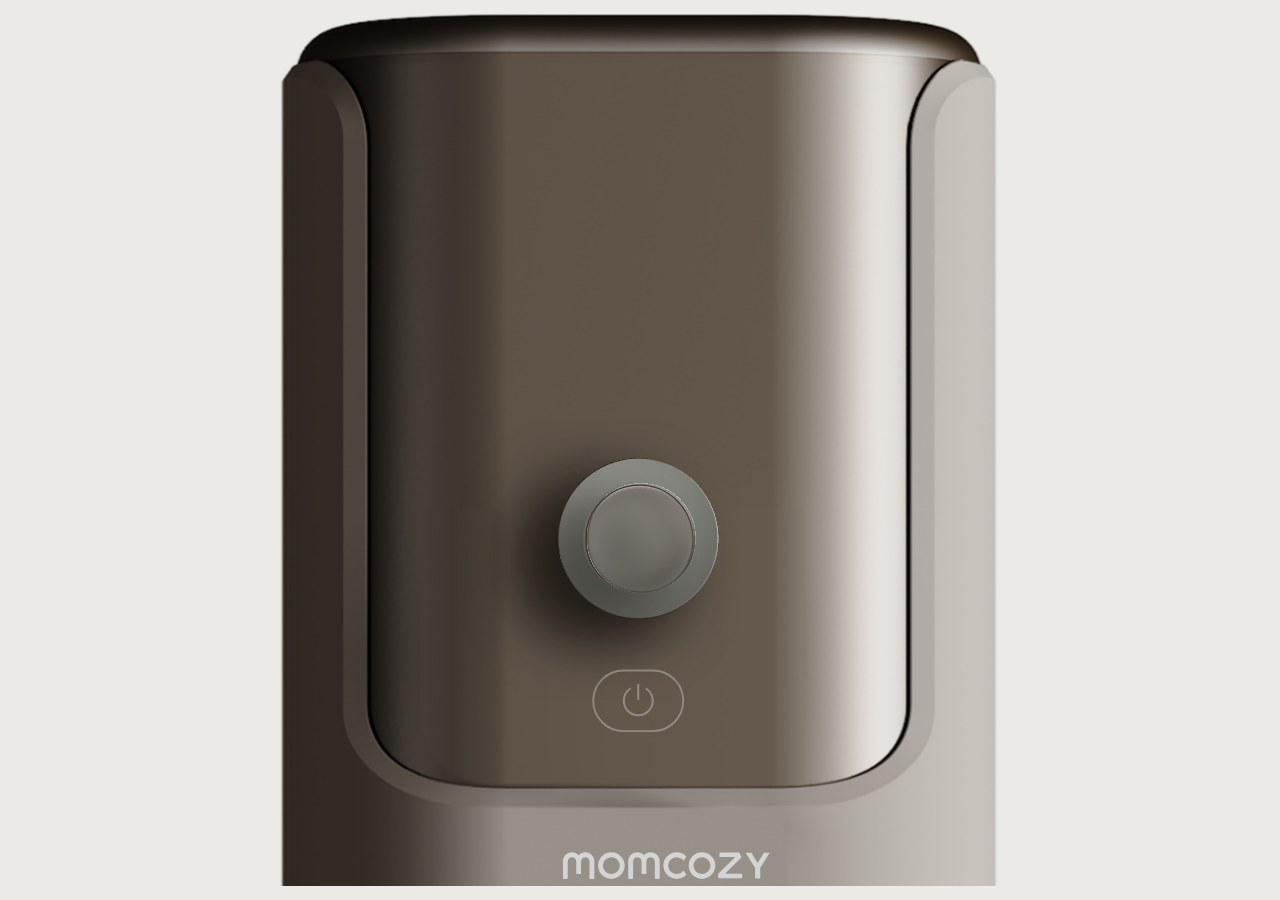
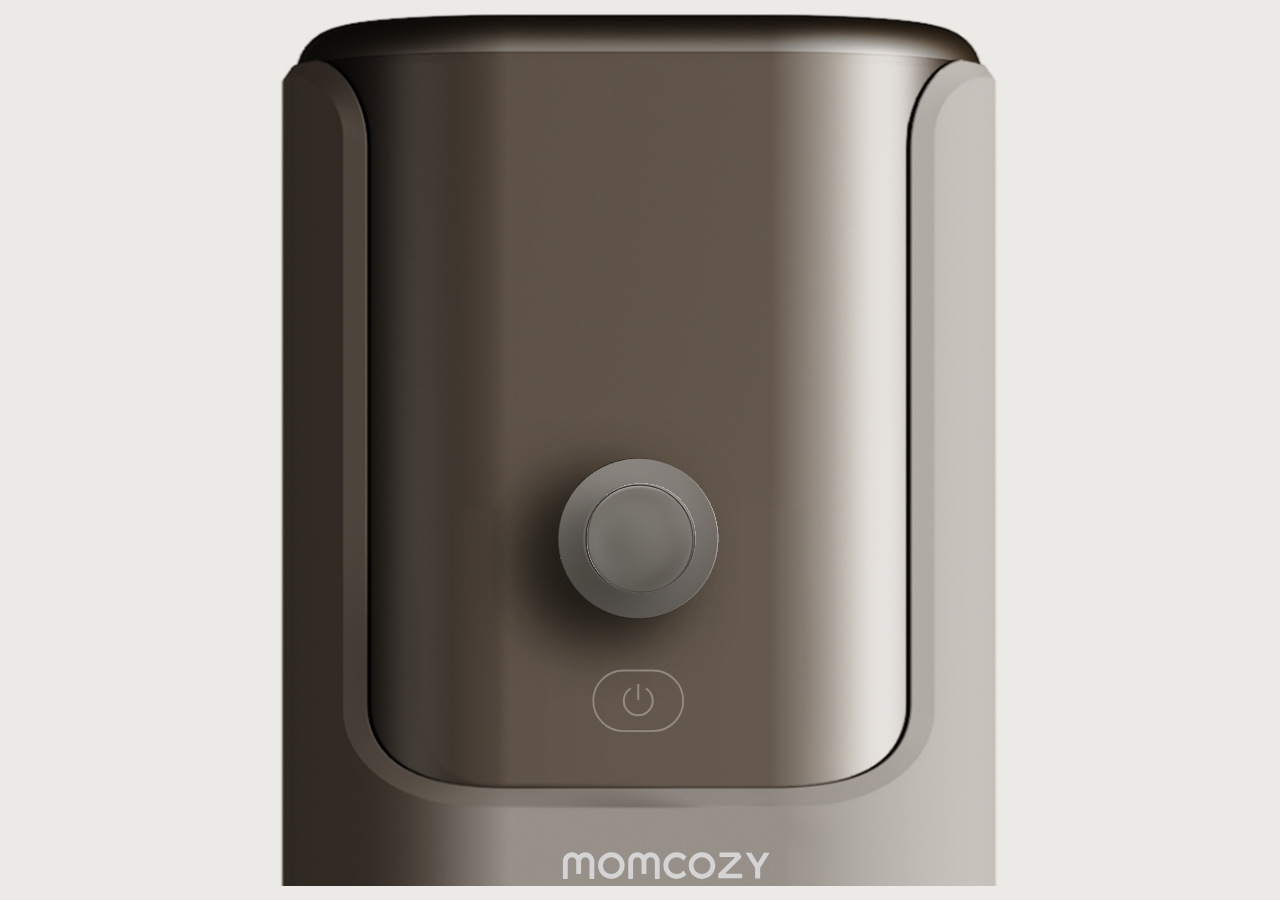
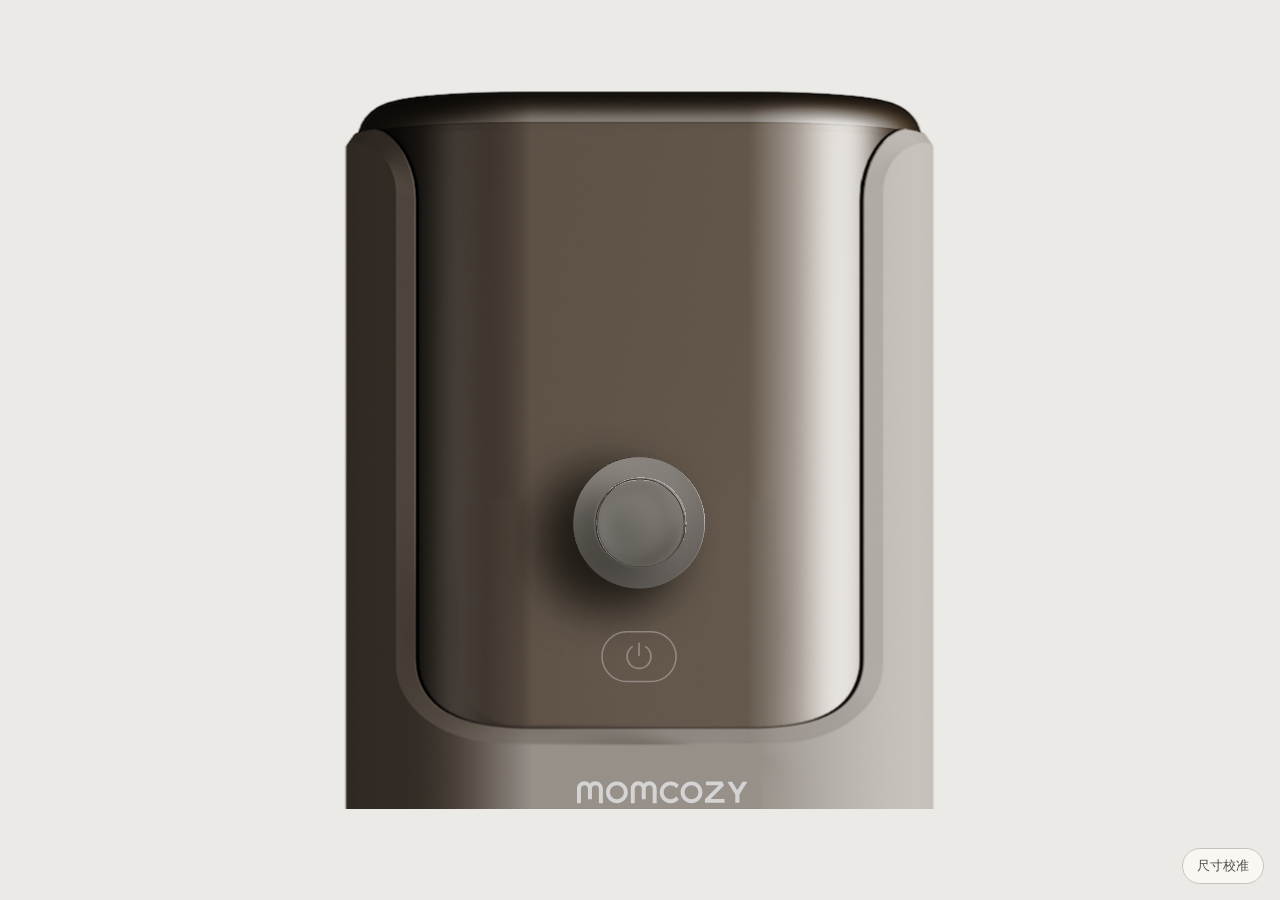
